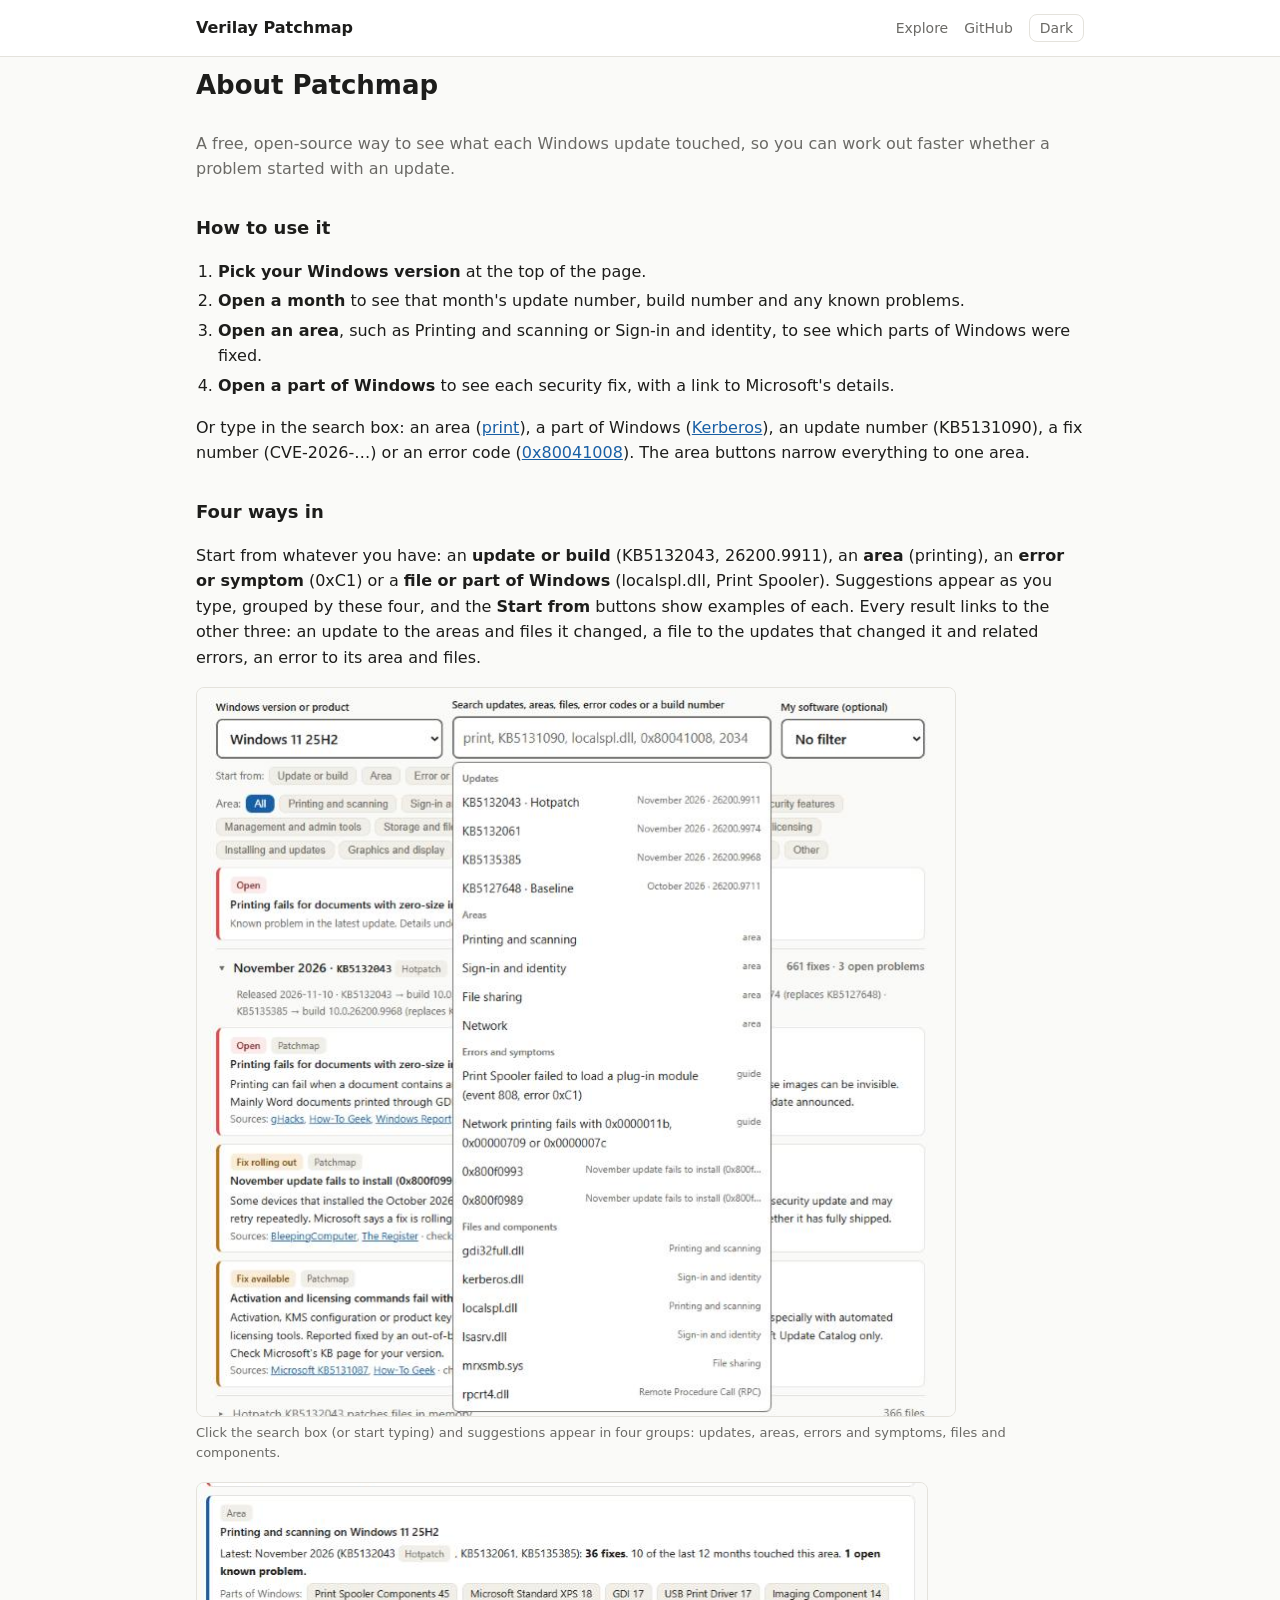
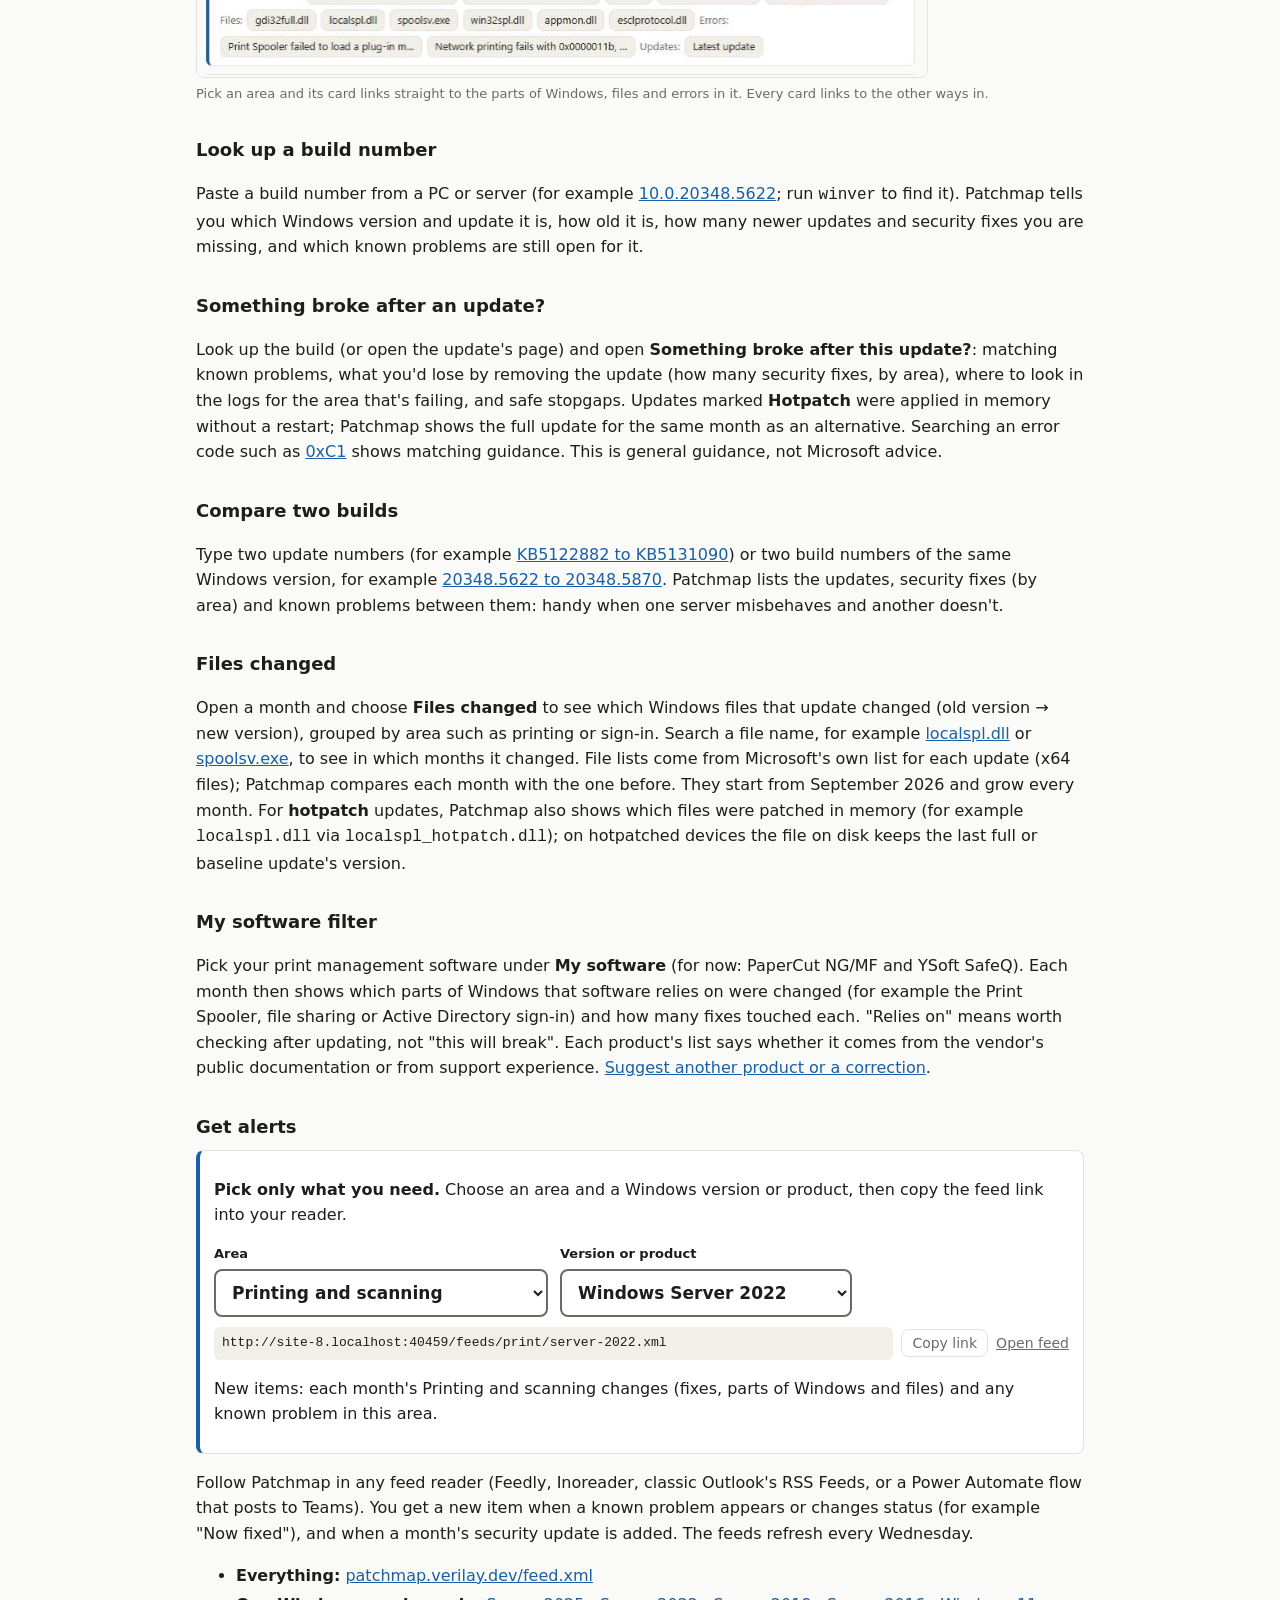
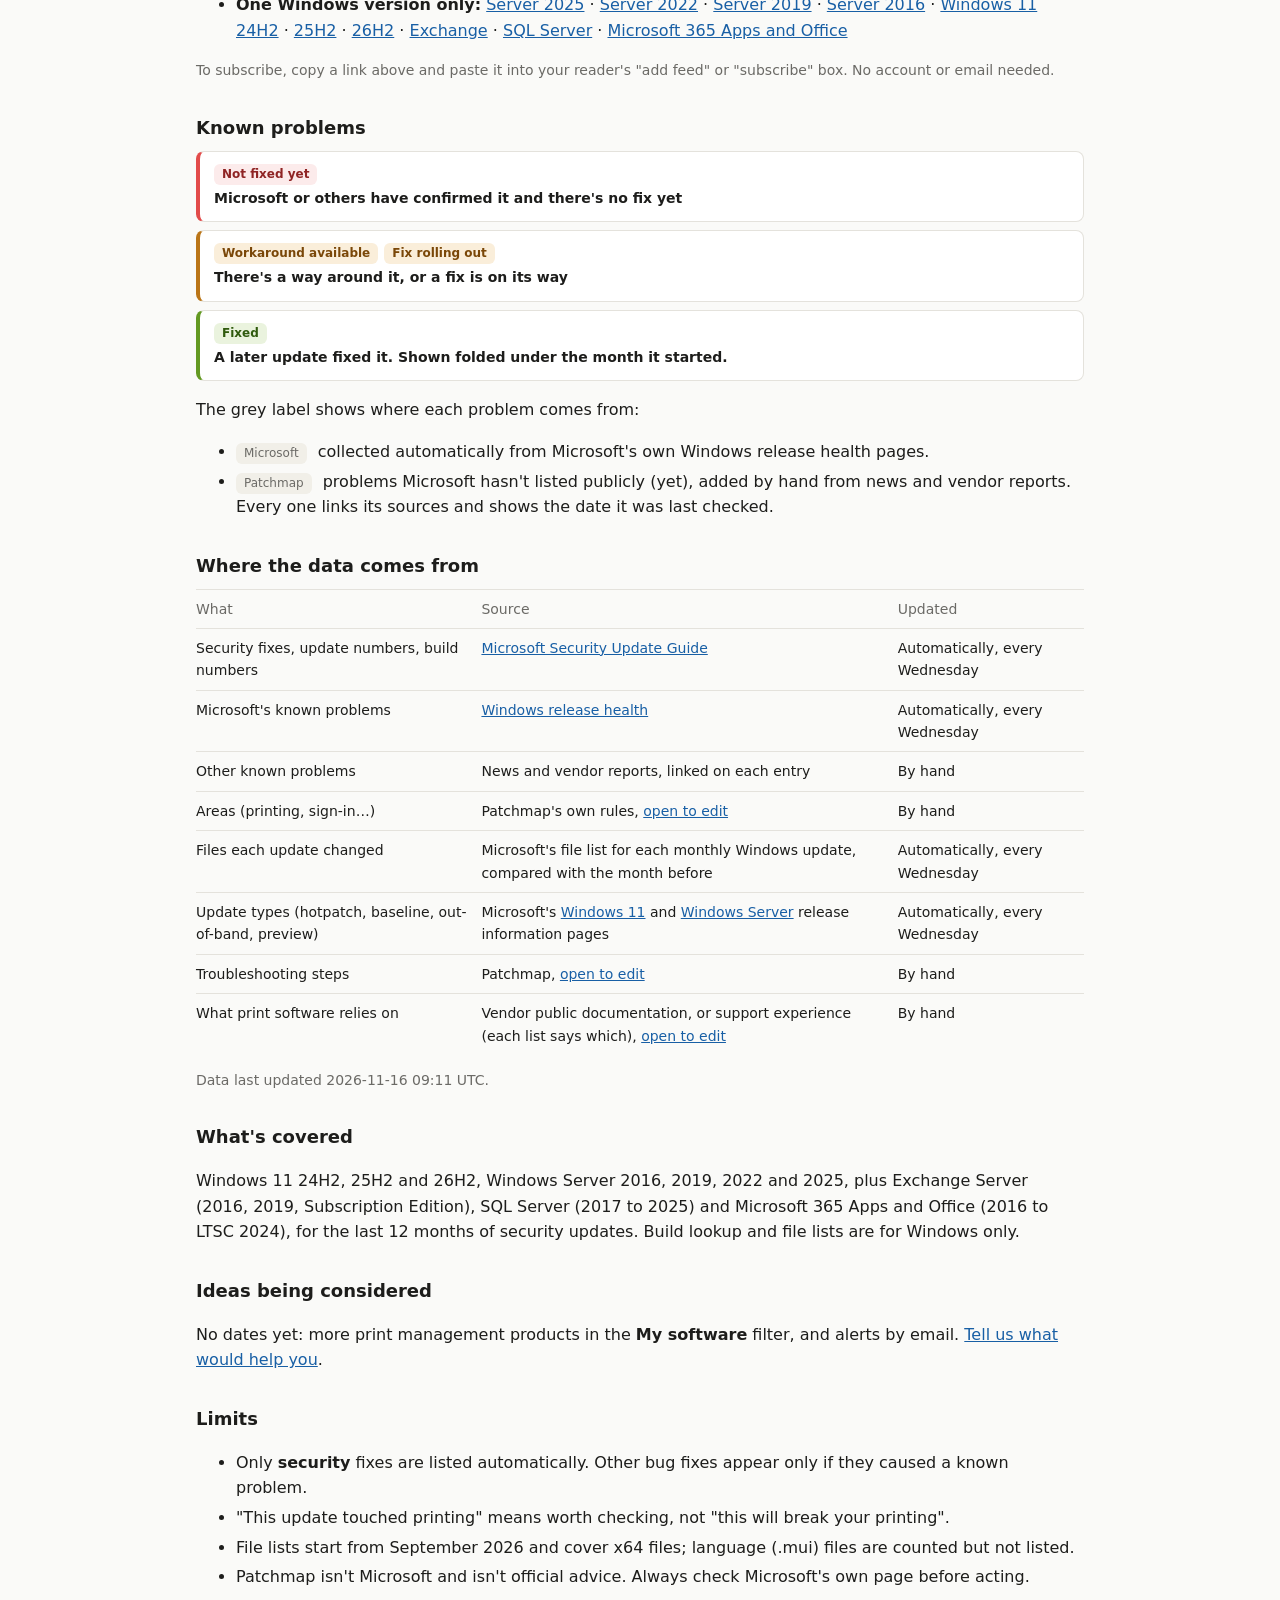
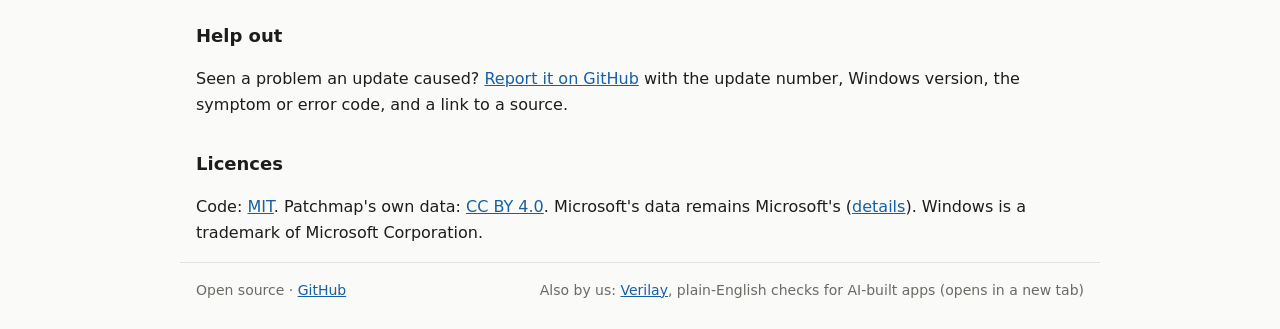
==== about.html @ c8bb640a "Status 'Open' is now 'Not fixed yet'; the latest-update banner opens the month and jumps to the prob" ====
<!doctype html>
<html lang="en">
<head>
<meta charset="utf-8">
<meta name="viewport" content="width=device-width, initial-scale=1">
<title>About · Verilay Patchmap</title>
<meta name="description" content="What Verilay Patchmap is, how to use it, where its data comes from, and its limits.">
<link rel="stylesheet" href="style.css">
<script>try { if (localStorage.getItem("pm-theme") === "dark") document.documentElement.dataset.theme = "dark"; } catch (e) {}</script>
</head>
<body>
<header class="top">
  <div class="wrap bar">
    <a class="brand" href="./">Verilay Patchmap</a>
    <nav><a href="./">Explore</a><a href="https://github.com/ekbm/patchmap">GitHub</a><button class="theme" id="theme" type="button">Dark</button></nav>
  </div>
</header>

<main class="wrap page">
  <h1>About Patchmap</h1>
  <p class="lead">A free, open-source way to see what each Windows update touched, so you can work out faster whether a problem started with an update.</p>

  <h2>How to use it</h2>
  <ol class="steps">
    <li><b>Pick your Windows version</b> at the top of the page.</li>
    <li><b>Open a month</b> to see that month's update number, build number and any known problems.</li>
    <li><b>Open an area</b>, such as Printing and scanning or Sign-in and identity, to see which parts of Windows were fixed.</li>
    <li><b>Open a part of Windows</b> to see each security fix, with a link to Microsoft's details.</li>
  </ol>
  <p>Or type in the search box: an area (<a href="./#v=server-2022&amp;q=print">print</a>), a part of Windows (<a href="./#v=server-2022&amp;q=kerberos">Kerberos</a>), an update number (KB5131090), a fix number (CVE-2026-…) or an error code (<a href="./#v=server-2022&amp;q=0x80041008">0x80041008</a>). The area buttons narrow everything to one area.</p>
  <h2>Four ways in</h2>
  <p>Start from whatever you have: an <b>update or build</b> (KB5132043, 26200.9911), an <b>area</b> (printing), an <b>error or symptom</b> (0xC1) or a <b>file or part of Windows</b> (localspl.dll, Print Spooler). Suggestions appear as you type, grouped by these four, and the <b>Start from</b> buttons show examples of each. Every result links to the other three: an update to the areas and files it changed, a file to the updates that changed it and related errors, an error to its area and files.</p>
  <figure class="shot">
    <img src="images/four-ways-suggestions.png" width="760" height="730" loading="lazy" alt="Patchmap search box with the suggestion list open, grouped into Updates, Areas, Errors and symptoms, and Files and components">
    <figcaption>Click the search box (or start typing) and suggestions appear in four groups: updates, areas, errors and symptoms, files and components.</figcaption>
  </figure>
  <figure class="shot">
    <img src="images/four-ways-area-card.png" width="732" height="194" loading="lazy" alt="Area card for Printing and scanning with links to parts of Windows, files, errors and the latest update">
    <figcaption>Pick an area and its card links straight to the parts of Windows, files and errors in it. Every card links to the other ways in.</figcaption>
  </figure>

  <h2>Look up a build number</h2>
  <p>Paste a build number from a PC or server (for example <a href="./#v=server-2022&amp;q=20348.5622">10.0.20348.5622</a>; run <code>winver</code> to find it). Patchmap tells you which Windows version and update it is, how old it is, how many newer updates and security fixes you are missing, and which known problems are still open for it.</p>
  <h2>Something broke after an update?</h2>
  <p>Look up the build (or open the update's page) and open <b>Something broke after this update?</b>: matching known problems, what you'd lose by removing the update (how many security fixes, by area), where to look in the logs for the area that's failing, and safe stopgaps. Updates marked <b>Hotpatch</b> were applied in memory without a restart; Patchmap shows the full update for the same month as an alternative. Searching an error code such as <a href="./#v=win11-25h2&amp;q=0xc1">0xC1</a> shows matching guidance. This is general guidance, not Microsoft advice.</p>

  <h2>Compare two builds</h2>
  <p>Type two update numbers (for example <a href="./#v=server-2022&amp;q=KB5122882%20to%20KB5131090">KB5122882 to KB5131090</a>) or two build numbers of the same Windows version, for example <a href="./#v=server-2022&amp;q=20348.5622%20to%2020348.5870">20348.5622 to 20348.5870</a>. Patchmap lists the updates, security fixes (by area) and known problems between them: handy when one server misbehaves and another doesn't.</p>

  <h2>Files changed</h2>
  <p>Open a month and choose <b>Files changed</b> to see which Windows files that update changed (old version → new version), grouped by area such as printing or sign-in. Search a file name, for example <a href="./#v=server-2022&amp;q=localspl.dll">localspl.dll</a> or <a href="./#v=server-2022&amp;q=spoolsv.exe">spoolsv.exe</a>, to see in which months it changed. File lists come from Microsoft's own list for each update (x64 files); Patchmap compares each month with the one before. They start from September 2026 and grow every month. For <b>hotpatch</b> updates, Patchmap also shows which files were patched in memory (for example <code>localspl.dll</code> via <code>localspl_hotpatch.dll</code>); on hotpatched devices the file on disk keeps the last full or baseline update's version.</p>

  <h2>My software filter</h2>
  <p>Pick your print management software under <b>My software</b> (for now: PaperCut NG/MF and YSoft SafeQ). Each month then shows which parts of Windows that software relies on were changed (for example the Print Spooler, file sharing or Active Directory sign-in) and how many fixes touched each. "Relies on" means worth checking after updating, not "this will break". Each product's list says whether it comes from the vendor's public documentation or from support experience. <a href="https://github.com/ekbm/patchmap/tree/main/data/software">Suggest another product or a correction</a>.</p>

  <h2 id="alerts">Get alerts</h2>
  <div class="picker">
    <p><b>Pick only what you need.</b> Choose an area and a Windows version or product, then copy the feed link into your reader.</p>
    <div class="controls">
      <div class="field"><label for="pa">Area</label><select id="pa"></select></div>
      <div class="field"><label for="pv">Version or product</label><select id="pv"></select></div>
    </div>
    <div class="feedlink"><code id="pu">Loading…</code>
      <button type="button" class="theme" id="pc">Copy link</button>
      <a id="po" href="#" class="muted">Open feed</a></div>
    <p class="is" id="pn"></p>
  </div>
  <p>Follow Patchmap in any feed reader (Feedly, Inoreader, classic Outlook's RSS Feeds, or a Power Automate flow that posts to Teams). You get a new item when a known problem appears or changes status (for example "Now fixed"), and when a month's security update is added. The feeds refresh every Wednesday.</p>
  <ul>
    <li><b>Everything:</b> <a href="feed.xml">patchmap.verilay.dev/feed.xml</a></li>
    <li><b>One Windows version only:</b>
      <a href="feeds/server-2025.xml">Server 2025</a> ·
      <a href="feeds/server-2022.xml">Server 2022</a> ·
      <a href="feeds/server-2019.xml">Server 2019</a> ·
      <a href="feeds/server-2016.xml">Server 2016</a> ·
      <a href="feeds/win11-24h2.xml">Windows 11 24H2</a> ·
      <a href="feeds/win11-25h2.xml">25H2</a> ·
      <a href="feeds/win11-26h2.xml">26H2</a> ·
      <a href="feeds/exchange.xml">Exchange</a> ·
      <a href="feeds/sql-server.xml">SQL Server</a> ·
      <a href="feeds/m365-apps.xml">Microsoft 365 Apps and Office</a></li>
  </ul>
  <p class="muted">To subscribe, copy a link above and paste it into your reader's "add feed" or "subscribe" box. No account or email needed.</p>

  <h2>Known problems</h2>
  <div class="legend">
    <div class="issue open"><span class="pill open">Not fixed yet</span><span class="it">Microsoft or others have confirmed it and there's no fix yet</span></div>
    <div class="issue mitigated"><span class="pill mitigated">Workaround available</span><span class="pill fix-rolling-out">Fix rolling out</span><span class="it">There's a way around it, or a fix is on its way</span></div>
    <div class="issue fixed"><span class="pill fixed">Fixed</span><span class="it">A later update fixed it. Shown folded under the month it started.</span></div>
  </div>
  <p>The grey label shows where each problem comes from:</p>
  <ul>
    <li><span class="pill src">Microsoft</span> collected automatically from Microsoft's own Windows release health pages.</li>
    <li><span class="pill src">Patchmap</span> problems Microsoft hasn't listed publicly (yet), added by hand from news and vendor reports. Every one links its sources and shows the date it was last checked.</li>
  </ul>

  <h2>Where the data comes from</h2>
  <table class="src-table">
    <tr><th>What</th><th>Source</th><th>Updated</th></tr>
    <tr><td>Security fixes, update numbers, build numbers</td><td><a href="https://msrc.microsoft.com/update-guide">Microsoft Security Update Guide</a></td><td>Automatically, every Wednesday</td></tr>
    <tr><td>Microsoft's known problems</td><td><a href="https://learn.microsoft.com/windows/release-health/">Windows release health</a></td><td>Automatically, every Wednesday</td></tr>
    <tr><td>Other known problems</td><td>News and vendor reports, linked on each entry</td><td>By hand</td></tr>
    <tr><td>Areas (printing, sign-in…)</td><td>Patchmap's own rules, <a href="https://github.com/ekbm/patchmap/blob/main/data/area_tags.json">open to edit</a></td><td>By hand</td></tr>
    <tr><td>Files each update changed</td><td>Microsoft's file list for each monthly Windows update, compared with the month before</td><td>Automatically, every Wednesday</td></tr>
    <tr><td>Update types (hotpatch, baseline, out-of-band, preview)</td><td>Microsoft's <a href="https://learn.microsoft.com/windows/release-health/windows11-release-information">Windows 11</a> and <a href="https://learn.microsoft.com/windows/release-health/windows-server-release-info">Windows Server</a> release information pages</td><td>Automatically, every Wednesday</td></tr>
    <tr><td>Troubleshooting steps</td><td>Patchmap, <a href="https://github.com/ekbm/patchmap/blob/main/data/troubleshooting.json">open to edit</a></td><td>By hand</td></tr>
    <tr><td>What print software relies on</td><td>Vendor public documentation, or support experience (each list says which), <a href="https://github.com/ekbm/patchmap/tree/main/data/software">open to edit</a></td><td>By hand</td></tr>
  </table>
  <p class="muted" id="gen"></p>

  <h2>What's covered</h2>
  <p>Windows 11 24H2, 25H2 and 26H2, Windows Server 2016, 2019, 2022 and 2025, plus Exchange Server (2016, 2019, Subscription Edition), SQL Server (2017 to 2025) and Microsoft 365 Apps and Office (2016 to LTSC 2024), for the last 12 months of security updates. Build lookup and file lists are for Windows only.</p>

  <h2>Ideas being considered</h2>
  <p>No dates yet: more print management products in the <b>My software</b> filter, and alerts by email. <a href="https://github.com/ekbm/patchmap/issues/new">Tell us what would help you</a>.</p>

  <h2>Limits</h2>
  <ul>
    <li>Only <b>security</b> fixes are listed automatically. Other bug fixes appear only if they caused a known problem.</li>
    <li>"This update touched printing" means worth checking, not "this will break your printing".</li>
    <li>File lists start from September 2026 and cover x64 files; language (.mui) files are counted but not listed.</li>
    <li>Patchmap isn't Microsoft and isn't official advice. Always check Microsoft's own page before acting.</li>
  </ul>

  <h2>Help out</h2>
  <p>Seen a problem an update caused? <a href="https://github.com/ekbm/patchmap/issues/new">Report it on GitHub</a> with the update number, Windows version, the symptom or error code, and a link to a source.</p>

  <h2>Licences</h2>
  <p>Code: <a href="https://github.com/ekbm/patchmap/blob/main/LICENSE">MIT</a>. Patchmap's own data: <a href="https://creativecommons.org/licenses/by/4.0/">CC BY 4.0</a>. Microsoft's data remains Microsoft's (<a href="https://github.com/ekbm/patchmap/blob/main/LICENSE-DATA.md">details</a>). Windows is a trademark of Microsoft Corporation.</p>
</main>

<footer class="wrap foot">
  <span>Open source · <a href="https://github.com/ekbm/patchmap">GitHub</a></span>
  <span>Also by us: <a href="https://verilay.dev" target="_blank" rel="noopener">Verilay</a>, plain-English checks for AI-built apps (opens in a new tab)</span>
</footer>
<script>
(function () {
  const btn = document.getElementById("theme"), root = document.documentElement;
  const show = () => { btn.textContent = root.dataset.theme === "dark" ? "Light" : "Dark"; };
  btn.onclick = () => {
    const dark = root.dataset.theme !== "dark";
    if (dark) root.dataset.theme = "dark"; else delete root.dataset.theme;
    try { localStorage.setItem("pm-theme", dark ? "dark" : "light"); } catch (e) {}
    show();
  };
  show();
})();
// Feed picker: area + version -> feeds/<area>/<version>.xml (only combinations that exist)
Promise.all([fetch("data/feeds_index.json").then((r) => r.json()), fetch("data/index.json").then((r) => r.json())]).then(([fi, idx]) => {
  const pa = document.getElementById("pa"), pv = document.getElementById("pv"), pu = document.getElementById("pu");
  const po = document.getElementById("po"), pc = document.getElementById("pc"), pn = document.getElementById("pn");
  const esc = (s) => String(s).replace(/[&<>"]/g, (c) => ({ "&": "&amp;", "<": "&lt;", ">": "&gt;", '"': "&quot;" }[c]));
  const areas = Object.keys(fi.areas).sort((a, b) => (b === "print") - (a === "print"));
  pa.innerHTML = areas.map((a) => `<option value="${esc(a)}">${esc(fi.areas[a])}</option>`).join("");
  const fillVers = () => {
    const keep = pv.value;
    const vers = fi.available[pa.value] || [];
    pv.innerHTML = vers.map((v) => `<option value="${esc(v)}">${v === "all" ? "All versions and products" : esc(idx.labels[v] || v)}</option>`).join("");
    if (vers.includes(keep)) pv.value = keep;
    else if (vers.includes("server-2022")) pv.value = "server-2022";
    show();
  };
  const show = () => {
    const url = `${location.origin}/feeds/${pa.value}/${pv.value}.xml`;
    pu.textContent = url; po.href = url;
    pn.textContent = `New items: each month's ${fi.areas[pa.value]} changes (fixes, parts of Windows and files) and any known problem in this area${pv.value === "all" ? ", for every version." : "."}`;
  };
  pa.onchange = fillVers; pv.onchange = show;
  pc.onclick = () => { navigator.clipboard.writeText(pu.textContent).then(() => { pc.textContent = "Copied"; setTimeout(() => (pc.textContent = "Copy link"), 1500); }).catch(() => {}); };
  fillVers();
}).catch(() => { document.getElementById("pu").textContent = "Couldn't load the feed list."; });
fetch("data/index.json").then((r) => r.json()).then((d) => { document.getElementById("gen").textContent = "Data last updated " + d.generated + "."; }).catch(() => {});
</script>
</body>
</html>
---- style.css ----
:root {
  --bg: #fafaf8; --card: #ffffff; --text: #1d1d1b; --muted: #6b6a66; --line: #e4e2dc;
  --accent: #185fa5; --danger-bg: #fcebeb; --danger: #8f2424; --warn-bg: #faeeda; --warn: #7a4708;
  --ok-bg: #eaf3de; --ok: #2f5a0d; --chip: #f1efe8; --mono: ui-monospace, Consolas, monospace;
  --stripe-red: #e24b4a; --stripe-amber: #ba7517; --stripe-green: #639922;
  --field: #6b6a66; --focus: rgba(24, 95, 165, 0.25);
}
/* Light is the default for everyone. Dark only when the visitor picks it with the switch. */
:root[data-theme="dark"] {
  --bg: #161615; --card: #1f1f1d; --text: #ecebe6; --muted: #a3a29c; --line: #34332f;
  --accent: #85b7eb; --danger-bg: #3a1818; --danger: #f7c1c1; --warn-bg: #3a2a10; --warn: #fac775;
  --ok-bg: #1f2f12; --ok: #c0dd97; --chip: #2a2a27;
  --field: #8f8e88; --focus: rgba(133, 183, 235, 0.3);
}
.theme { margin-left: 16px; font: inherit; font-size: 14px; color: var(--muted); background: none; border: 1px solid var(--line); border-radius: 8px; padding: 2px 10px; cursor: pointer; }
* { box-sizing: border-box; }
html { -webkit-text-size-adjust: 100%; text-size-adjust: 100%; }
.brand { white-space: nowrap; }
nav { display: flex; align-items: center; }
@media (max-width: 440px) {
  nav a { margin-left: 12px; font-size: 13px; }
  .theme { margin-left: 12px; font-size: 13px; padding: 2px 8px; }
  .brand { font-size: 15px; }
}
body { margin: 0; background: var(--bg); color: var(--text); font: 16px/1.6 system-ui, -apple-system, "Segoe UI", sans-serif; }
a { color: var(--accent); }
.wrap { max-width: 920px; margin: 0 auto; padding: 0 16px; }
.top { border-bottom: 1px solid var(--line); background: var(--card); }
.bar { display: flex; justify-content: space-between; align-items: center; height: 56px; }
.brand { font-weight: 600; color: var(--text); text-decoration: none; }
nav a { margin-left: 16px; font-size: 14px; color: var(--muted); text-decoration: none; }
.lead { color: var(--muted); margin: 24px 0 16px; }
.controls { display: flex; gap: 12px; flex-wrap: wrap; align-items: flex-end; }
.field { display: flex; flex-direction: column; gap: 4px; }
.field.grow { flex: 1 1 260px; min-width: 0; }
.field label { font-size: 13px; font-weight: 600; color: var(--text); }
select, input { font: inherit; font-size: 17px; padding: 11px 12px; border: 2px solid var(--field); border-radius: 8px; background: var(--card); color: var(--text); width: 100%; }
select { font-weight: 600; cursor: pointer; }
input::placeholder { color: var(--muted); }
select:hover, input:hover { border-color: var(--text); }
select:focus, input:focus { outline: none; border-color: var(--accent); box-shadow: 0 0 0 3px var(--focus); }
.chips { margin: 12px 0 8px; display: flex; flex-wrap: wrap; gap: 6px; }
.chip { font-size: 13px; padding: 3px 10px; border-radius: 8px; background: var(--chip); border: 1px solid var(--line); color: var(--muted); cursor: pointer; }
.chip.on { background: var(--accent); color: var(--card); border-color: var(--accent); }
.issue { background: var(--card); border: 1px solid var(--line); border-left: 4px solid var(--muted); border-radius: 8px; padding: 10px 14px; margin: 10px 0; font-size: 14px; color: var(--text); }
.issue.open { border-left-color: var(--stripe-red); }
.issue.mitigated, .issue.fix-rolling-out, .issue.fix-available { border-left-color: var(--stripe-amber); }
.issue.fixed { border-left-color: var(--stripe-green); }
.issue.build { border-left-color: var(--accent); }
.issue.build > div { margin-top: 4px; }
.sw-box { border: 1px solid var(--line); border-left: 4px solid var(--accent); border-radius: 8px; padding: 8px 14px; margin: 10px 0; background: var(--card); }
.sw-h { font-weight: 600; font-size: 14px; margin-bottom: 2px; }
.sw-box details { border-top: 1px solid var(--line); }
.sw-box details:first-of-type { border-top: 0; }
.sw-box summary { padding: 6px 0; font-size: 14px; }
.sw-box .is { margin: 2px 0 6px 20px; }
.sw-card { border: 0; margin: 8px 0 0; }
.sw-card > summary { font-size: 14px; color: var(--accent); padding: 4px 0; }
.sw-list { margin: 6px 0; padding-left: 20px; font-size: 14px; }
.sw-list li { margin: 4px 0; }
.files { margin: 6px 0; }
.files > summary { font-size: 15px; }
.files-body { margin-left: 18px; }
.files-body .fix { margin-left: 18px; }
.picker { border: 1px solid var(--line); border-left: 4px solid var(--accent); border-radius: 8px; padding: 10px 14px; background: var(--card); margin: 8px 0 14px; }
.feedlink { display: flex; flex-wrap: wrap; gap: 8px; align-items: center; margin: 10px 0 2px; }
.feedlink code { font-family: var(--mono); font-size: 13px; background: var(--chip); padding: 6px 8px; border-radius: 6px; overflow-wrap: anywhere; flex: 1 1 260px; }
.feedlink .theme { margin-left: 0; }
.tshoot { margin-top: 8px; border-top: 1px solid var(--line); }
.tshoot > summary { font-weight: 600; color: var(--accent); }
.tshoot details { margin-left: 8px; }
.fh-month { margin-top: 6px; }
.fh-month > div { margin-left: 8px; }
.files.hp > summary { color: var(--muted); }
.search-wrap { position: relative; }
.sugg { position: absolute; left: 0; right: 0; top: calc(100% + 4px); z-index: 20; background: var(--card); border: 1px solid var(--field); border-radius: 8px; max-height: 60vh; overflow-y: auto; padding: 4px 0; }
.sugg .sg-h { font-size: 12px; font-weight: 600; color: var(--muted); padding: 6px 12px 2px; }
.sugg .sg-i { display: flex; justify-content: space-between; gap: 10px; padding: 6px 12px; cursor: pointer; font-size: 15px; }
.sugg .sg-i small { color: var(--muted); font-size: 12px; white-space: nowrap; }
.sugg .sg-i.active, .sugg .sg-i:hover { background: var(--chip); }
.startfrom { margin: 10px 0 0; font-size: 13px; color: var(--muted); display: flex; flex-wrap: wrap; gap: 6px; align-items: center; }
.startfrom .chip.on { background: var(--accent); color: var(--card); border-color: var(--accent); }
.jumps { margin-top: 8px; font-size: 14px; display: flex; flex-wrap: wrap; gap: 6px; align-items: center; }
.jumps .jl { font-size: 13px; padding: 2px 9px; border-radius: 8px; background: var(--chip); border: 1px solid var(--line); color: var(--text); text-decoration: none; }
.jumps .jh { color: var(--muted); font-size: 13px; }
.shot { margin: 14px 0 18px; }
.shot img { max-width: 100%; height: auto; border: 1px solid var(--line); border-radius: 8px; display: block; }
.shot figcaption { font-size: 13px; color: var(--muted); margin-top: 6px; }
a.issue.banner { display: block; text-decoration: none; cursor: pointer; }
a.issue.banner:hover { border-color: var(--stripe-red); }
.issue.flash { box-shadow: 0 0 0 3px var(--focus); transition: box-shadow .3s; }
.ok-line { color: var(--ok); font-weight: 600; }
.issue .it { font-weight: 600; display: block; margin: 2px 0; }
.issue .is { color: var(--muted); font-size: 13px; }
.pill { display: inline-block; font-size: 12px; font-weight: 600; padding: 1px 8px; border-radius: 6px; margin-right: 6px; }
.pill.open { background: var(--danger-bg); color: var(--danger); }
.pill.mitigated, .pill.fix-rolling-out, .pill.fix-available { background: var(--warn-bg); color: var(--warn); }
.pill.fixed { background: var(--ok-bg); color: var(--ok); }
.pill.src { background: var(--chip); color: var(--muted); font-weight: 400; }
.fixed-list { margin: 6px 0 10px; }
.fixed-list summary { font-size: 14px; color: var(--muted); }
.fixed-list .issue { margin-left: 18px; }
details { border-top: 1px solid var(--line); }
details details { margin-left: 18px; }
summary { cursor: pointer; padding: 10px 0; display: flex; justify-content: space-between; gap: 12px; list-style: none; }
summary::-webkit-details-marker { display: none; }
summary > .l::before { content: "▸"; color: var(--muted); margin-right: 8px; }
details[open] > summary > .l::before { content: "▾"; }
summary .l { flex: 1; min-width: 0; }
summary .r { color: var(--muted); font-size: 14px; white-space: nowrap; }
.month > summary { font-weight: 600; }
.kb { font-family: var(--mono); font-size: 14px; }
.fix { margin-left: 36px; padding: 6px 0; border-top: 1px dashed var(--line); font-size: 14px; display: flex; gap: 10px; flex-wrap: wrap; }
.fix .cve { font-family: var(--mono); font-size: 13px; }
.sev { font-size: 12px; padding: 1px 8px; border-radius: 6px; background: var(--chip); }
.sev.Critical { background: var(--danger-bg); color: var(--danger); }
.sev.Important { background: var(--warn-bg); color: var(--warn); }
.muted { color: var(--muted); font-size: 14px; }
.meta { color: var(--muted); font-size: 13px; margin: 0 0 6px 26px; }
.note { margin: 32px 0 16px; }
.about h2 { font-size: 18px; }
.foot { display: flex; justify-content: space-between; flex-wrap: wrap; gap: 8px; padding-top: 16px; padding-bottom: 32px; border-top: 1px solid var(--line); font-size: 14px; color: var(--muted); }
.sr { position: absolute; width: 1px; height: 1px; overflow: hidden; clip: rect(0 0 0 0); }
.page h1 { font-size: 26px; margin: 8px 0 4px; }
.crumbs { margin: 20px 0 0; }
.tablewrap { overflow-x: auto; }
.browse { margin: 24px 0 0; font-size: 14px; color: var(--muted); }
.browse a { margin-right: 10px; white-space: nowrap; }
.page h2 { font-size: 18px; margin: 32px 0 8px; }
.page li { margin: 4px 0; }
.steps { padding-left: 22px; }
.legend .issue { margin: 8px 0; }
.src-table { width: 100%; border-collapse: collapse; font-size: 14px; }
.src-table th, .src-table td { text-align: left; padding: 8px 10px 8px 0; border-top: 1px solid var(--line); vertical-align: top; }
.src-table th { color: var(--muted); font-weight: 500; }
.res-h { font-size: 15px; margin: 16px 0 4px; }
@media (max-width: 560px) { summary { flex-wrap: wrap; } summary .l { flex-basis: calc(100% - 32px); overflow-wrap: anywhere; } summary .r { white-space: normal; width: 100%; padding-left: 18px; } .fix { margin-left: 12px; } details details { margin-left: 10px; } }
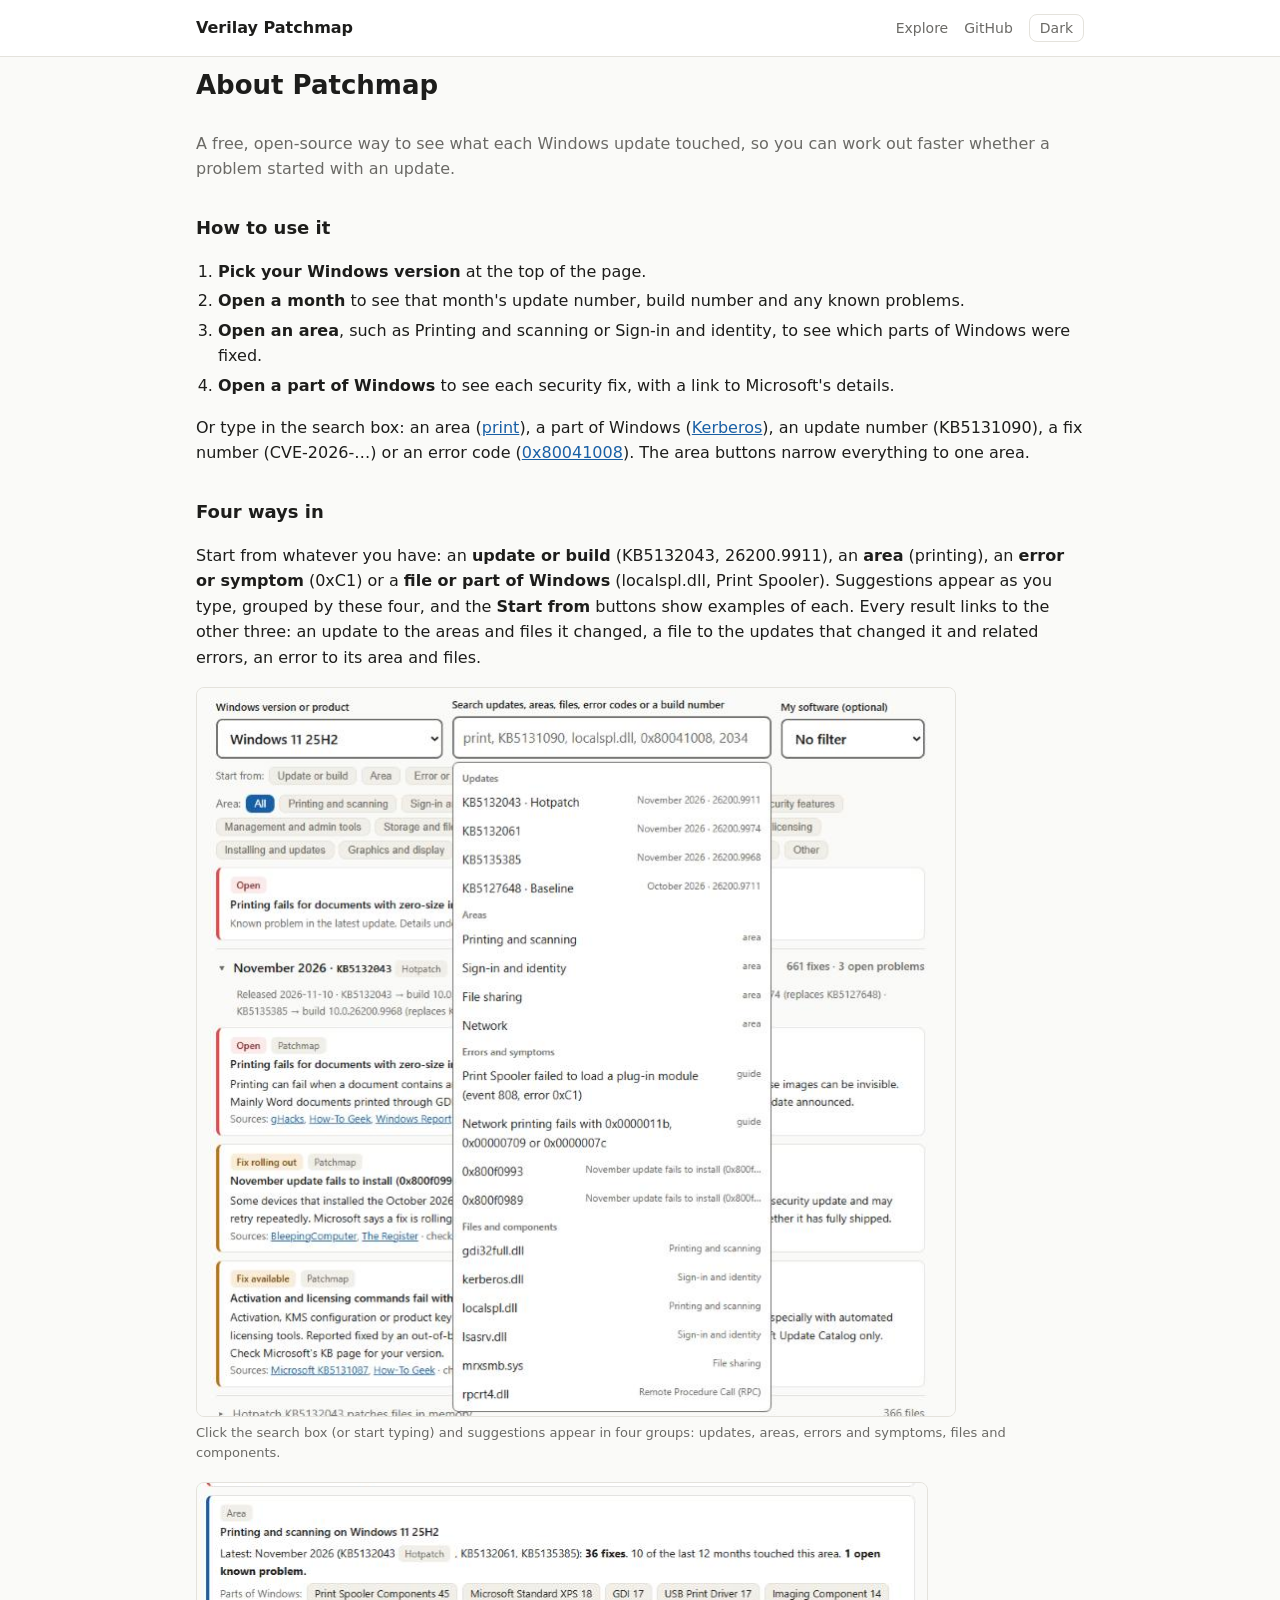
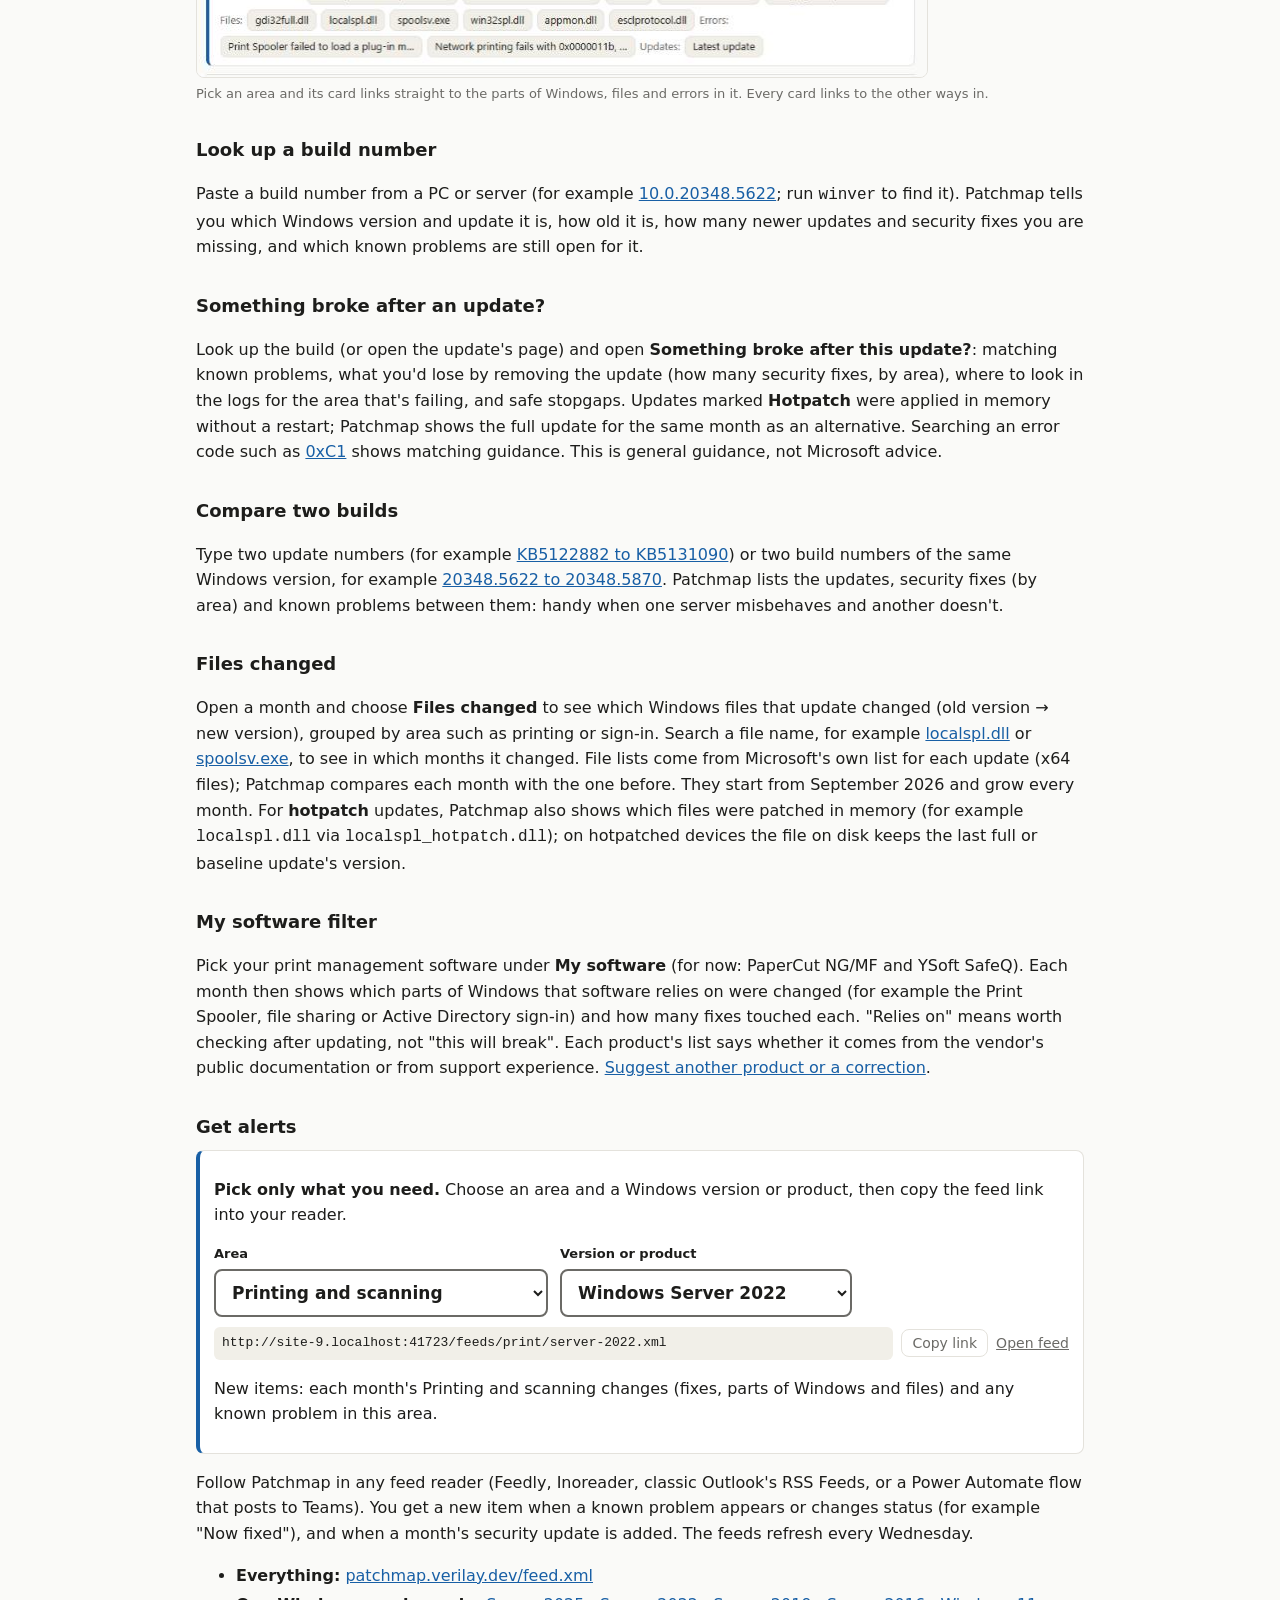
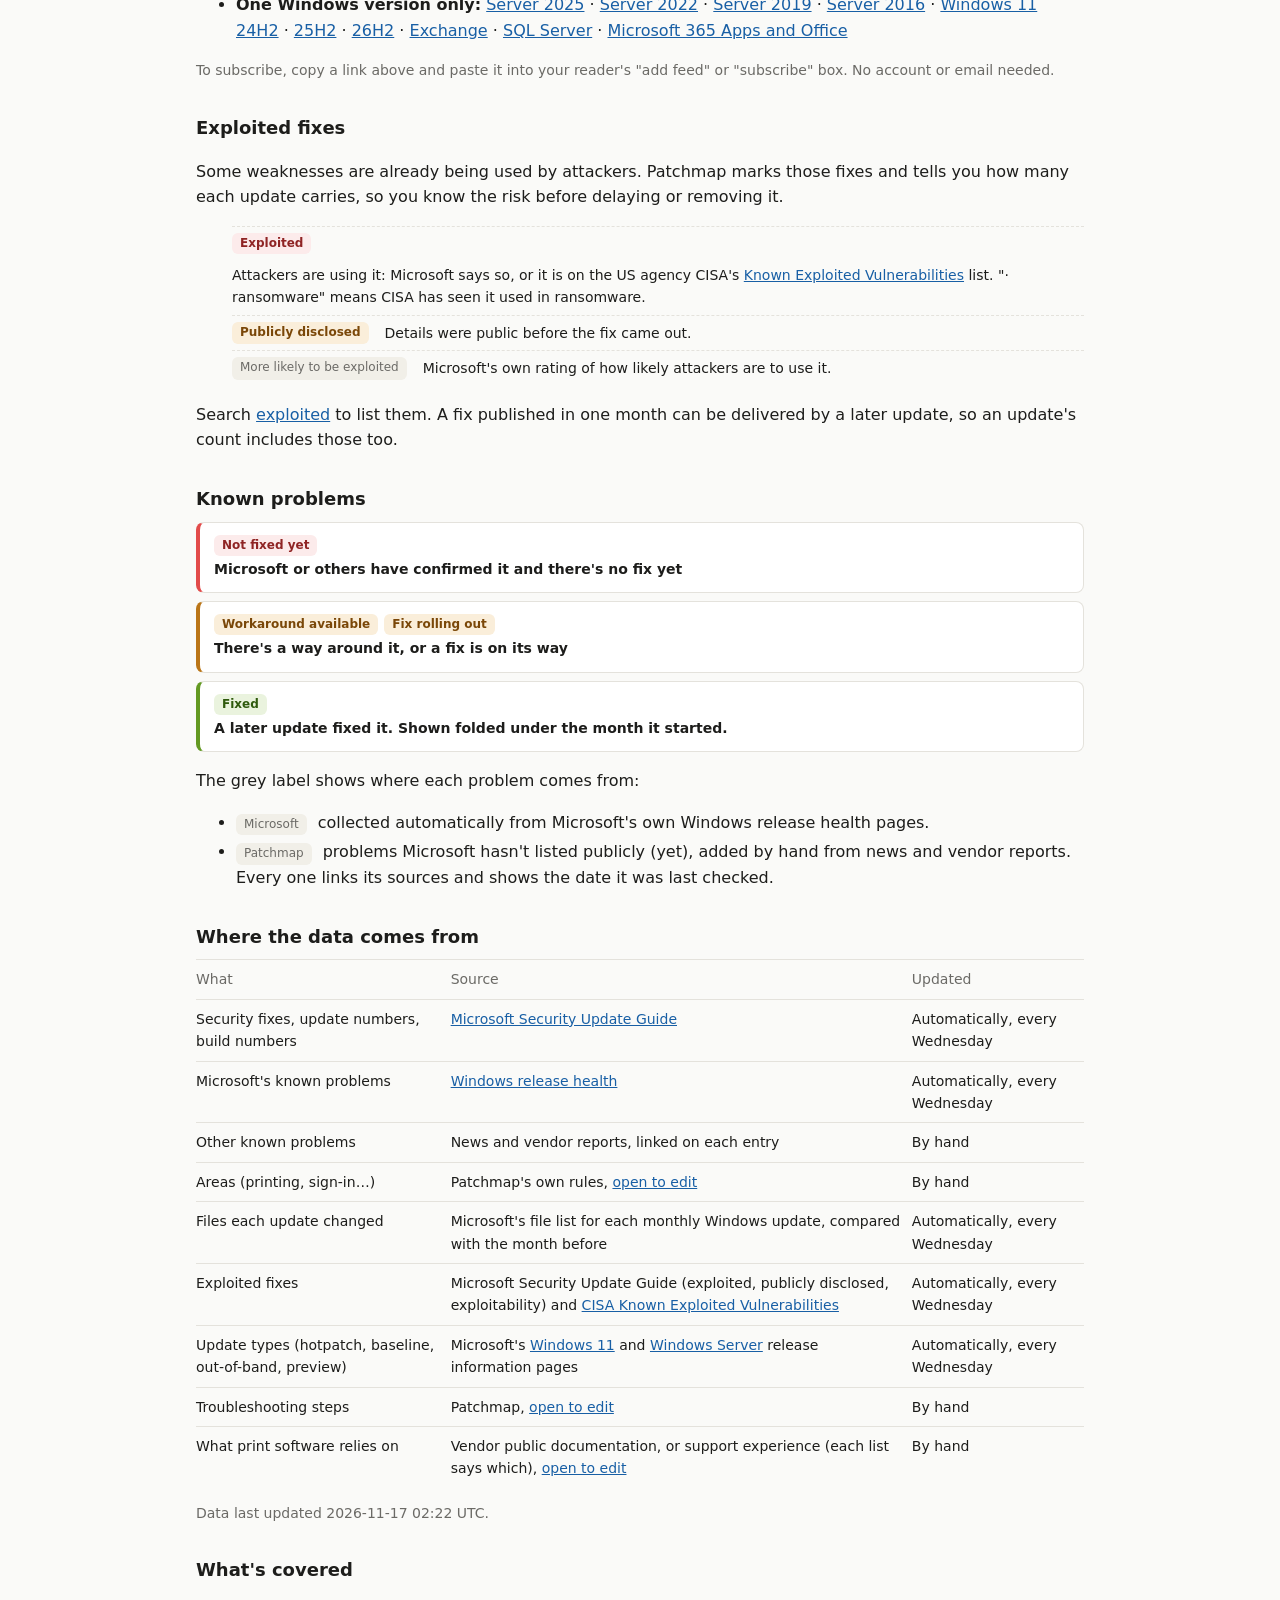
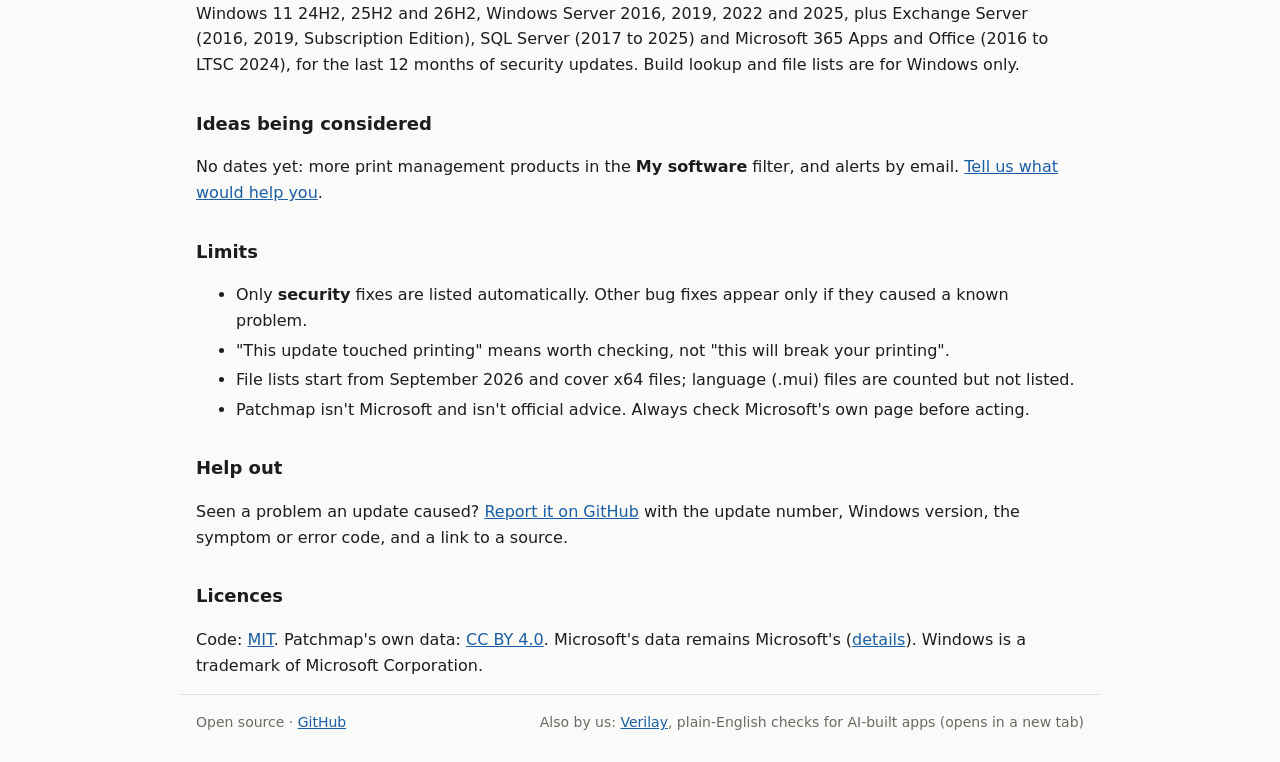
==== commit 7c4d4616: "Exploited flags: Microsoft exploited/disclosed/likely + CISA KEV (incl. ransomware) on fixes, months" ====
--- a/about.html
+++ b/about.html
@@ -82,6 +82,15 @@
   </ul>
   <p class="muted">To subscribe, copy a link above and paste it into your reader's "add feed" or "subscribe" box. No account or email needed.</p>
 
+  <h2>Exploited fixes</h2>
+  <p>Some weaknesses are already being used by attackers. Patchmap marks those fixes and tells you how many each update carries, so you know the risk before delaying or removing it.</p>
+  <div class="legend">
+    <div class="fix"><span class="pill xp">Exploited</span><span>Attackers are using it: Microsoft says so, or it is on the US agency CISA's <a href="https://www.cisa.gov/known-exploited-vulnerabilities-catalog">Known Exploited Vulnerabilities</a> list. "· ransomware" means CISA has seen it used in ransomware.</span></div>
+    <div class="fix"><span class="pill dis">Publicly disclosed</span><span>Details were public before the fix came out.</span></div>
+    <div class="fix"><span class="pill src">More likely to be exploited</span><span>Microsoft's own rating of how likely attackers are to use it.</span></div>
+  </div>
+  <p>Search <a href="./#v=win11-25h2&amp;q=exploited">exploited</a> to list them. A fix published in one month can be delivered by a later update, so an update's count includes those too.</p>
+
   <h2>Known problems</h2>
   <div class="legend">
     <div class="issue open"><span class="pill open">Not fixed yet</span><span class="it">Microsoft or others have confirmed it and there's no fix yet</span></div>
@@ -102,6 +111,7 @@
     <tr><td>Other known problems</td><td>News and vendor reports, linked on each entry</td><td>By hand</td></tr>
     <tr><td>Areas (printing, sign-in…)</td><td>Patchmap's own rules, <a href="https://github.com/ekbm/patchmap/blob/main/data/area_tags.json">open to edit</a></td><td>By hand</td></tr>
     <tr><td>Files each update changed</td><td>Microsoft's file list for each monthly Windows update, compared with the month before</td><td>Automatically, every Wednesday</td></tr>
+    <tr><td>Exploited fixes</td><td>Microsoft Security Update Guide (exploited, publicly disclosed, exploitability) and <a href="https://www.cisa.gov/known-exploited-vulnerabilities-catalog">CISA Known Exploited Vulnerabilities</a></td><td>Automatically, every Wednesday</td></tr>
     <tr><td>Update types (hotpatch, baseline, out-of-band, preview)</td><td>Microsoft's <a href="https://learn.microsoft.com/windows/release-health/windows11-release-information">Windows 11</a> and <a href="https://learn.microsoft.com/windows/release-health/windows-server-release-info">Windows Server</a> release information pages</td><td>Automatically, every Wednesday</td></tr>
     <tr><td>Troubleshooting steps</td><td>Patchmap, <a href="https://github.com/ekbm/patchmap/blob/main/data/troubleshooting.json">open to edit</a></td><td>By hand</td></tr>
     <tr><td>What print software relies on</td><td>Vendor public documentation, or support experience (each list says which), <a href="https://github.com/ekbm/patchmap/tree/main/data/software">open to edit</a></td><td>By hand</td></tr>
--- a/style.css
+++ b/style.css
@@ -89,6 +89,10 @@
 a.issue.banner { display: block; text-decoration: none; cursor: pointer; }
 a.issue.banner:hover { border-color: var(--stripe-red); }
 .issue.flash { box-shadow: 0 0 0 3px var(--focus); transition: box-shadow .3s; }
+.pill.xp { background: var(--danger-bg); color: var(--danger); }
+.pill.dis { background: var(--warn-bg); color: var(--warn); }
+.xp-txt { color: var(--danger); font-weight: 600; }
+.xp-line { margin-top: 6px; padding: 6px 10px; border-radius: 6px; background: var(--danger-bg); color: var(--danger); }
 .ok-line { color: var(--ok); font-weight: 600; }
 .issue .it { font-weight: 600; display: block; margin: 2px 0; }
 .issue .is { color: var(--muted); font-size: 13px; }
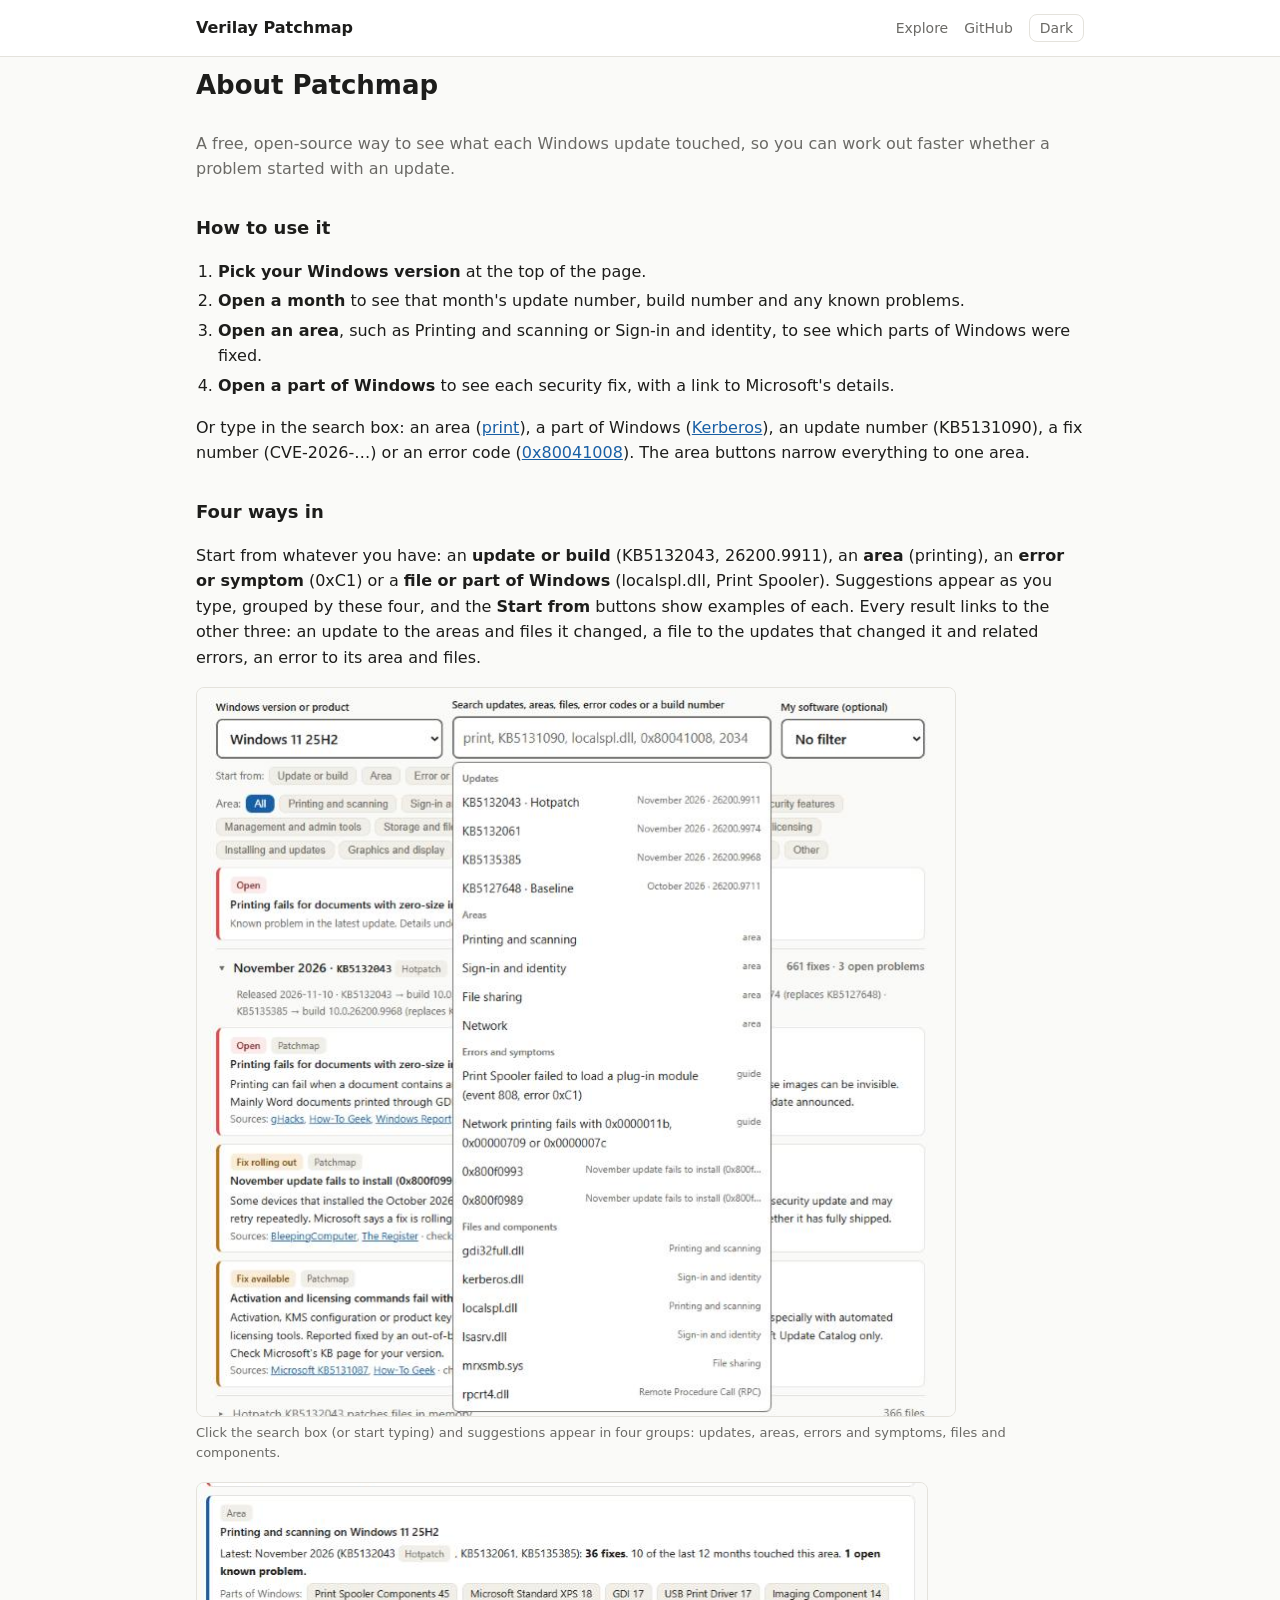
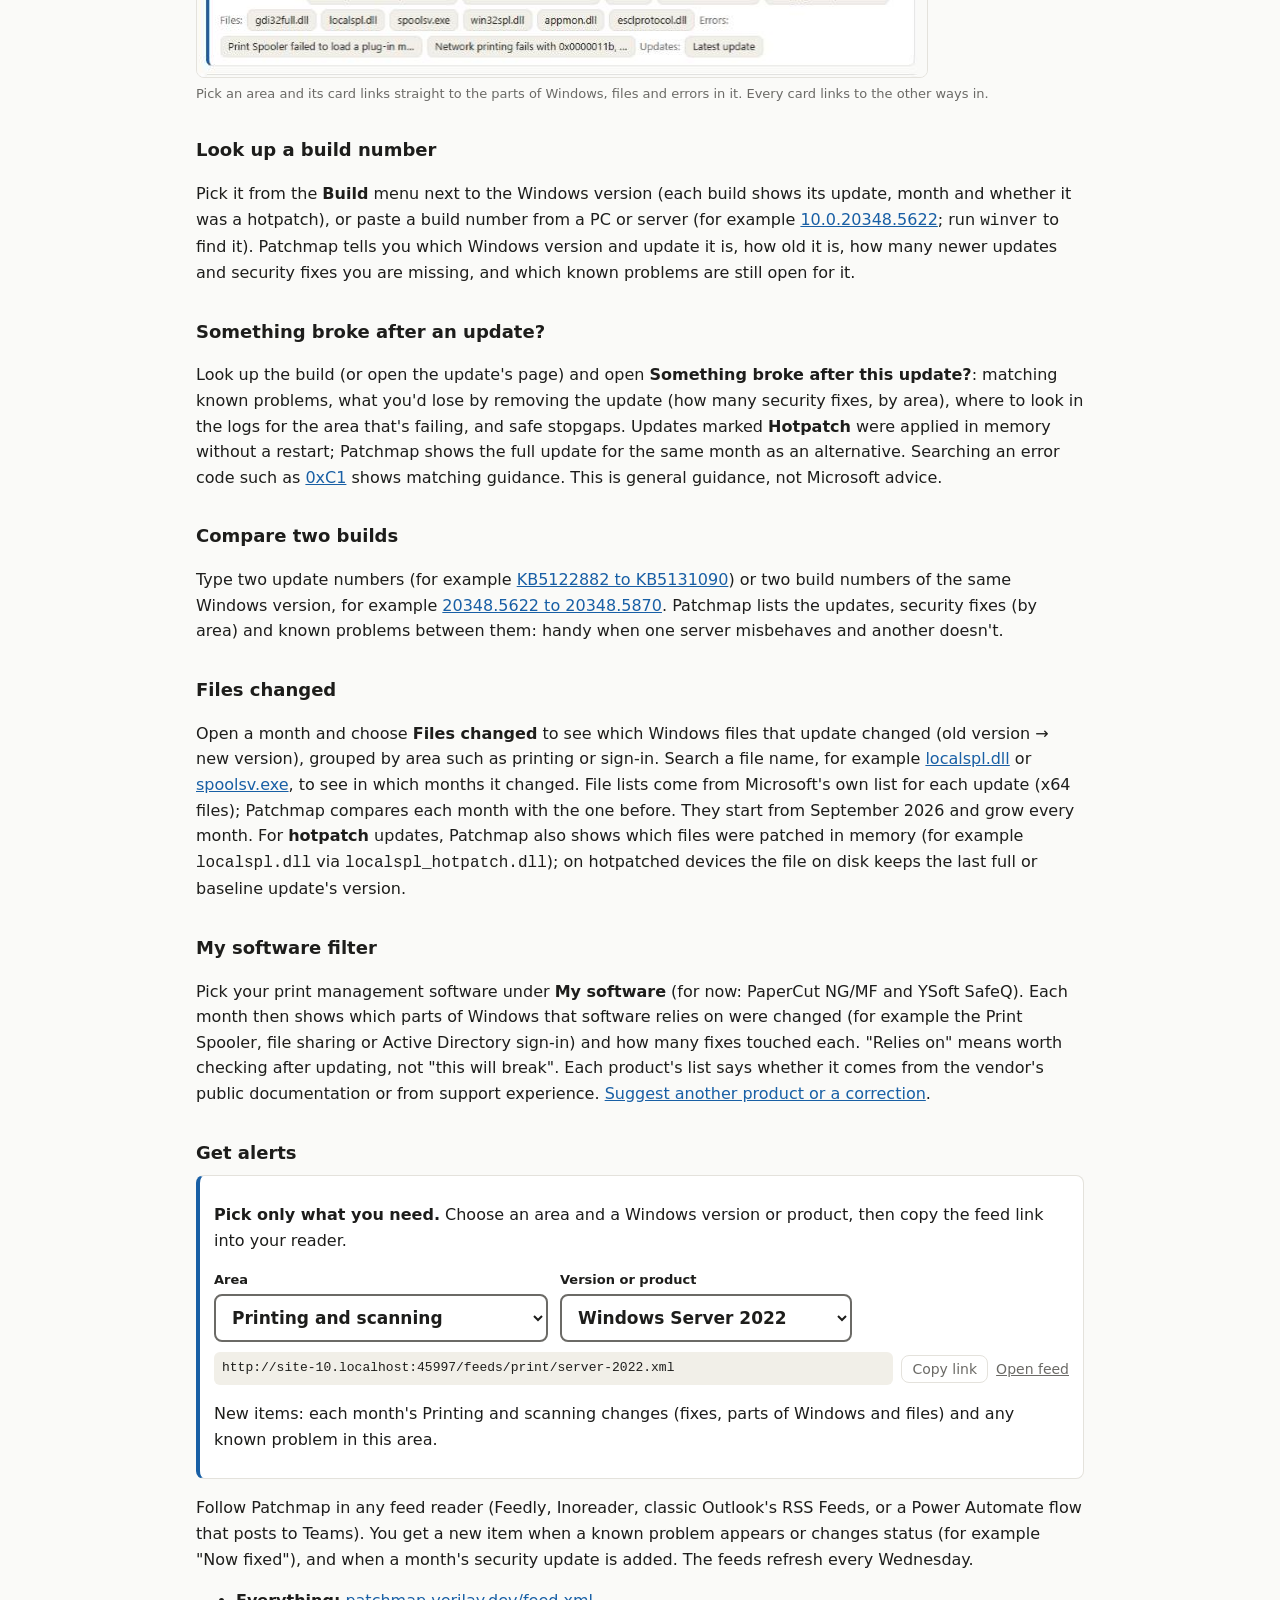
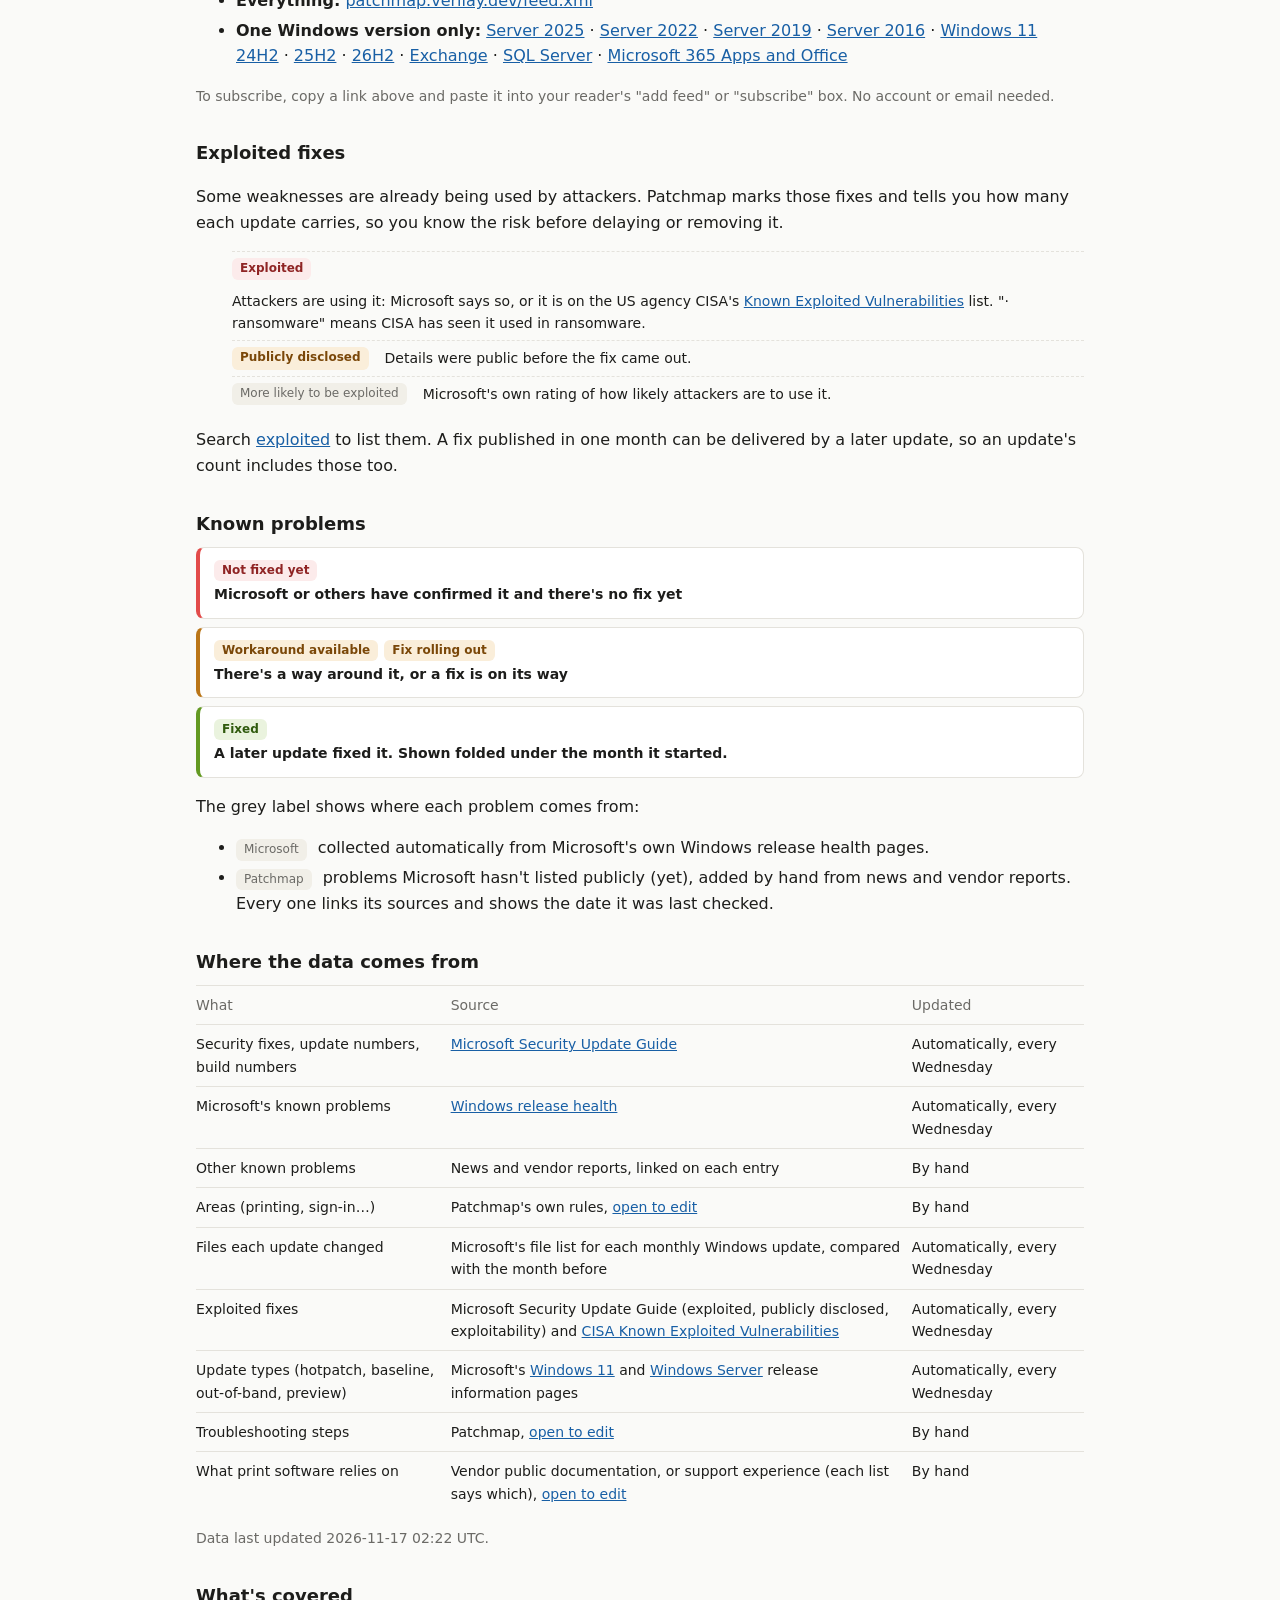
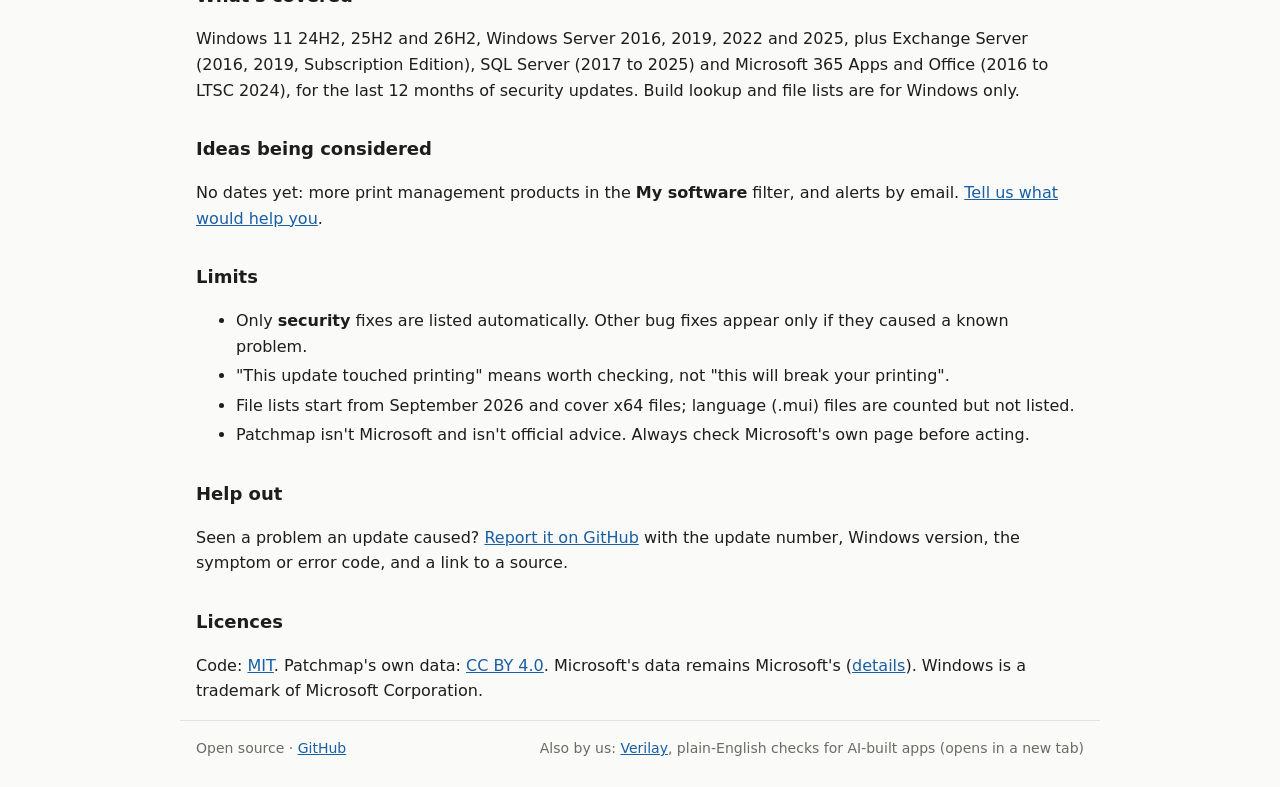
==== commit bed558a1: "Build menu next to the Windows version (newest first, with update, month and hotpatch/baseline); Bas" ====
--- a/about.html
+++ b/about.html
@@ -40,7 +40,7 @@
   </figure>
 
   <h2>Look up a build number</h2>
-  <p>Paste a build number from a PC or server (for example <a href="./#v=server-2022&amp;q=20348.5622">10.0.20348.5622</a>; run <code>winver</code> to find it). Patchmap tells you which Windows version and update it is, how old it is, how many newer updates and security fixes you are missing, and which known problems are still open for it.</p>
+  <p>Pick it from the <b>Build</b> menu next to the Windows version (each build shows its update, month and whether it was a hotpatch), or paste a build number from a PC or server (for example <a href="./#v=server-2022&amp;q=20348.5622">10.0.20348.5622</a>; run <code>winver</code> to find it). Patchmap tells you which Windows version and update it is, how old it is, how many newer updates and security fixes you are missing, and which known problems are still open for it.</p>
   <h2>Something broke after an update?</h2>
   <p>Look up the build (or open the update's page) and open <b>Something broke after this update?</b>: matching known problems, what you'd lose by removing the update (how many security fixes, by area), where to look in the logs for the area that's failing, and safe stopgaps. Updates marked <b>Hotpatch</b> were applied in memory without a restart; Patchmap shows the full update for the same month as an alternative. Searching an error code such as <a href="./#v=win11-25h2&amp;q=0xc1">0xC1</a> shows matching guidance. This is general guidance, not Microsoft advice.</p>
 
--- a/style.css
+++ b/style.css
@@ -93,6 +93,10 @@
 .pill.dis { background: var(--warn-bg); color: var(--warn); }
 .xp-txt { color: var(--danger); font-weight: 600; }
 .xp-line { margin-top: 6px; padding: 6px 10px; border-radius: 6px; background: var(--danger-bg); color: var(--danger); }
+.field[hidden] { display: none; }
+.field .hint { font-size: 12px; color: var(--muted); }
+.field .hint code { font-size: 12px; }
+#bld { max-width: 280px; font-size: 15px; font-weight: 400; }
 .ok-line { color: var(--ok); font-weight: 600; }
 .issue .it { font-weight: 600; display: block; margin: 2px 0; }
 .issue .is { color: var(--muted); font-size: 13px; }
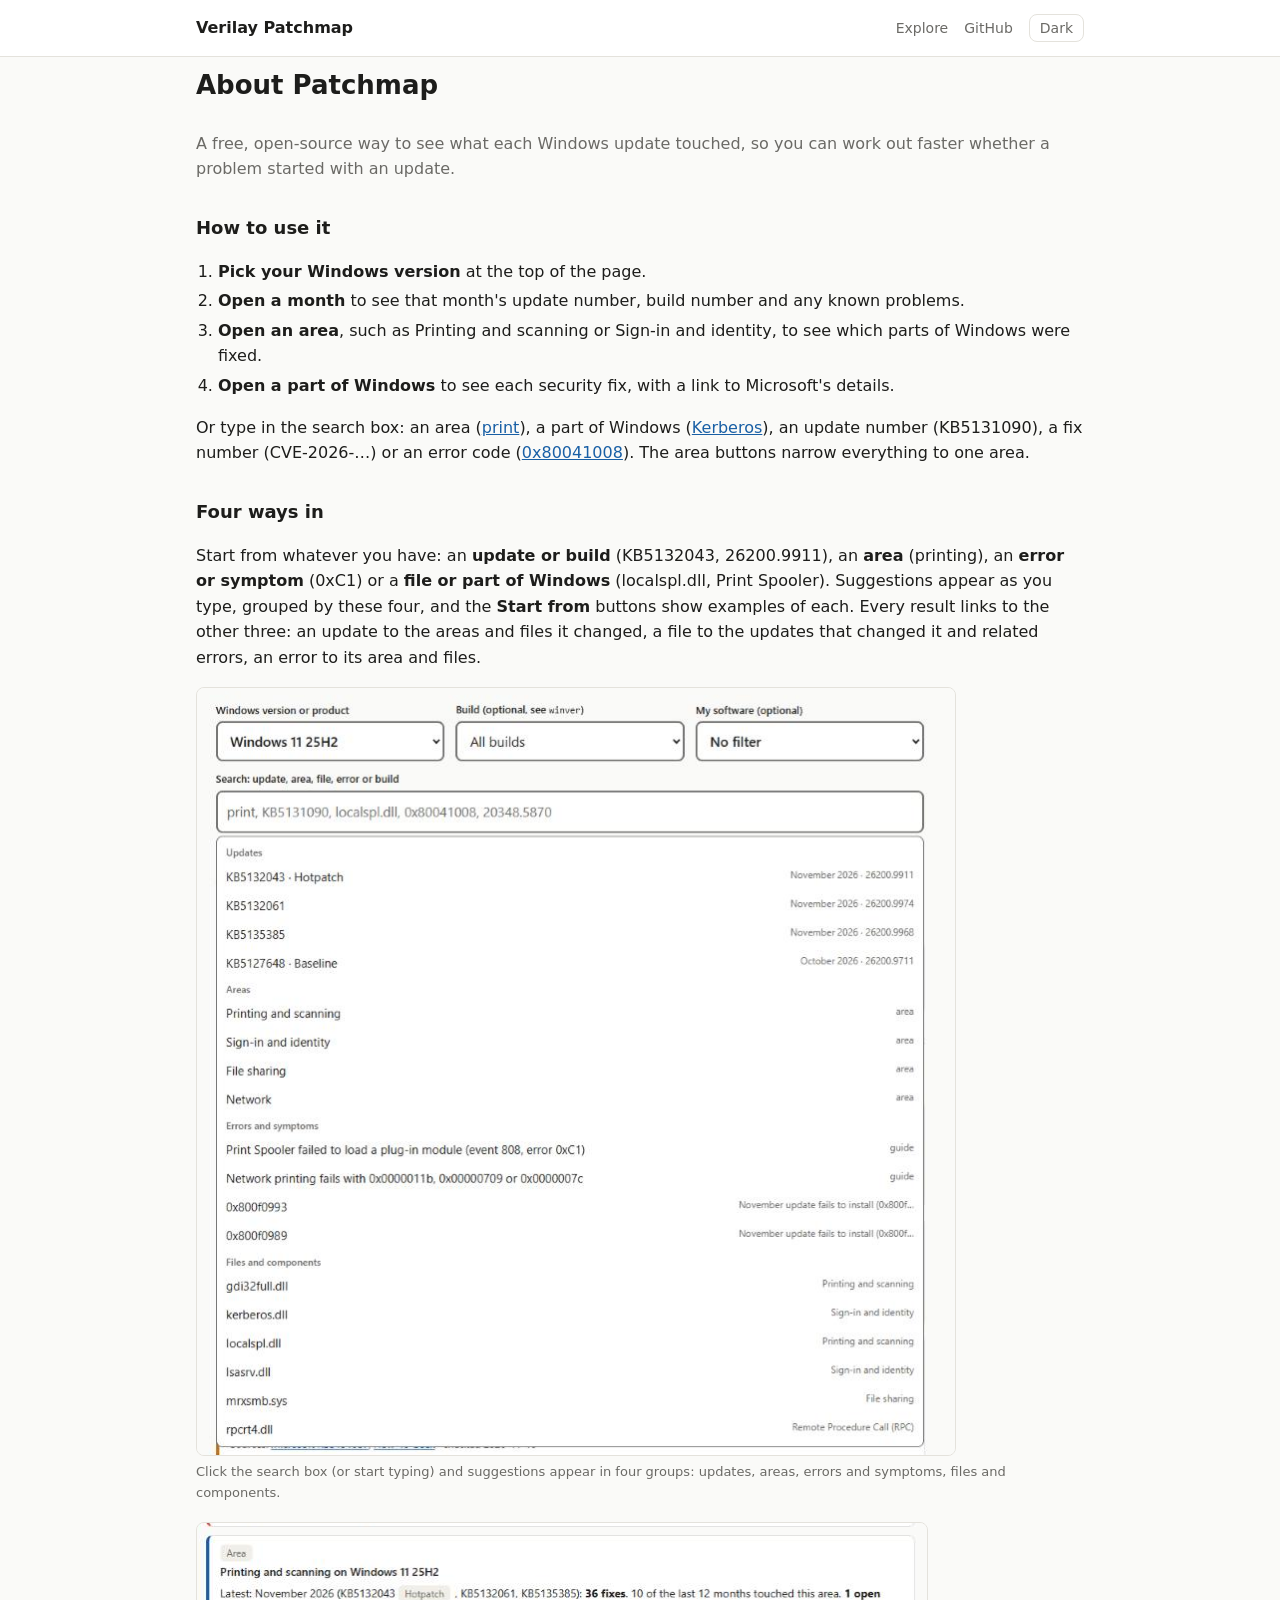
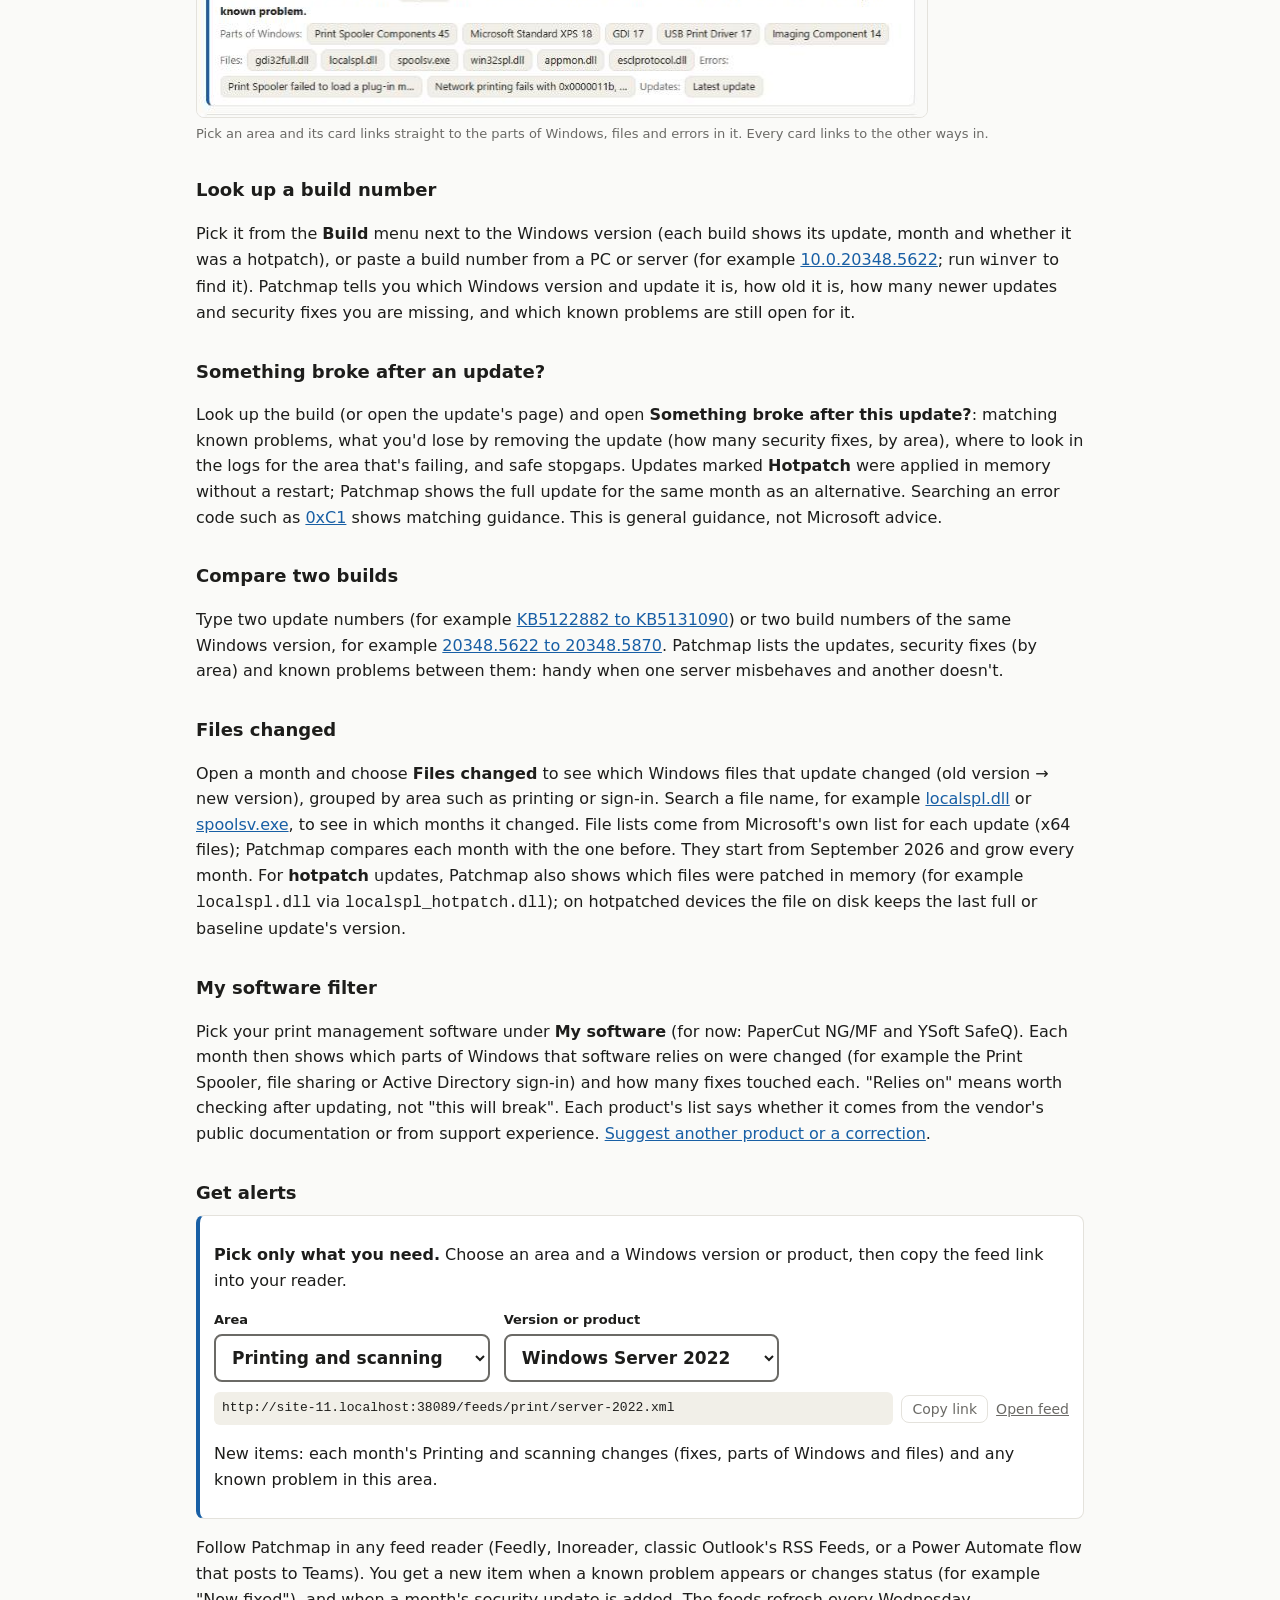
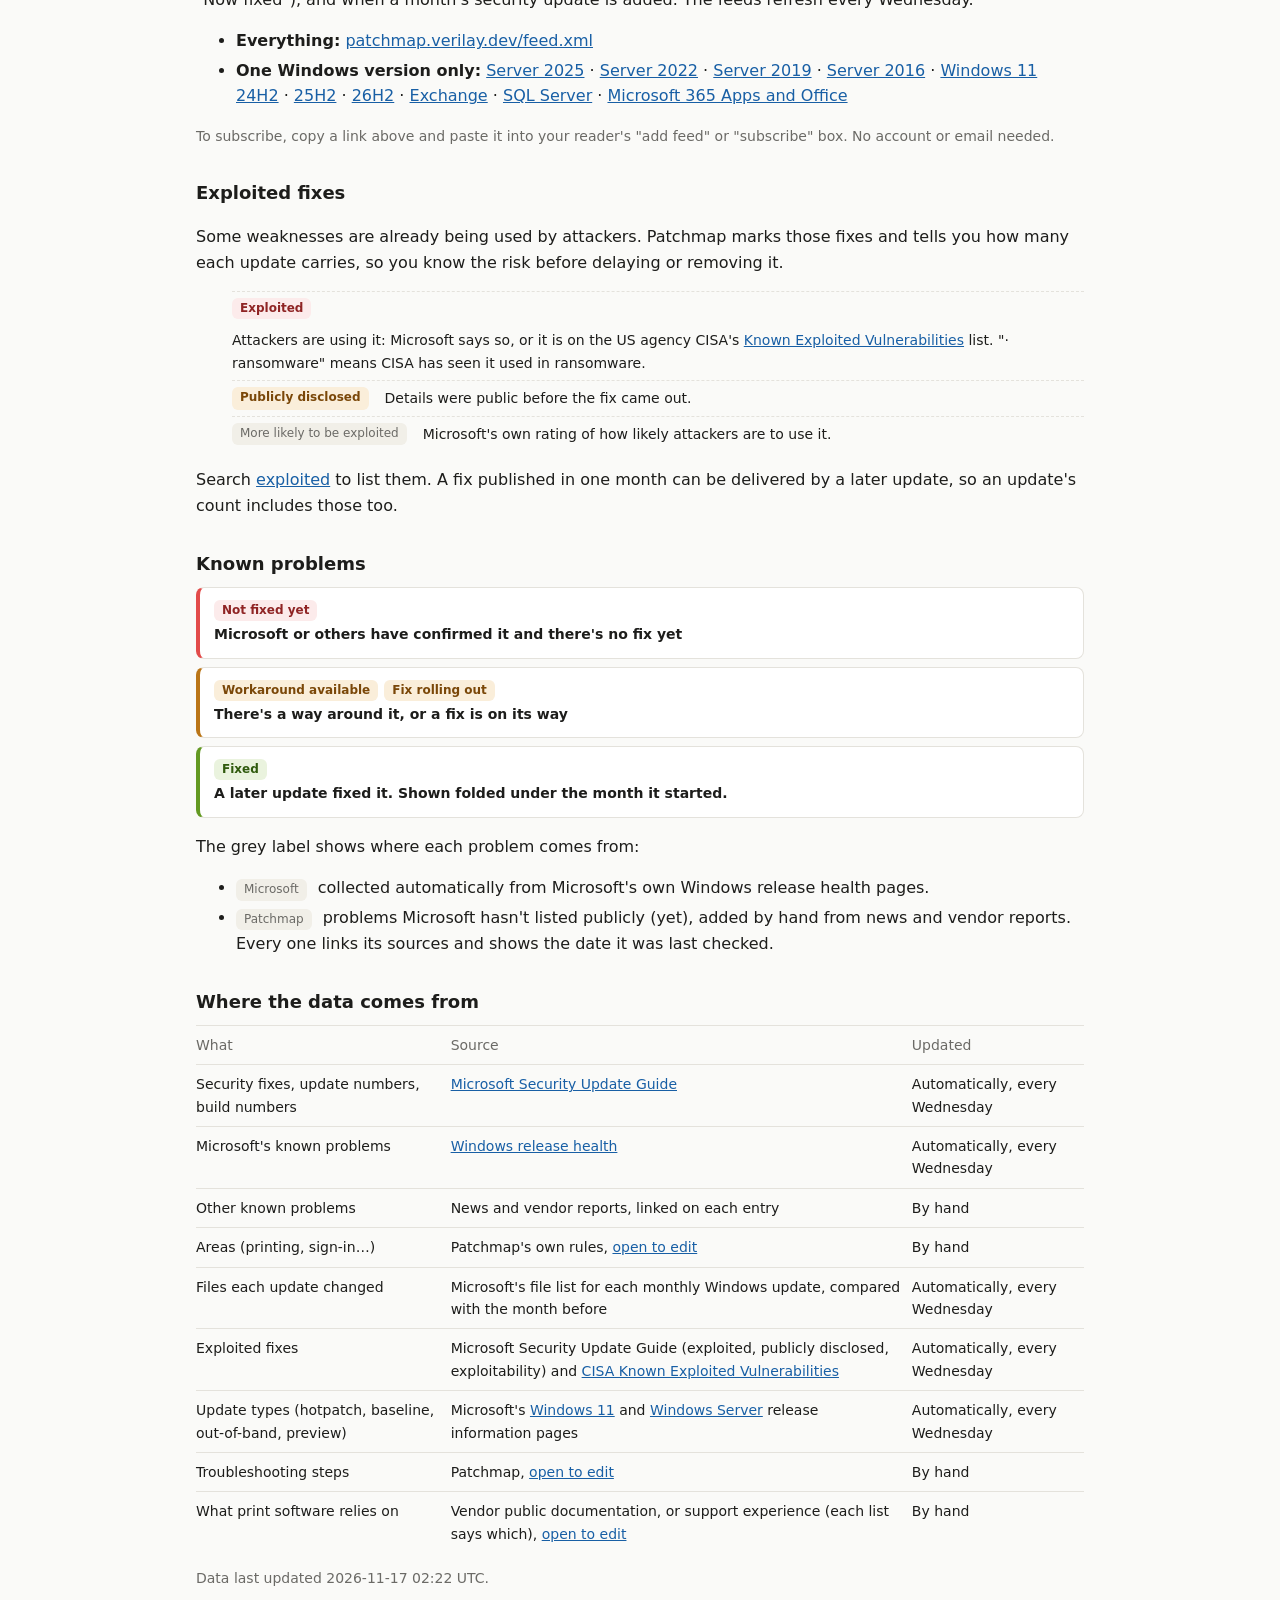
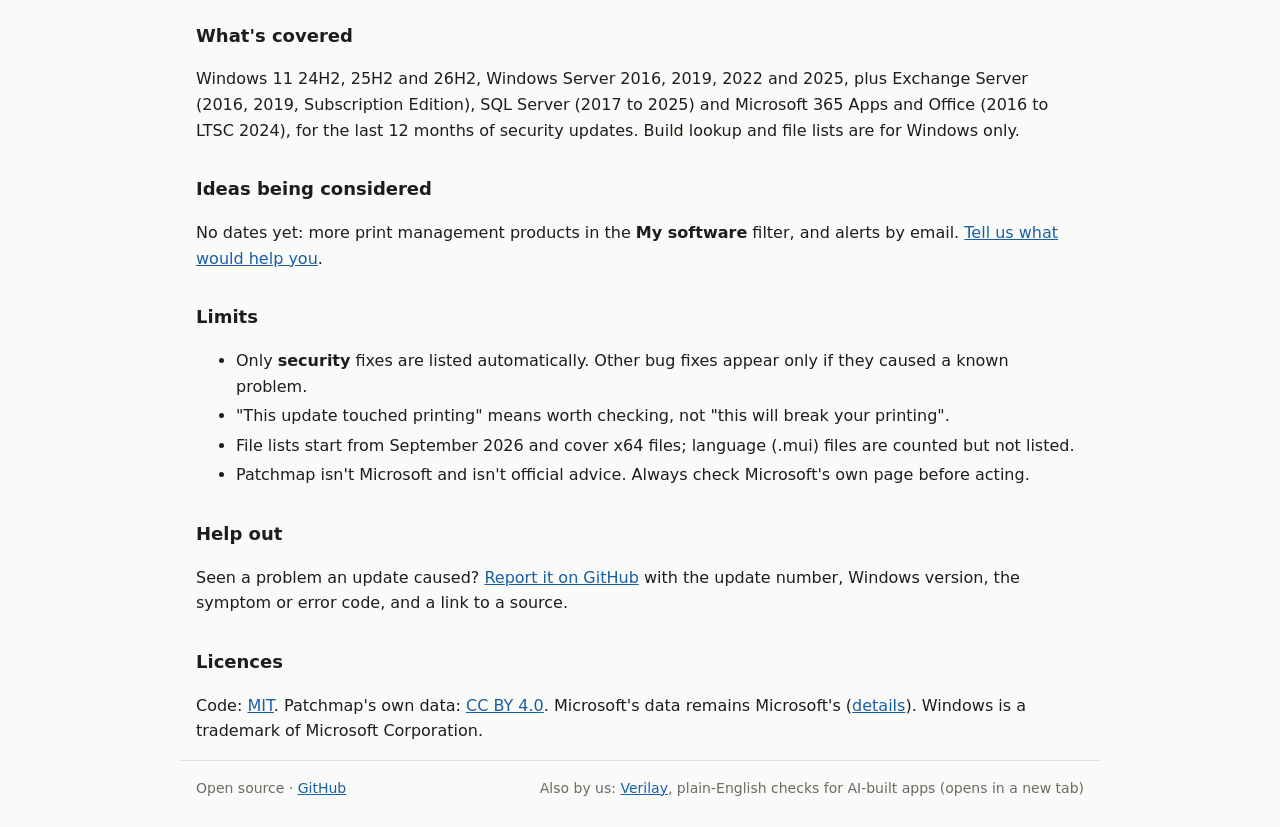
==== commit 5dd8c2e5: "About: updated four-ways screenshot for the new layout Co-Authored-By: Claude Opus 5.5 <noreply@anth" ====
--- a/about.html
+++ b/about.html
@@ -31,7 +31,7 @@
   <h2>Four ways in</h2>
   <p>Start from whatever you have: an <b>update or build</b> (KB5132043, 26200.9911), an <b>area</b> (printing), an <b>error or symptom</b> (0xC1) or a <b>file or part of Windows</b> (localspl.dll, Print Spooler). Suggestions appear as you type, grouped by these four, and the <b>Start from</b> buttons show examples of each. Every result links to the other three: an update to the areas and files it changed, a file to the updates that changed it and related errors, an error to its area and files.</p>
   <figure class="shot">
-    <img src="images/four-ways-suggestions.png" width="760" height="730" loading="lazy" alt="Patchmap search box with the suggestion list open, grouped into Updates, Areas, Errors and symptoms, and Files and components">
+    <img src="images/four-ways-suggestions.png?v=2" width="760" height="770" loading="lazy" alt="Patchmap search box with the suggestion list open, grouped into Updates, Areas, Errors and symptoms, and Files and components">
     <figcaption>Click the search box (or start typing) and suggestions appear in four groups: updates, areas, errors and symptoms, files and components.</figcaption>
   </figure>
   <figure class="shot">
--- a/style.css
+++ b/style.css
@@ -30,9 +30,11 @@
 .brand { font-weight: 600; color: var(--text); text-decoration: none; }
 nav a { margin-left: 16px; font-size: 14px; color: var(--muted); text-decoration: none; }
 .lead { color: var(--muted); margin: 24px 0 16px; }
-.controls { display: flex; gap: 12px; flex-wrap: wrap; align-items: flex-end; }
+/* Row 1: version, build, software (three equal columns). Row 2: search, full width. Phones: one column. */
+.controls { display: grid; grid-template-columns: repeat(3, minmax(0, 1fr)); gap: 12px 14px; align-items: end; }
 .field { display: flex; flex-direction: column; gap: 4px; }
-.field.grow { flex: 1 1 260px; min-width: 0; }
+.field.grow { grid-column: 1 / -1; }
+@media (max-width: 640px) { .controls { grid-template-columns: 1fr; } }
 .field label { font-size: 13px; font-weight: 600; color: var(--text); }
 select, input { font: inherit; font-size: 17px; padding: 11px 12px; border: 2px solid var(--field); border-radius: 8px; background: var(--card); color: var(--text); width: 100%; }
 select { font-weight: 600; cursor: pointer; }
@@ -94,9 +96,10 @@
 .xp-txt { color: var(--danger); font-weight: 600; }
 .xp-line { margin-top: 6px; padding: 6px 10px; border-radius: 6px; background: var(--danger-bg); color: var(--danger); }
 .field[hidden] { display: none; }
+.field label code { font-family: var(--mono); font-size: 12px; font-weight: 400; }
 .field .hint { font-size: 12px; color: var(--muted); }
 .field .hint code { font-size: 12px; }
-#bld { max-width: 280px; font-size: 15px; font-weight: 400; }
+#bld { font-weight: 400; }
 .ok-line { color: var(--ok); font-weight: 600; }
 .issue .it { font-weight: 600; display: block; margin: 2px 0; }
 .issue .is { color: var(--muted); font-size: 13px; }
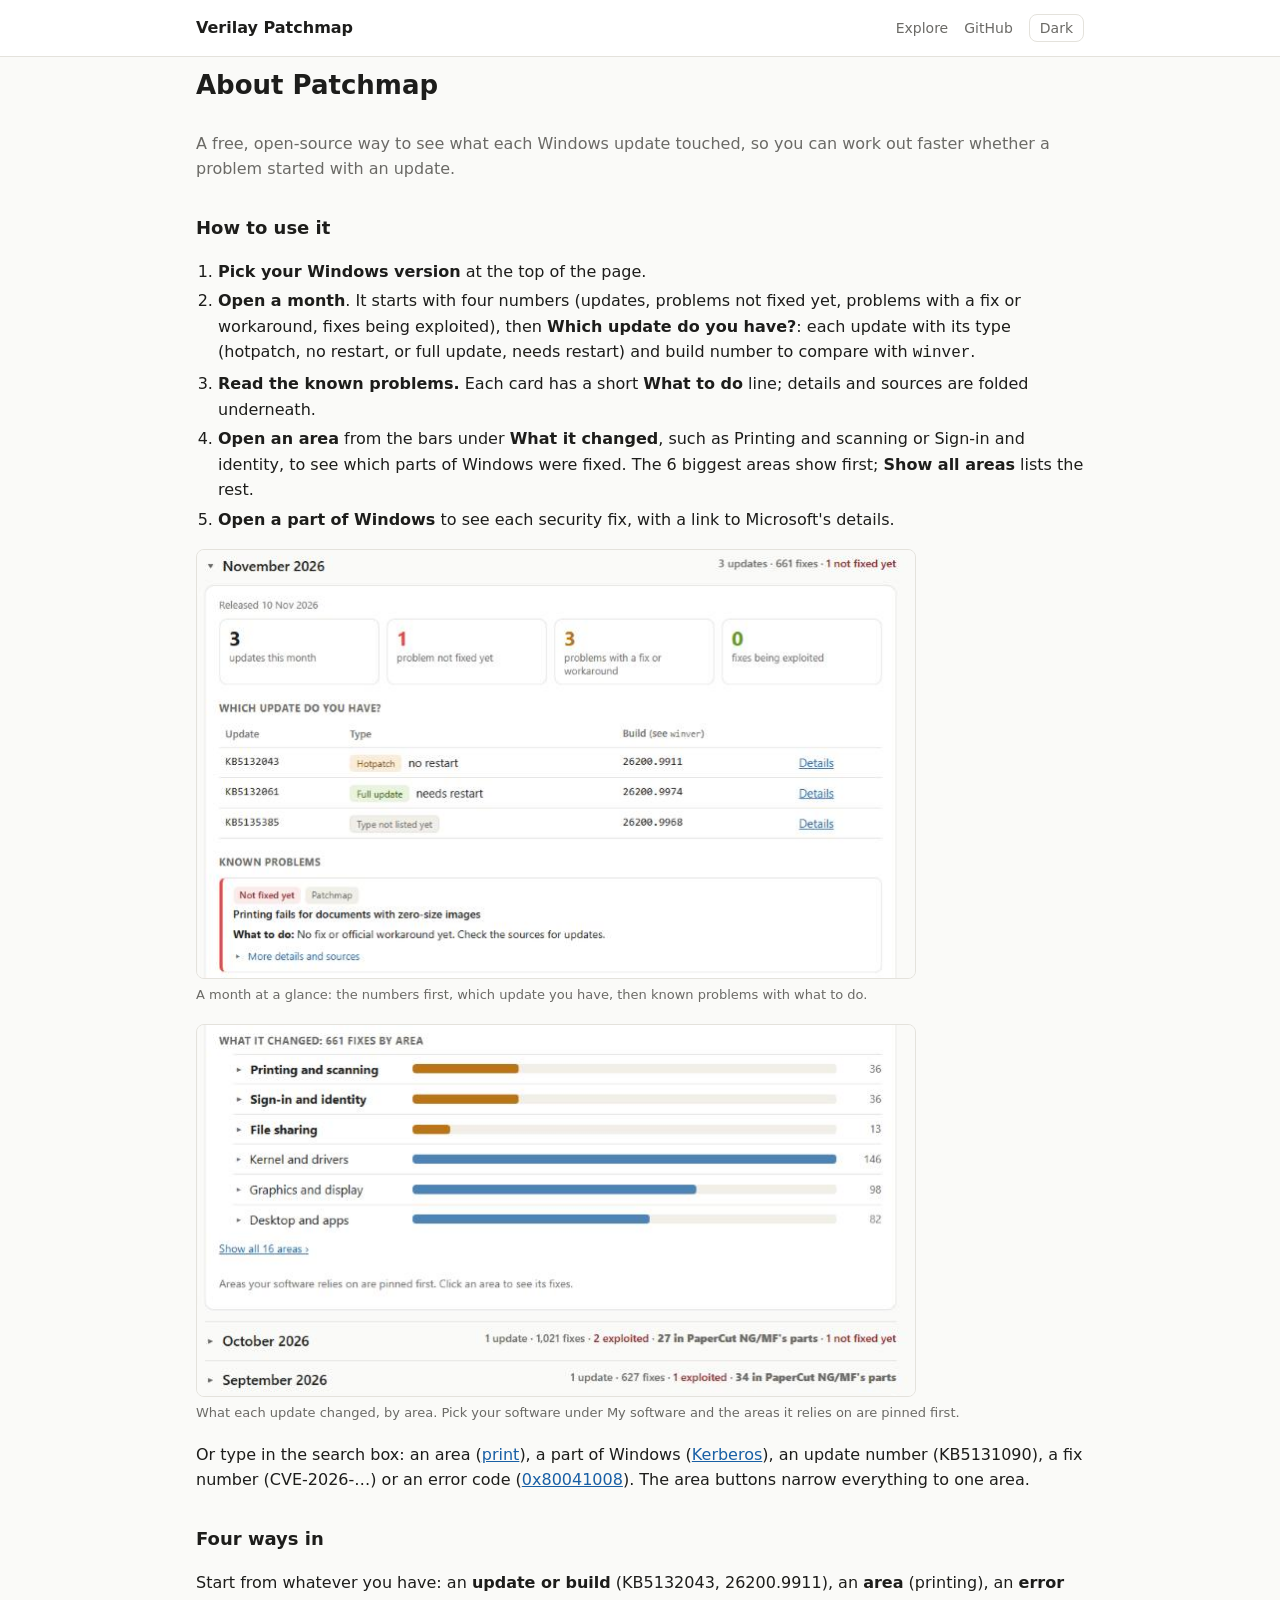
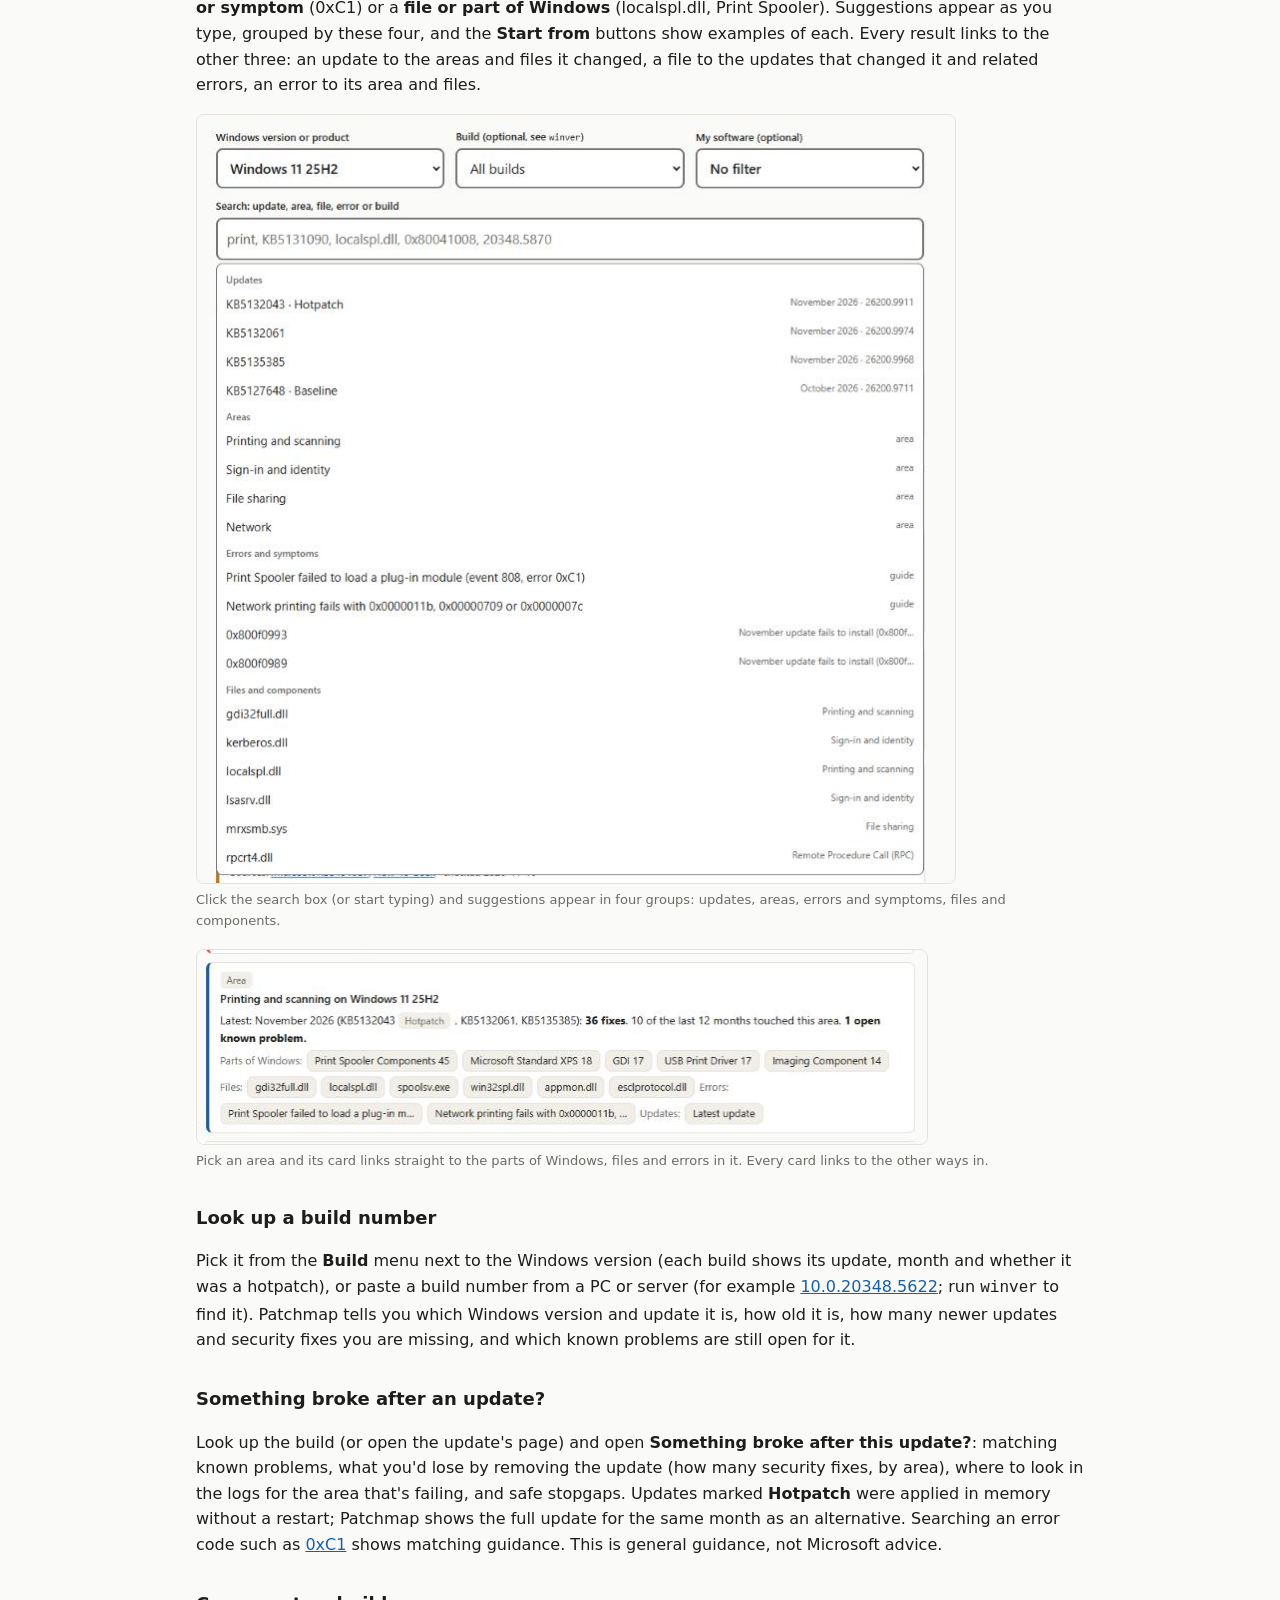
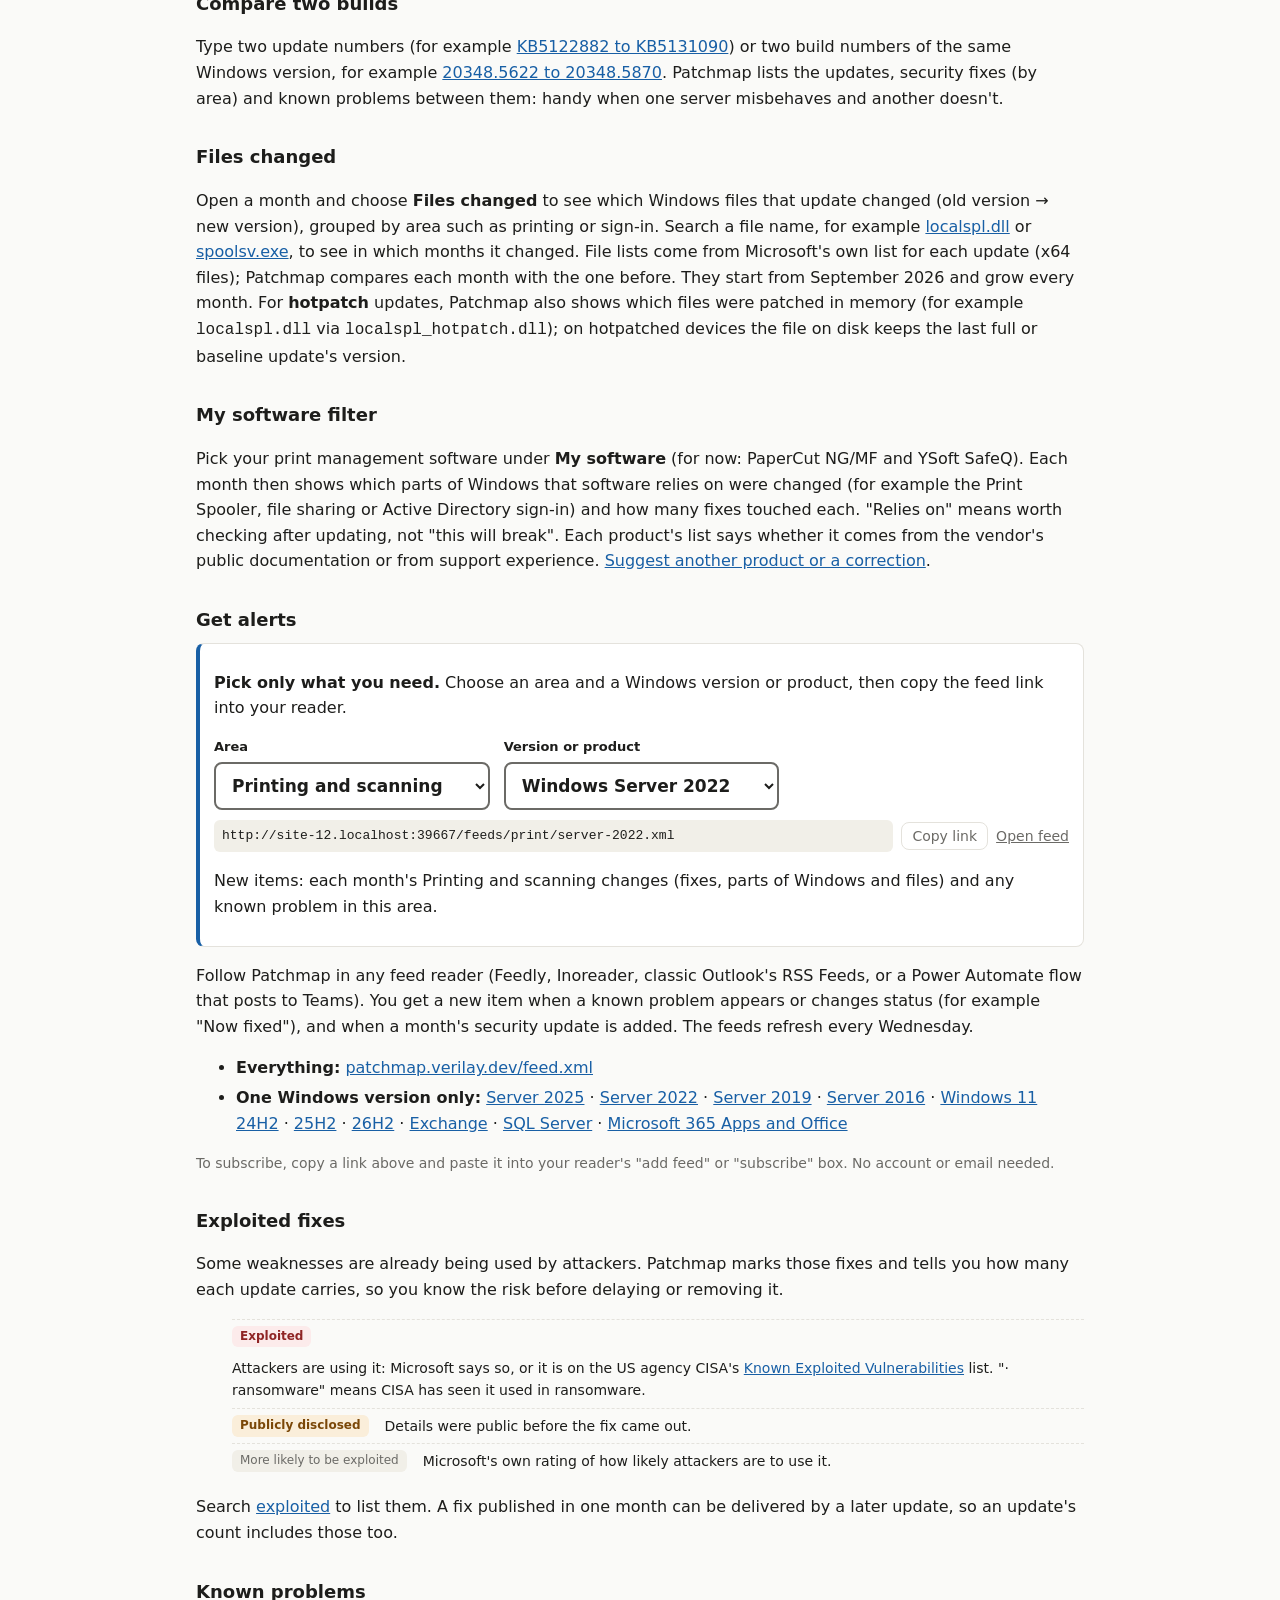
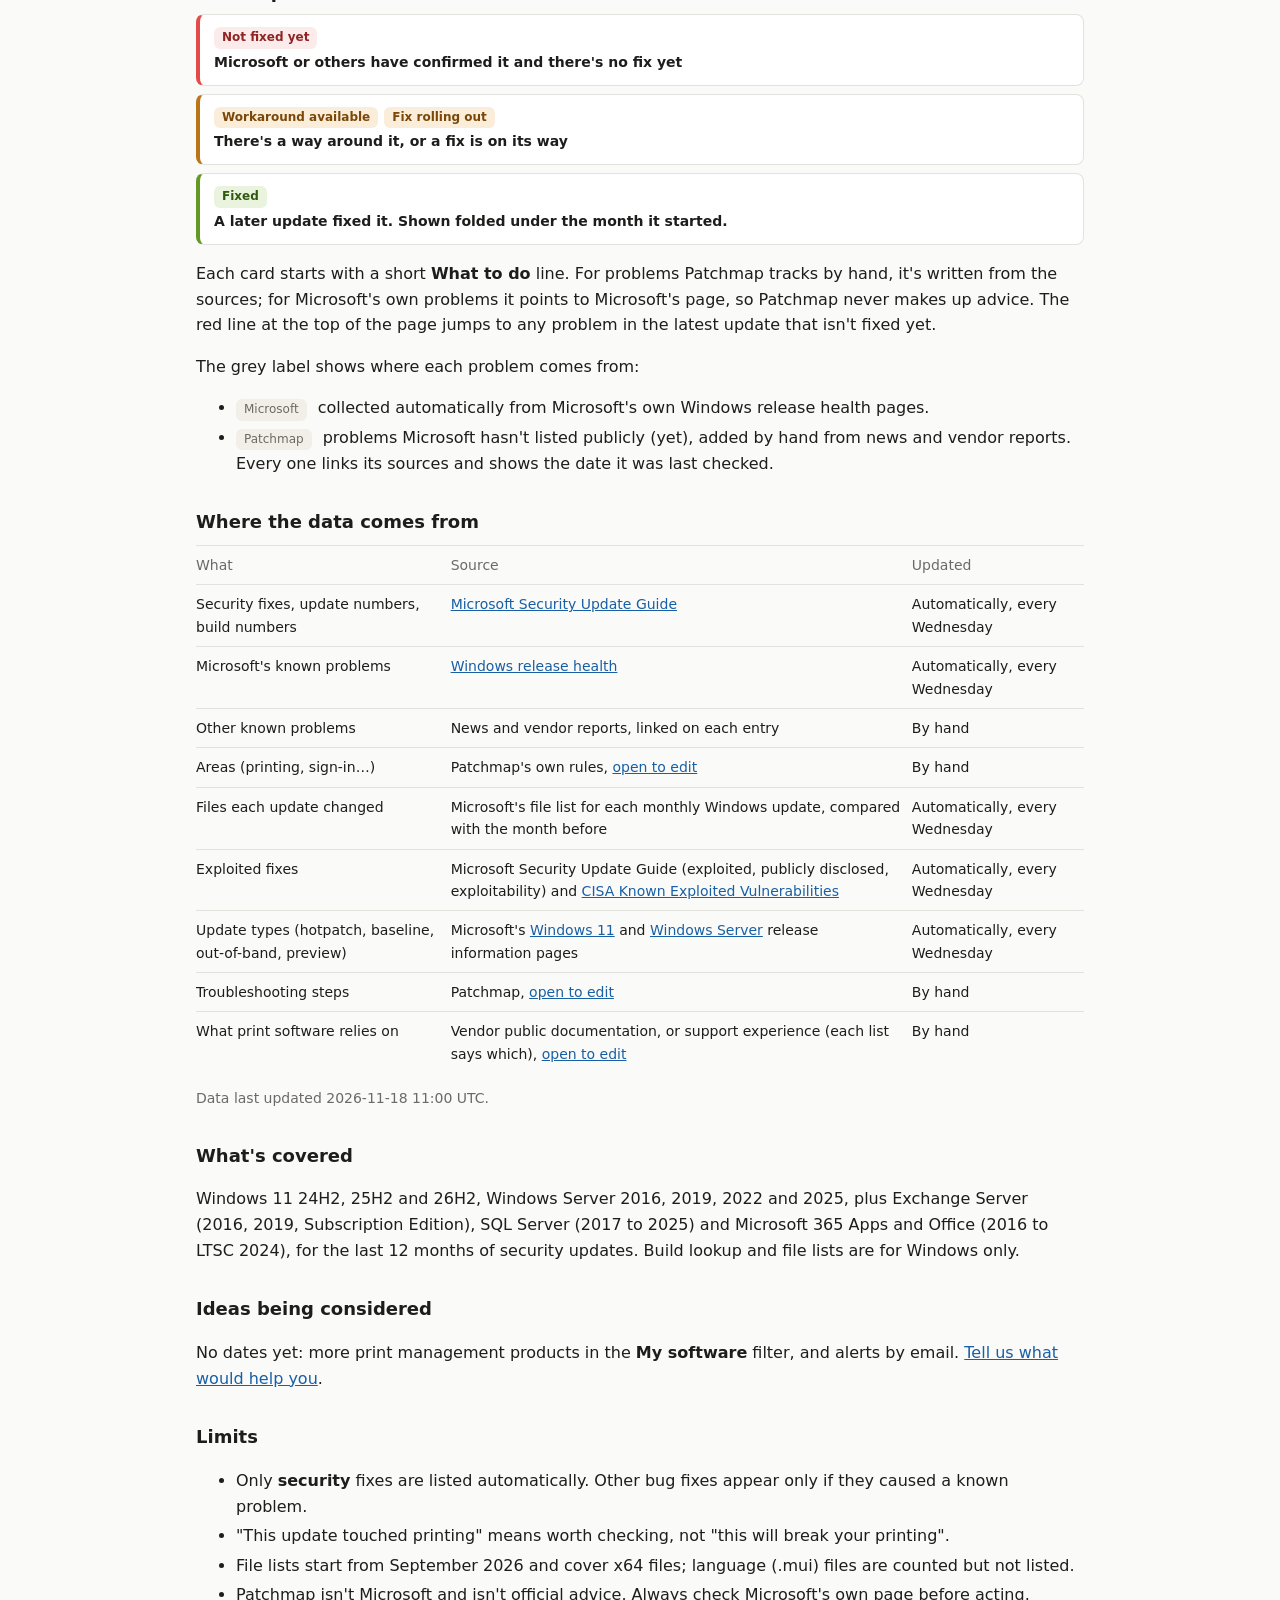
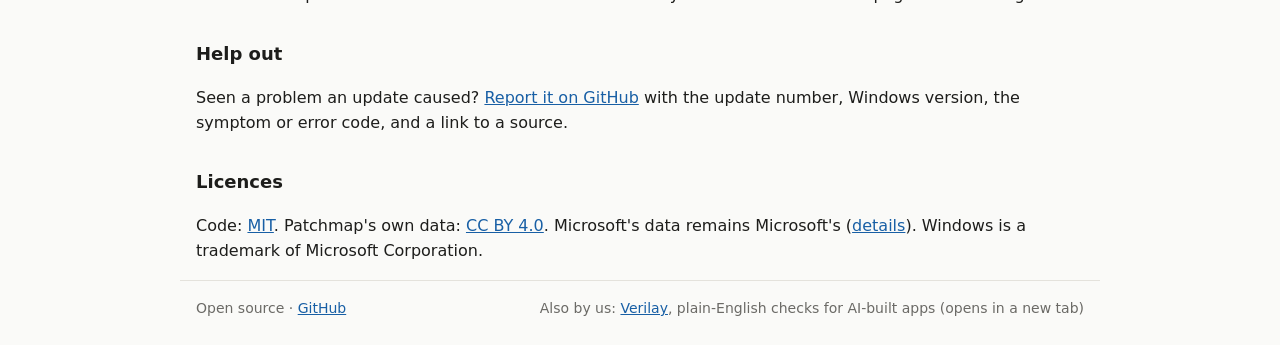
==== commit 33dcae9b: "About: how to read the new month view, with two screenshots; 'What to do' explained under Known prob" ====
--- a/about.html
+++ b/about.html
@@ -23,10 +23,19 @@
   <h2>How to use it</h2>
   <ol class="steps">
     <li><b>Pick your Windows version</b> at the top of the page.</li>
-    <li><b>Open a month</b> to see that month's update number, build number and any known problems.</li>
-    <li><b>Open an area</b>, such as Printing and scanning or Sign-in and identity, to see which parts of Windows were fixed.</li>
+    <li><b>Open a month</b>. It starts with four numbers (updates, problems not fixed yet, problems with a fix or workaround, fixes being exploited), then <b>Which update do you have?</b>: each update with its type (hotpatch, no restart, or full update, needs restart) and build number to compare with <code>winver</code>.</li>
+    <li><b>Read the known problems.</b> Each card has a short <b>What to do</b> line; details and sources are folded underneath.</li>
+    <li><b>Open an area</b> from the bars under <b>What it changed</b>, such as Printing and scanning or Sign-in and identity, to see which parts of Windows were fixed. The 6 biggest areas show first; <b>Show all areas</b> lists the rest.</li>
     <li><b>Open a part of Windows</b> to see each security fix, with a link to Microsoft's details.</li>
   </ol>
+  <figure class="shot">
+    <img src="images/month-view.png" width="720" height="430" loading="lazy" alt="November 2026 for Windows 11 25H2: four number tiles, a table of the month's three updates with their type and build, and the first known problem with its What to do line">
+    <figcaption>A month at a glance: the numbers first, which update you have, then known problems with what to do.</figcaption>
+  </figure>
+  <figure class="shot">
+    <img src="images/month-areas.png" width="720" height="372" loading="lazy" alt="What it changed: bars for each area, with Printing and scanning, Sign-in and identity and File sharing pinned first in amber because PaperCut NG/MF is picked under My software">
+    <figcaption>What each update changed, by area. Pick your software under My software and the areas it relies on are pinned first.</figcaption>
+  </figure>
   <p>Or type in the search box: an area (<a href="./#v=server-2022&amp;q=print">print</a>), a part of Windows (<a href="./#v=server-2022&amp;q=kerberos">Kerberos</a>), an update number (KB5131090), a fix number (CVE-2026-…) or an error code (<a href="./#v=server-2022&amp;q=0x80041008">0x80041008</a>). The area buttons narrow everything to one area.</p>
   <h2>Four ways in</h2>
   <p>Start from whatever you have: an <b>update or build</b> (KB5132043, 26200.9911), an <b>area</b> (printing), an <b>error or symptom</b> (0xC1) or a <b>file or part of Windows</b> (localspl.dll, Print Spooler). Suggestions appear as you type, grouped by these four, and the <b>Start from</b> buttons show examples of each. Every result links to the other three: an update to the areas and files it changed, a file to the updates that changed it and related errors, an error to its area and files.</p>
@@ -97,6 +106,7 @@
     <div class="issue mitigated"><span class="pill mitigated">Workaround available</span><span class="pill fix-rolling-out">Fix rolling out</span><span class="it">There's a way around it, or a fix is on its way</span></div>
     <div class="issue fixed"><span class="pill fixed">Fixed</span><span class="it">A later update fixed it. Shown folded under the month it started.</span></div>
   </div>
+  <p>Each card starts with a short <b>What to do</b> line. For problems Patchmap tracks by hand, it's written from the sources; for Microsoft's own problems it points to Microsoft's page, so Patchmap never makes up advice. The red line at the top of the page jumps to any problem in the latest update that isn't fixed yet.</p>
   <p>The grey label shows where each problem comes from:</p>
   <ul>
     <li><span class="pill src">Microsoft</span> collected automatically from Microsoft's own Windows release health pages.</li>
--- a/style.css
+++ b/style.css
@@ -30,6 +30,9 @@
 .brand { font-weight: 600; color: var(--text); text-decoration: none; }
 nav a { margin-left: 16px; font-size: 14px; color: var(--muted); text-decoration: none; }
 .lead { color: var(--muted); margin: 24px 0 16px; }
+.lead:has(+ .fresh) { margin-bottom: 4px; }
+.fresh { margin: 0 0 16px; font-size: 13px; }
+.fresh:empty { display: none; }
 /* Row 1: version, build, software (three equal columns). Row 2: search, full width. Phones: one column. */
 .controls { display: grid; grid-template-columns: repeat(3, minmax(0, 1fr)); gap: 12px 14px; align-items: end; }
 .field { display: flex; flex-direction: column; gap: 4px; }
@@ -146,3 +149,42 @@
 .src-table th { color: var(--muted); font-weight: 500; }
 .res-h { font-size: 15px; margin: 16px 0 4px; }
 @media (max-width: 560px) { summary { flex-wrap: wrap; } summary .l { flex-basis: calc(100% - 32px); overflow-wrap: anywhere; } summary .r { white-space: normal; width: 100%; padding-left: 18px; } .fix { margin-left: 12px; } details details { margin-left: 10px; } }
+
+/* ---- Month view: numbers first, short cards, area bars (19 Nov) ---- */
+.alert-line { display: flex; gap: 12px; align-items: center; background: var(--danger-bg); color: var(--danger); border-radius: 8px; padding: 10px 14px; font-size: 15px; margin: 12px 0; text-decoration: none; }
+.alert-line b { margin-left: auto; white-space: nowrap; text-decoration: underline; }
+.alert-line:hover { box-shadow: 0 0 0 2px var(--stripe-red) inset; }
+.month > summary .l { font-size: 18px; }
+.mbody { background: var(--card); border: 1px solid var(--line); border-radius: 12px; padding: 14px 18px 8px; margin: 0 0 14px; }
+.mbody .meta { margin: 0 0 8px; }
+.tiles { display: grid; grid-template-columns: repeat(4, 1fr); gap: 10px; margin: 6px 0 4px; }
+.tile { border: 1px solid var(--line); border-radius: 10px; padding: 8px 12px; }
+.tile .n { font-size: 26px; font-weight: 650; line-height: 1.2; }
+.tile .tl { font-size: 13px; color: var(--muted); line-height: 1.35; }
+.tile.red .n { color: var(--stripe-red); } .tile.amber .n { color: var(--stripe-amber); } .tile.green .n { color: var(--stripe-green); }
+.mh { font-size: 13px; margin: 20px 0 6px; text-transform: uppercase; letter-spacing: .04em; color: var(--muted); }
+table.ups { width: 100%; border-collapse: collapse; font-size: 15px; }
+table.ups th { text-align: left; font-size: 13px; color: var(--muted); font-weight: 600; border-bottom: 1px solid var(--line); padding: 6px 8px; }
+table.ups th code { font-family: var(--mono); font-size: 12px; font-weight: 400; }
+table.ups td { border-bottom: 1px solid var(--line); padding: 7px 8px; }
+table.ups .kbc { font-family: var(--mono); font-size: 14px; }
+.tag { font-size: 12px; padding: 2px 8px; border-radius: 6px; background: var(--chip); border: 1px solid var(--line); color: var(--muted); margin-right: 4px; }
+.tag.hot { background: var(--warn-bg); color: var(--warn); border-color: transparent; }
+.tag.full { background: var(--ok-bg); color: var(--ok); border-color: transparent; }
+.issue .todo { margin-top: 4px; }
+.issue details.more { border-top: 0; margin: 2px 0 0; font-size: 13px; }
+.issue details.more > summary { padding: 4px 0 0; color: var(--accent); justify-content: flex-start; }
+.issue details.more > div { margin: 4px 0; }
+.bars details.area > summary { display: grid; grid-template-columns: 220px 1fr 48px; align-items: center; gap: 10px; padding: 6px 0; }
+.bars .bar { height: 12px; border-radius: 4px; background: var(--chip); overflow: hidden; }
+.bars .bar i { display: block; height: 100%; background: var(--accent); opacity: .75; border-radius: 4px; }
+.bars .l.pin { font-weight: 650; }
+.bars .l.pin + .bar i { background: var(--stripe-amber); opacity: 1; }
+.bars summary .r { text-align: right; }
+.linkbtn { background: none; border: 0; padding: 8px 0; font: inherit; font-size: 14px; color: var(--accent); cursor: pointer; text-decoration: underline; }
+.chip.more { color: var(--accent); }
+@media (max-width: 640px) {
+  .tiles { grid-template-columns: 1fr 1fr; }
+  .bars details.area > summary { grid-template-columns: 1fr 70px 40px; }
+  .alert-line { flex-wrap: wrap; }
+}
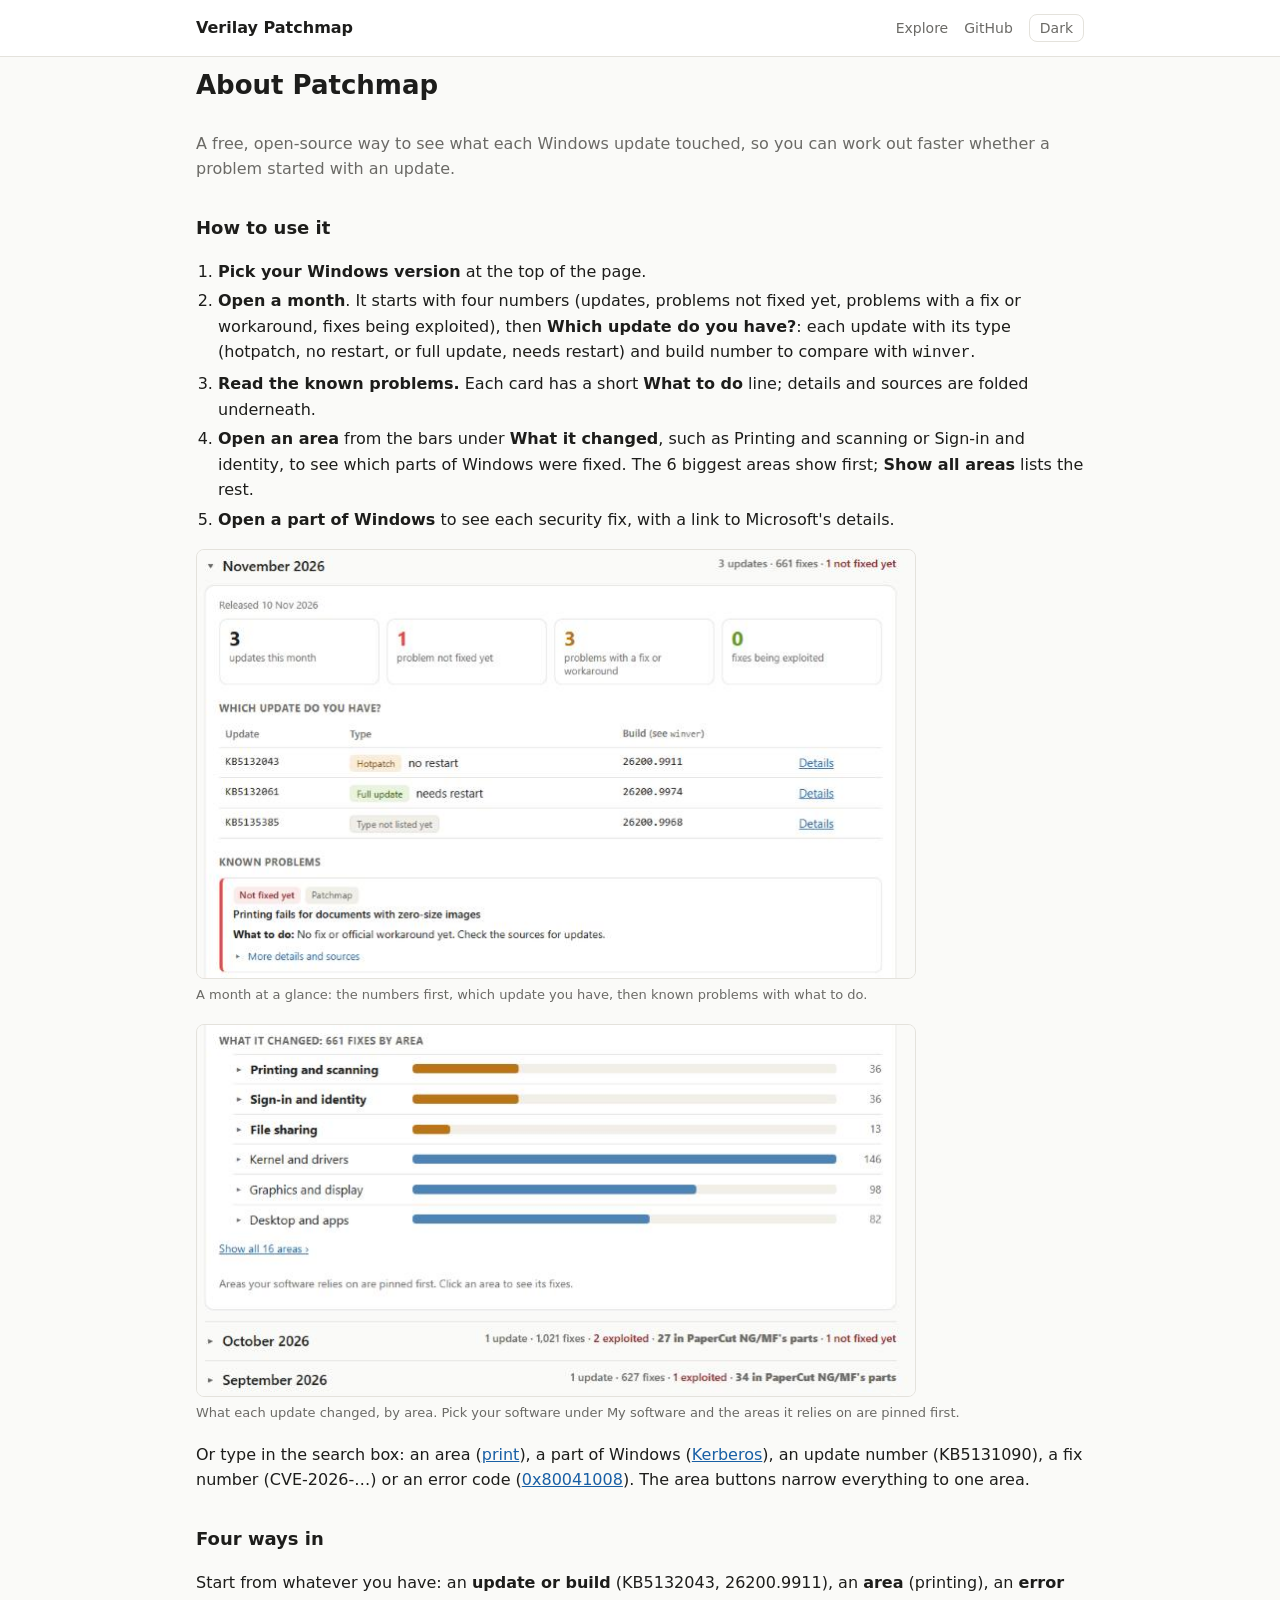
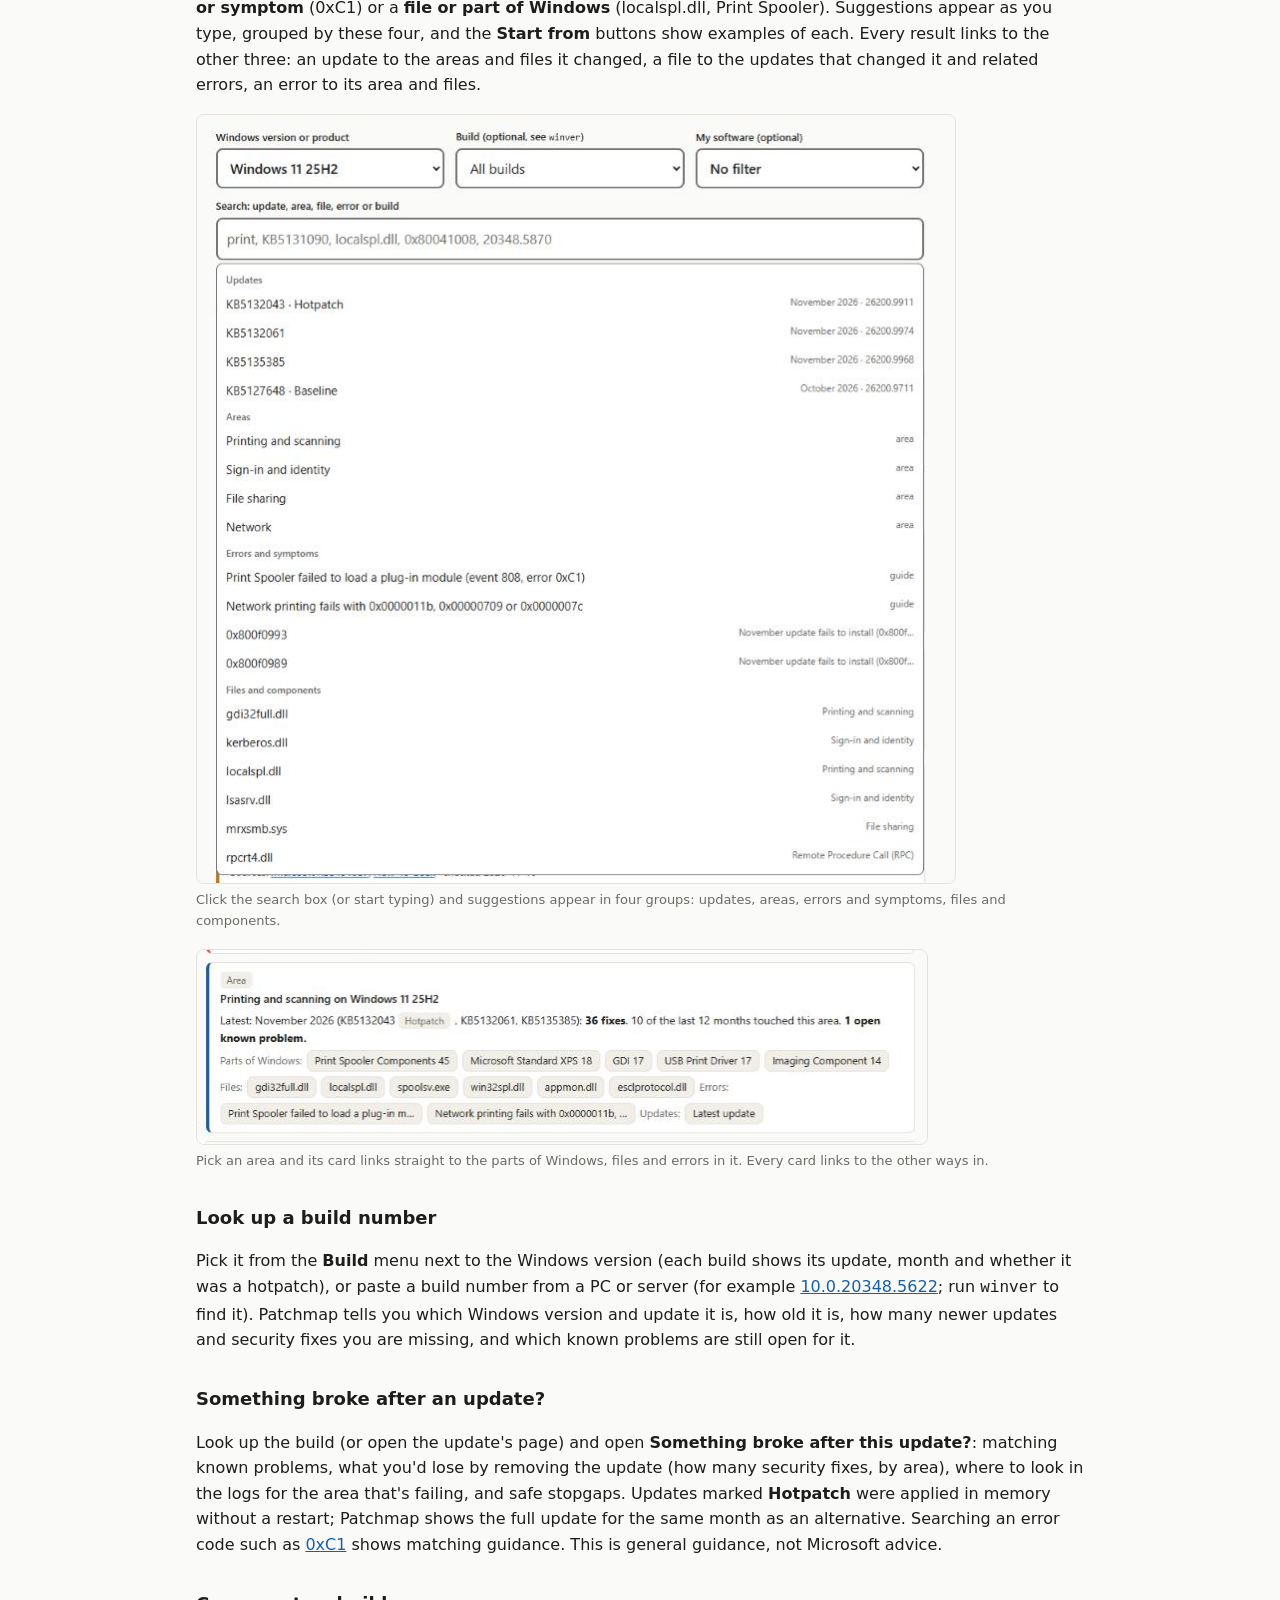
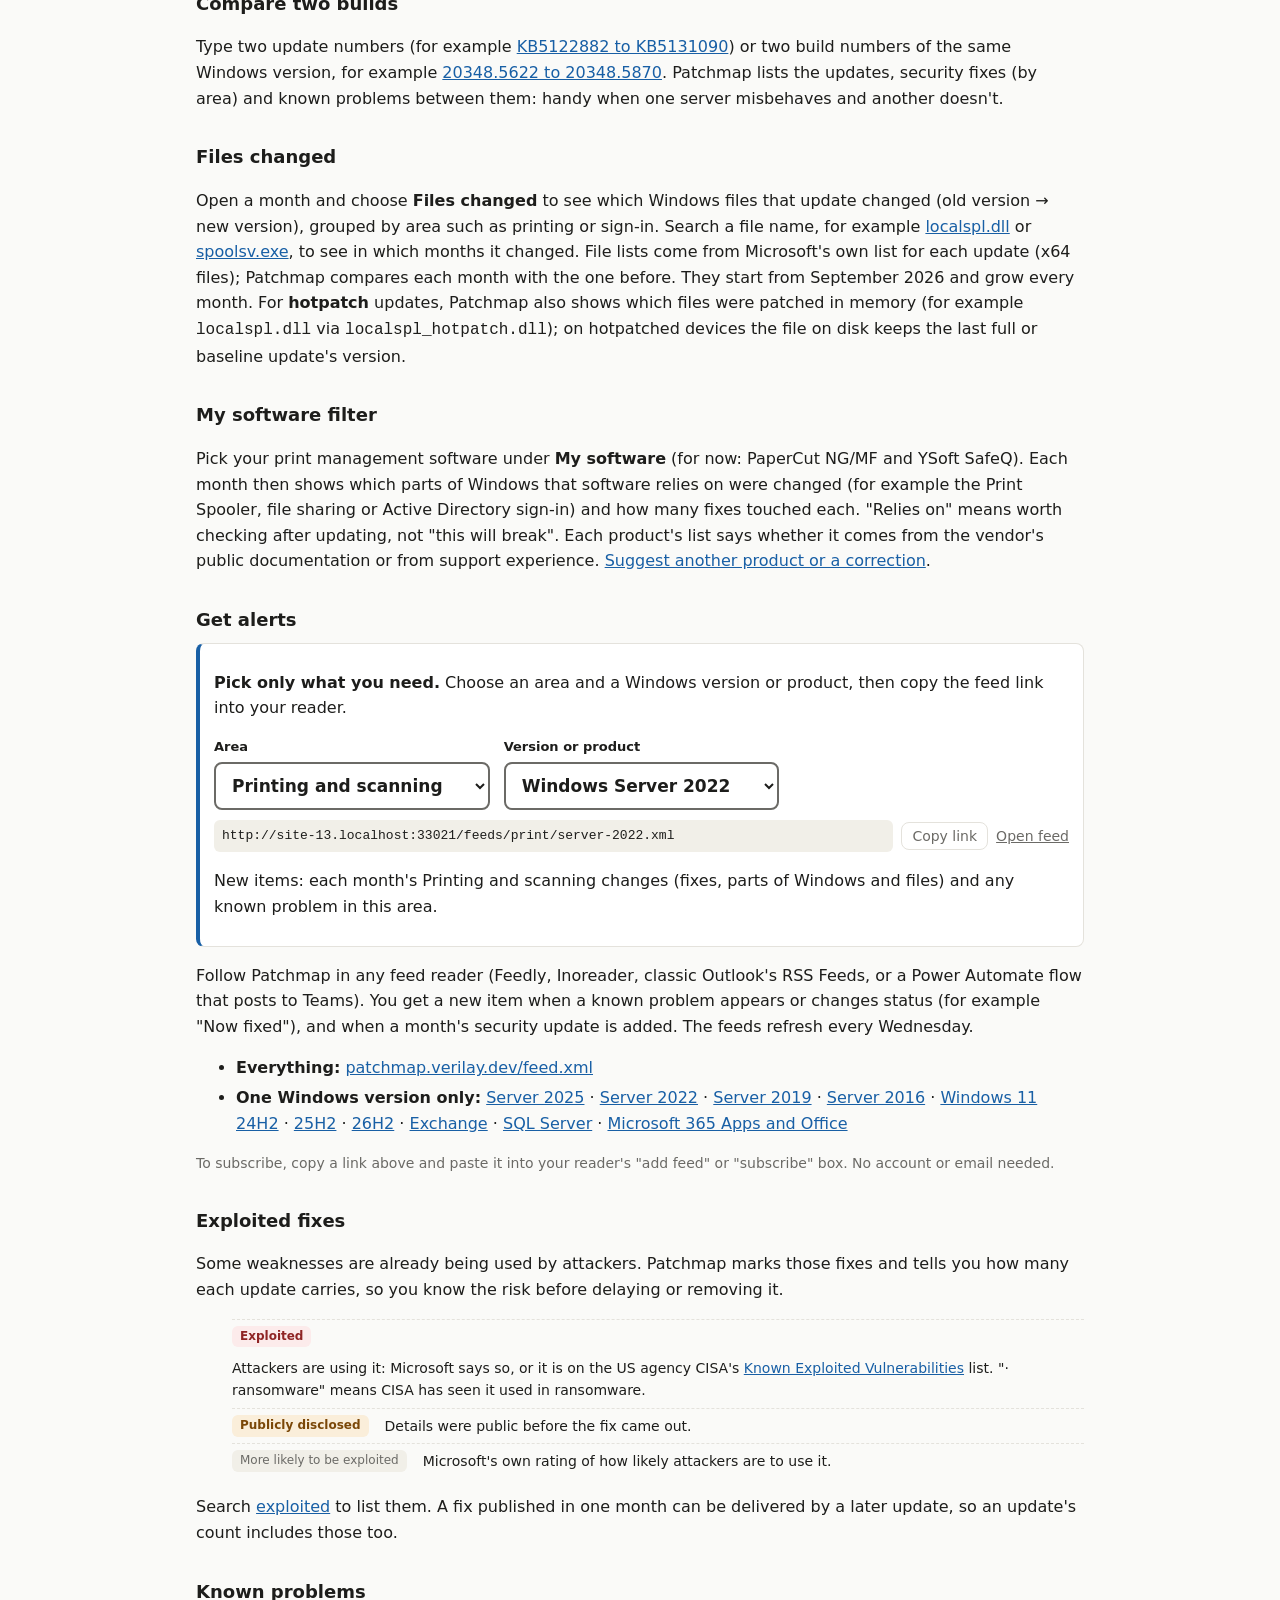
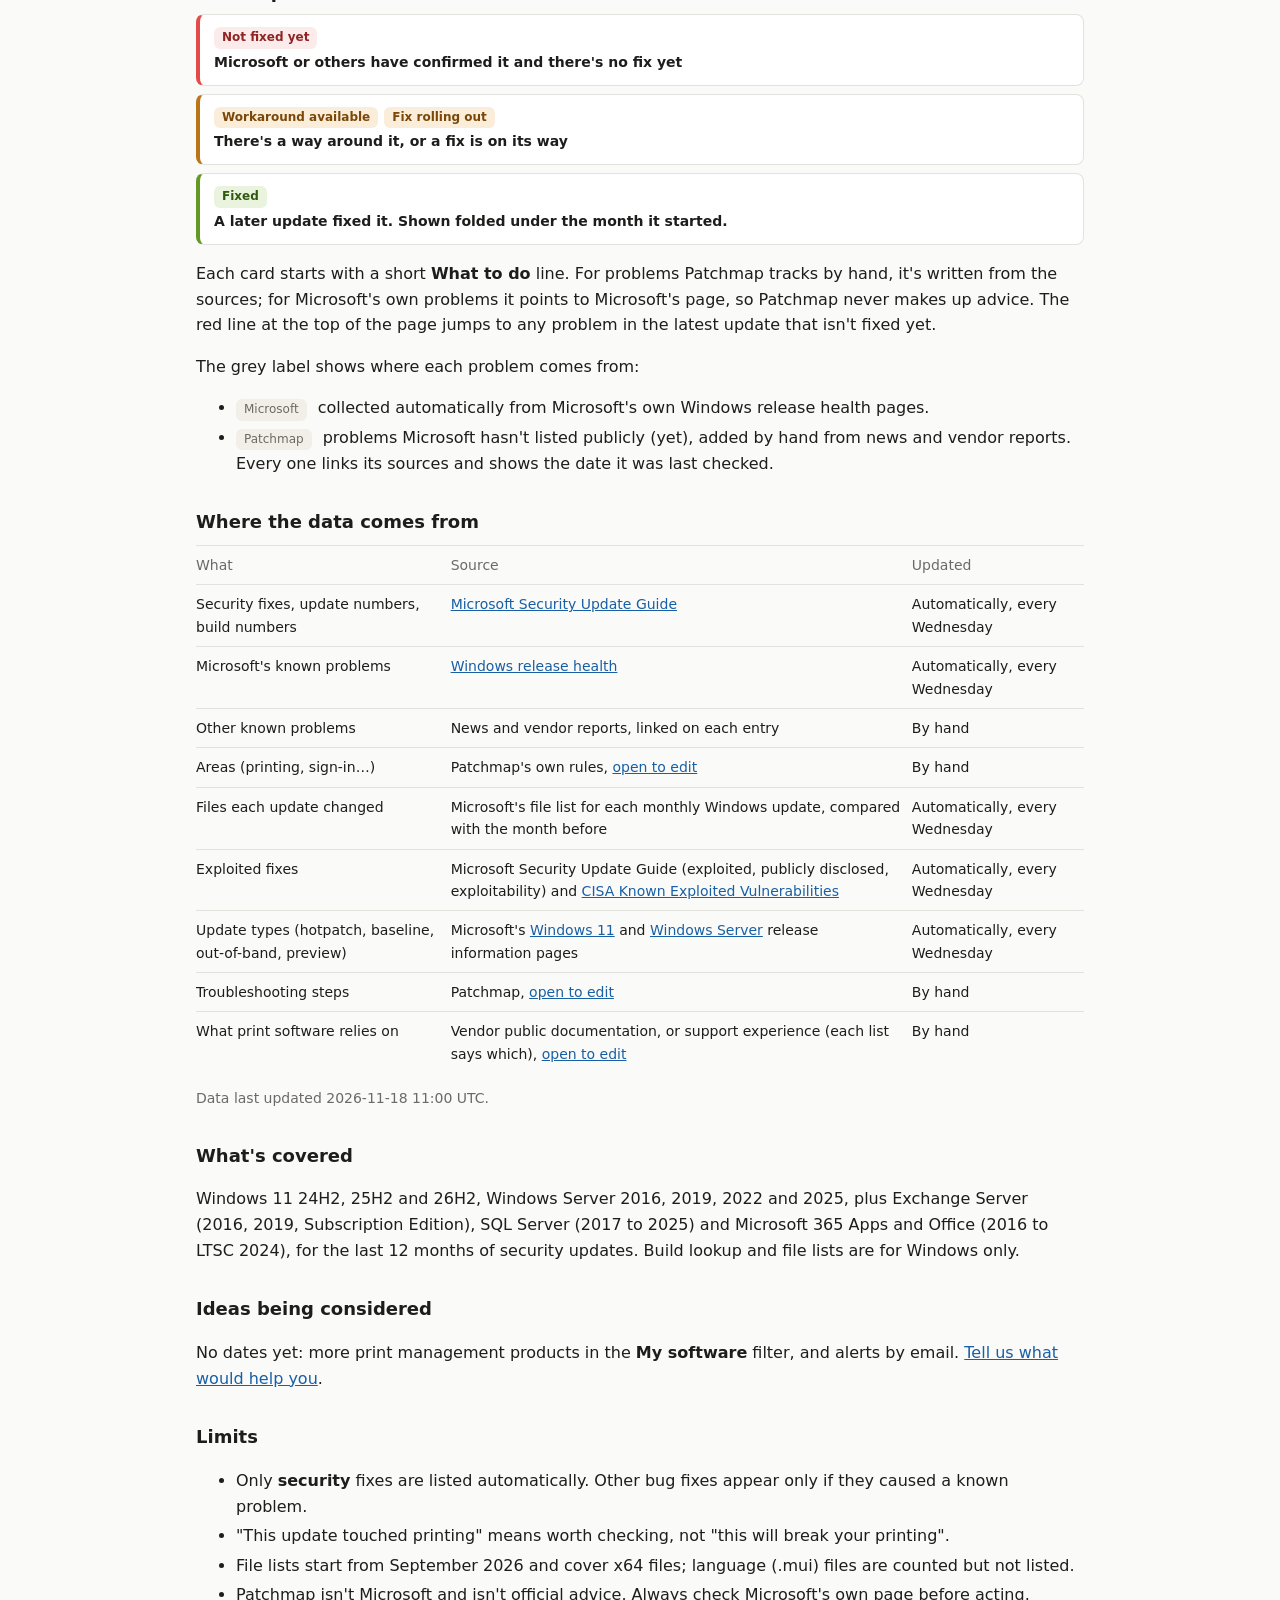
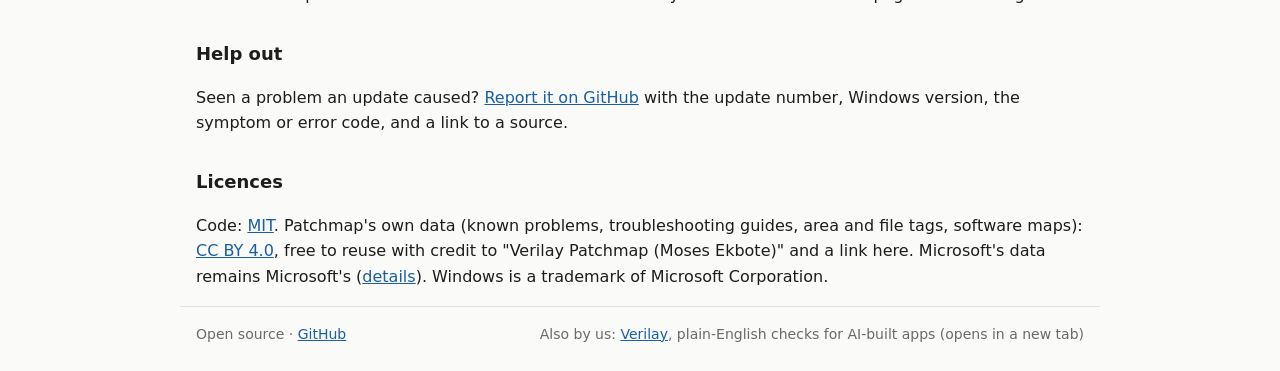
==== commit 886fbdfa: "Credit: copyright in Moses Ekbote's name; CC BY now covers troubleshooting guides, file tags and sof" ====
--- a/about.html
+++ b/about.html
@@ -146,7 +146,7 @@
   <p>Seen a problem an update caused? <a href="https://github.com/ekbm/patchmap/issues/new">Report it on GitHub</a> with the update number, Windows version, the symptom or error code, and a link to a source.</p>
 
   <h2>Licences</h2>
-  <p>Code: <a href="https://github.com/ekbm/patchmap/blob/main/LICENSE">MIT</a>. Patchmap's own data: <a href="https://creativecommons.org/licenses/by/4.0/">CC BY 4.0</a>. Microsoft's data remains Microsoft's (<a href="https://github.com/ekbm/patchmap/blob/main/LICENSE-DATA.md">details</a>). Windows is a trademark of Microsoft Corporation.</p>
+  <p>Code: <a href="https://github.com/ekbm/patchmap/blob/main/LICENSE">MIT</a>. Patchmap's own data (known problems, troubleshooting guides, area and file tags, software maps): <a href="https://creativecommons.org/licenses/by/4.0/">CC BY 4.0</a>, free to reuse with credit to "Verilay Patchmap (Moses Ekbote)" and a link here. Microsoft's data remains Microsoft's (<a href="https://github.com/ekbm/patchmap/blob/main/LICENSE-DATA.md">details</a>). Windows is a trademark of Microsoft Corporation.</p>
 </main>
 
 <footer class="wrap foot">
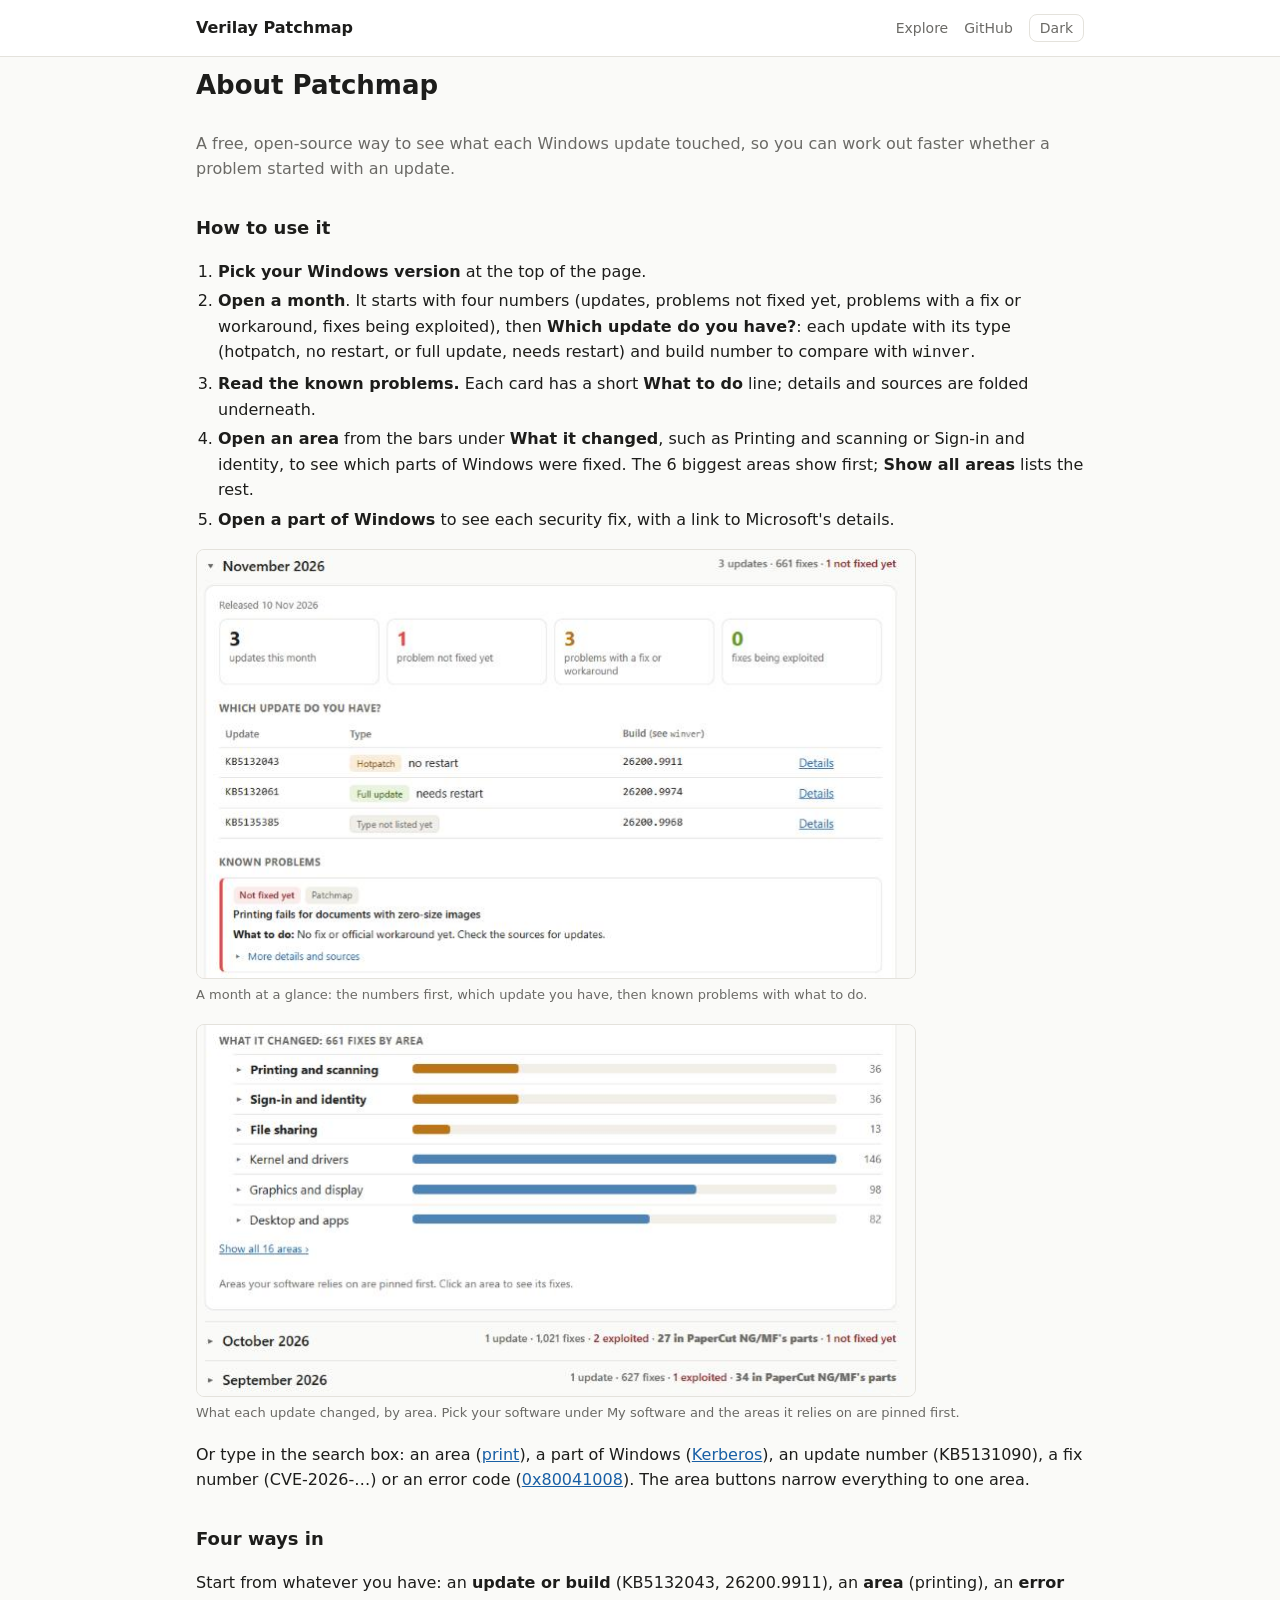
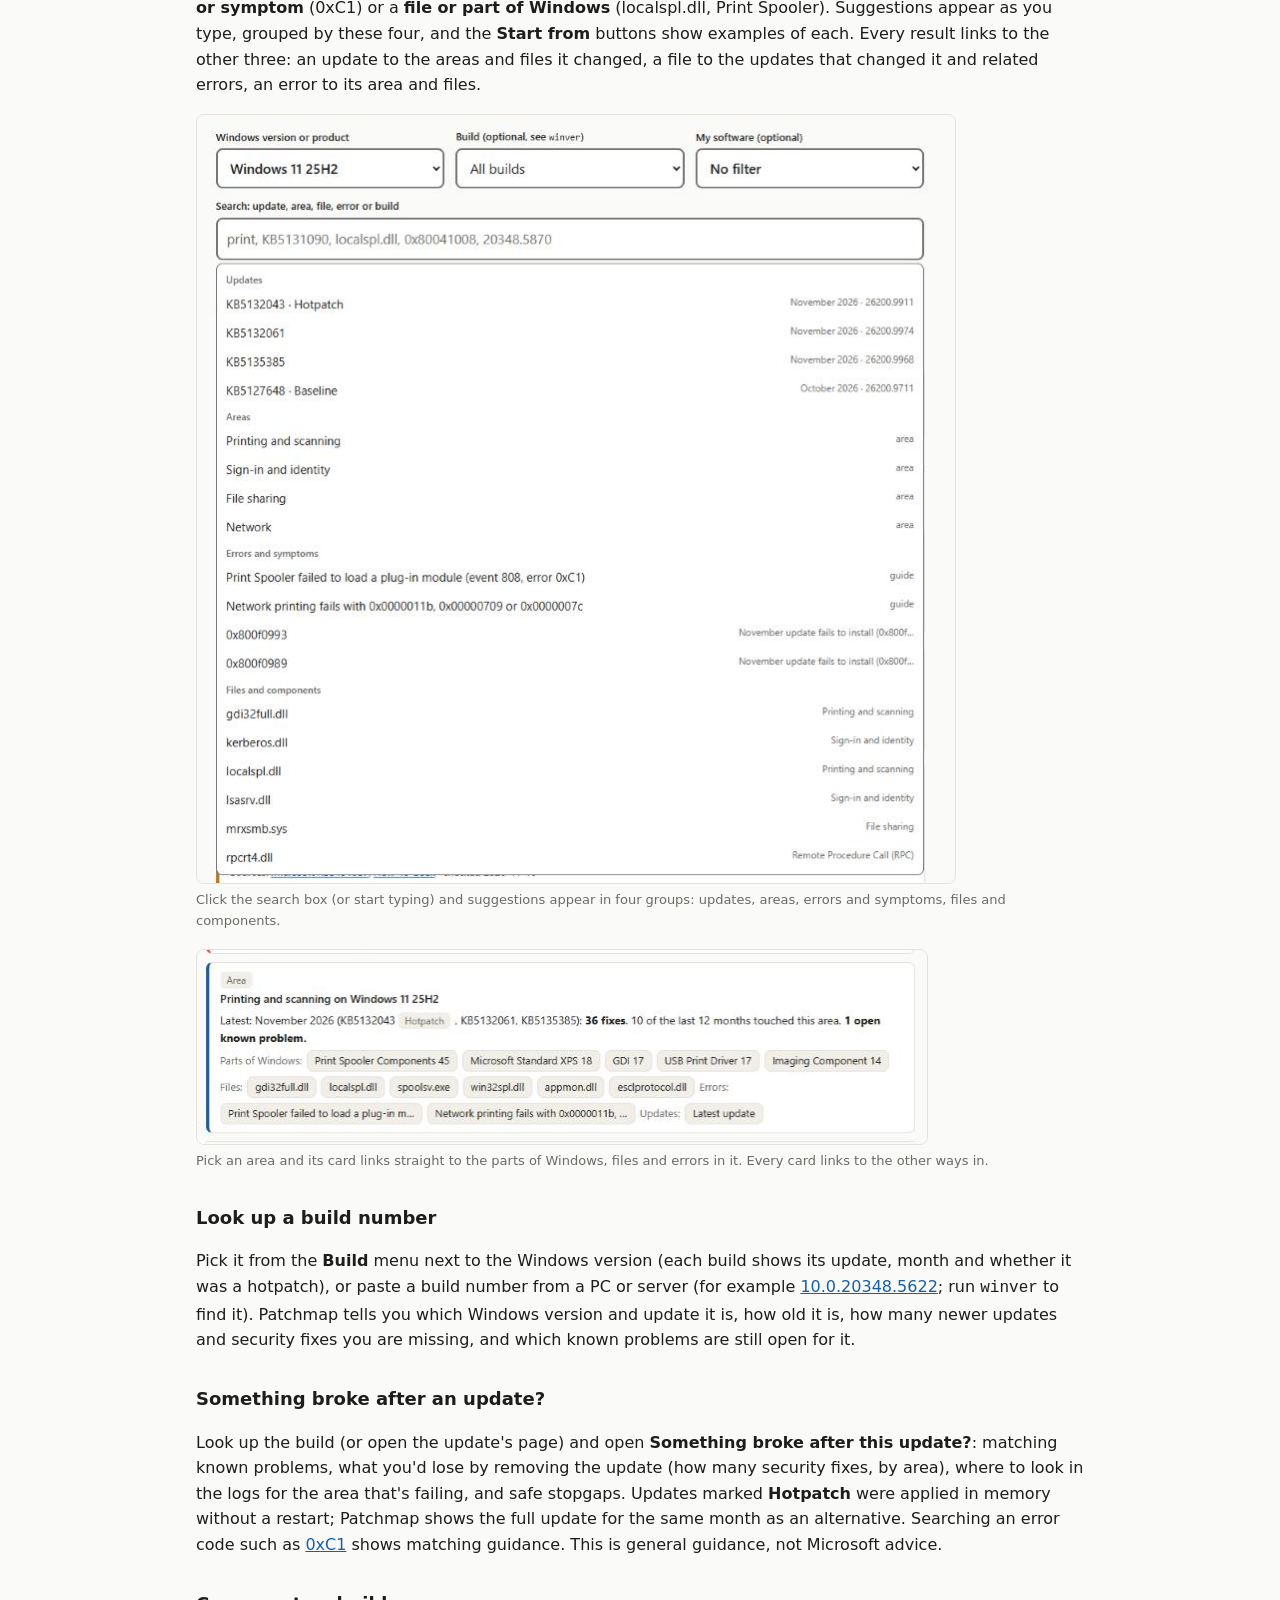
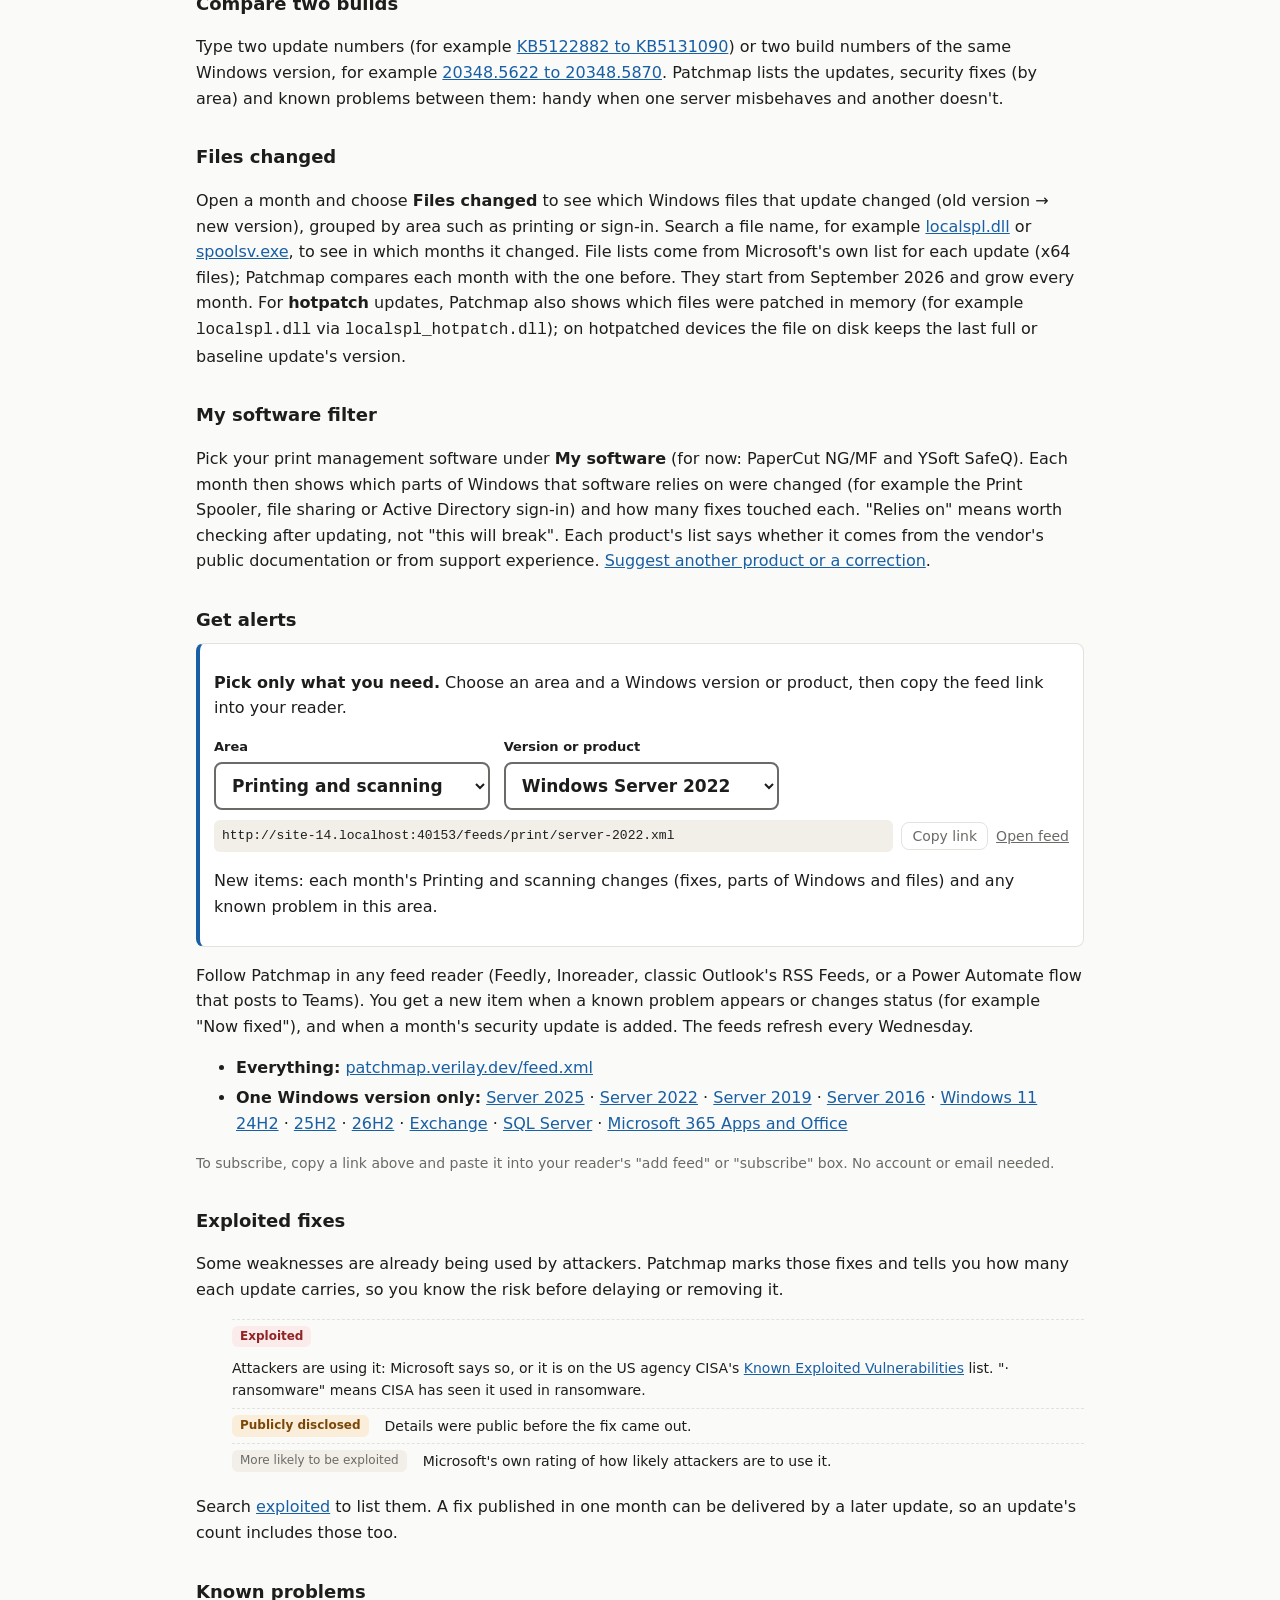
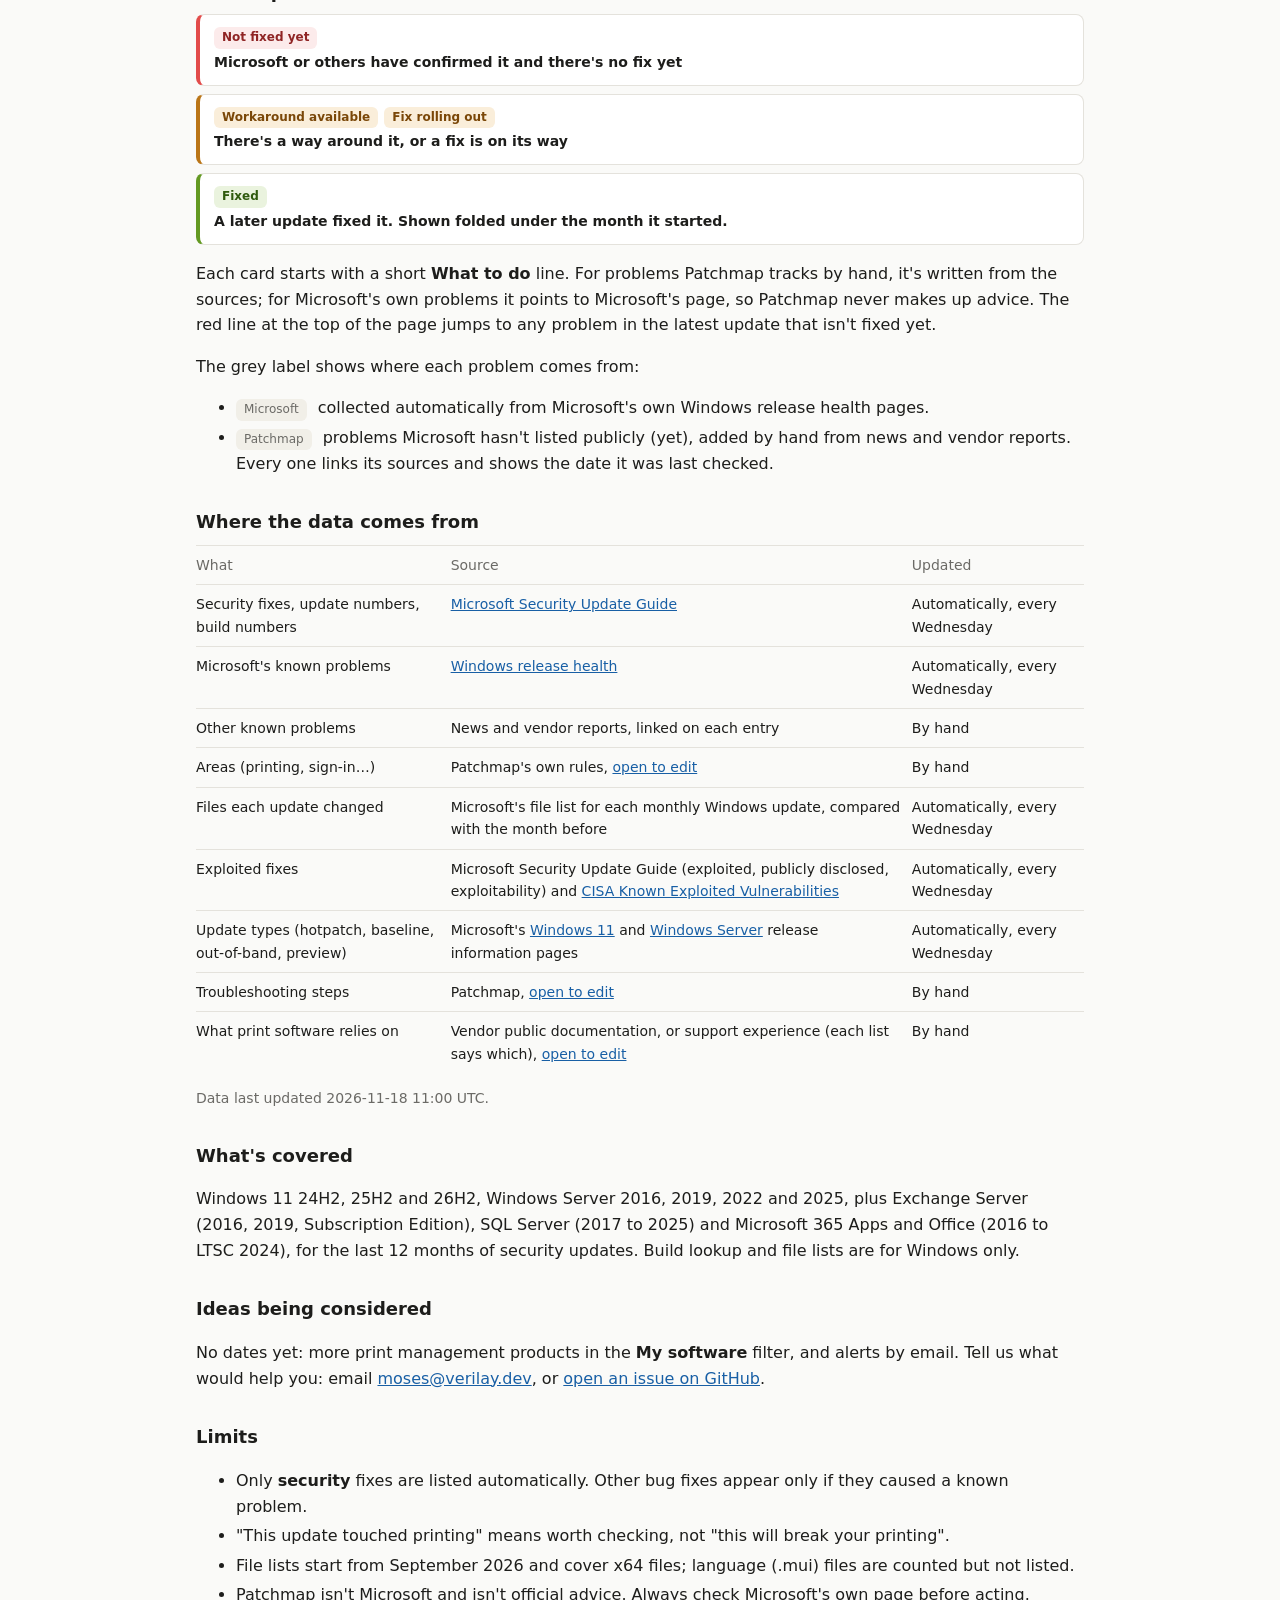
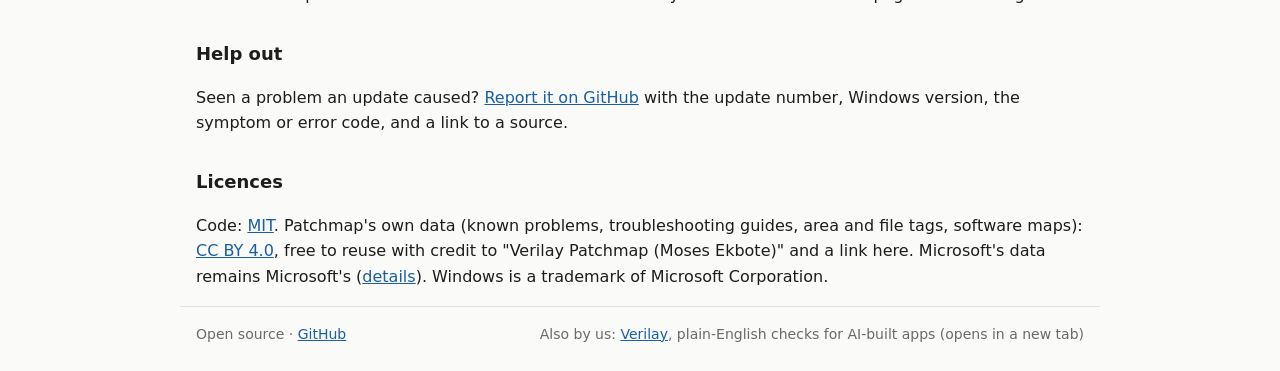
==== commit d82ee76f: "About: feedback by email (moses@verilay.dev) as well as GitHub Co-Authored-By: Claude Opus 5.5 <nore" ====
--- a/about.html
+++ b/about.html
@@ -132,7 +132,7 @@
   <p>Windows 11 24H2, 25H2 and 26H2, Windows Server 2016, 2019, 2022 and 2025, plus Exchange Server (2016, 2019, Subscription Edition), SQL Server (2017 to 2025) and Microsoft 365 Apps and Office (2016 to LTSC 2024), for the last 12 months of security updates. Build lookup and file lists are for Windows only.</p>
 
   <h2>Ideas being considered</h2>
-  <p>No dates yet: more print management products in the <b>My software</b> filter, and alerts by email. <a href="https://github.com/ekbm/patchmap/issues/new">Tell us what would help you</a>.</p>
+  <p>No dates yet: more print management products in the <b>My software</b> filter, and alerts by email. Tell us what would help you: email <a href="mailto:moses@verilay.dev?subject=Patchmap%20feedback">moses@verilay.dev</a>, or <a href="https://github.com/ekbm/patchmap/issues/new">open an issue on GitHub</a>.</p>
 
   <h2>Limits</h2>
   <ul>
--- a/style.css
+++ b/style.css
@@ -138,8 +138,9 @@
 .page h1 { font-size: 26px; margin: 8px 0 4px; }
 .crumbs { margin: 20px 0 0; }
 .tablewrap { overflow-x: auto; }
-.browse { margin: 24px 0 0; font-size: 14px; color: var(--muted); }
-.browse a { margin-right: 10px; white-space: nowrap; }
+/* flex + wrap: the links sit side by side with no spaces between them, so they could never wrap on their own */
+.browse { margin: 24px 0 0; font-size: 14px; color: var(--muted); display: flex; flex-wrap: wrap; gap: 4px 10px; }
+.browse a { white-space: nowrap; }
 .page h2 { font-size: 18px; margin: 32px 0 8px; }
 .page li { margin: 4px 0; }
 .steps { padding-left: 22px; }
@@ -183,6 +184,29 @@
 .bars summary .r { text-align: right; }
 .linkbtn { background: none; border: 0; padding: 8px 0; font: inherit; font-size: 14px; color: var(--accent); cursor: pointer; text-decoration: underline; }
 .chip.more { color: var(--accent); }
+/* "Thinking of removing this update?" on update pages */
+#remove { scroll-margin-top: 16px; }
+.safer { background: var(--ok-bg); color: var(--ok); border-radius: 8px; padding: 10px 14px; margin: 12px 0; }
+.safer ul { margin: 6px 0 0; padding-left: 20px; }
+.safer li { margin: 4px 0; }
+.safer a { color: inherit; text-decoration: underline; }
+.safer .muted { color: inherit; opacity: .8; }
+.issue .cost { display: inline-block; margin-top: 4px; font-size: 14px; color: var(--accent); }
+/* "Fixes being exploited": one line each, "What this means" opens on click */
+details.xf { border: 1px solid var(--line); border-left: 4px solid var(--stripe-red); border-radius: 8px; padding: 10px 14px; margin: 8px 0; background: var(--card); }
+details.xf > summary { display: flex; flex-wrap: wrap; gap: 6px 10px; align-items: center; cursor: pointer; list-style: none; padding: 0; }
+details.xf > summary::-webkit-details-marker { display: none; }
+details.xf > summary::before { content: none; }
+details.xf .nm { font-weight: 600; }
+details.xf summary code { font-family: var(--mono); font-size: 13px; color: var(--muted); }
+details.xf .open { margin-left: auto; color: var(--accent); font-size: 14px; }
+details.xf[open] .open { visibility: hidden; }
+details.xf .xbody { margin-top: 10px; padding-top: 10px; border-top: 1px solid var(--line); }
+details.xf .means { margin: 8px 0; }
+details.xf .facts { display: flex; flex-wrap: wrap; gap: 4px 16px; font-size: 13px; color: var(--muted); }
+details.xf .facts b { color: var(--text); }
+details.xf .urgent { color: var(--stripe-red); font-weight: 600; }
+details.xf .xbody .is { font-size: 13px; color: var(--muted); margin: 8px 0 0; }
 @media (max-width: 640px) {
   .tiles { grid-template-columns: 1fr 1fr; }
   .bars details.area > summary { grid-template-columns: 1fr 70px 40px; }
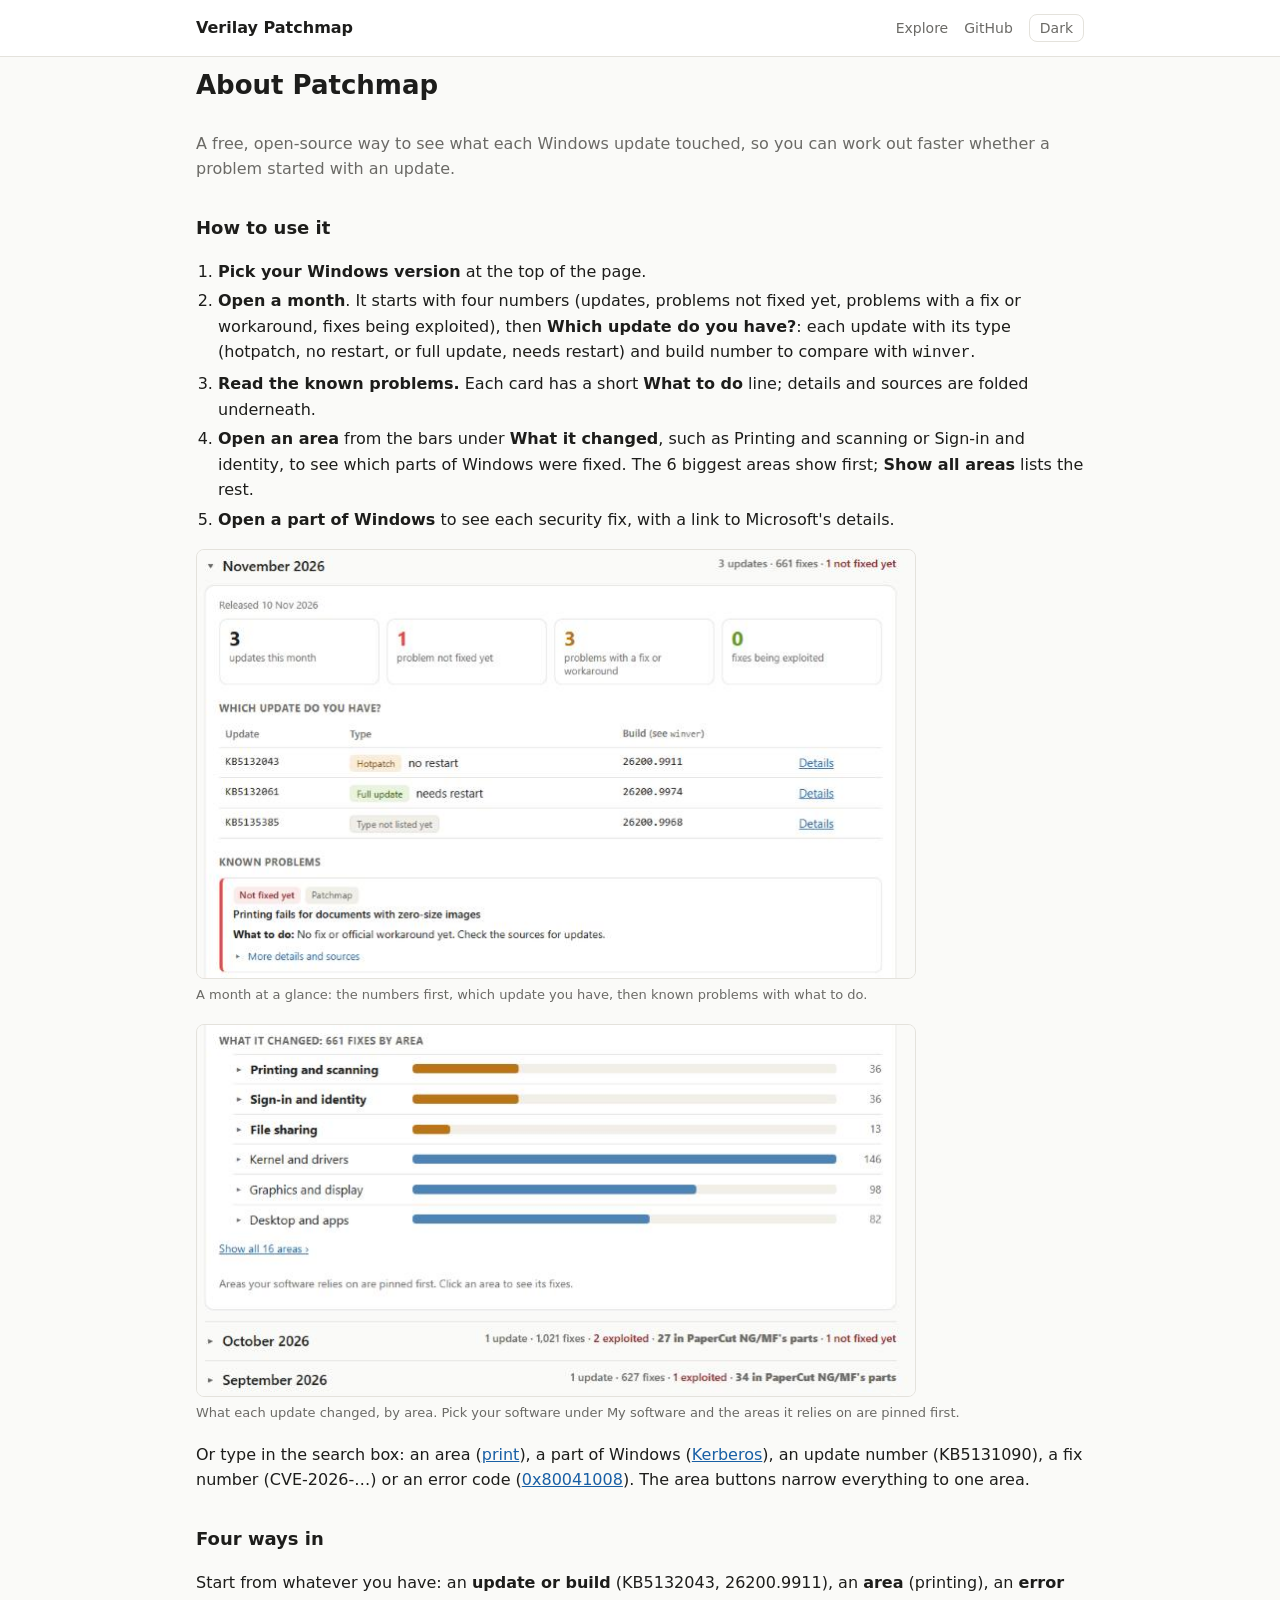
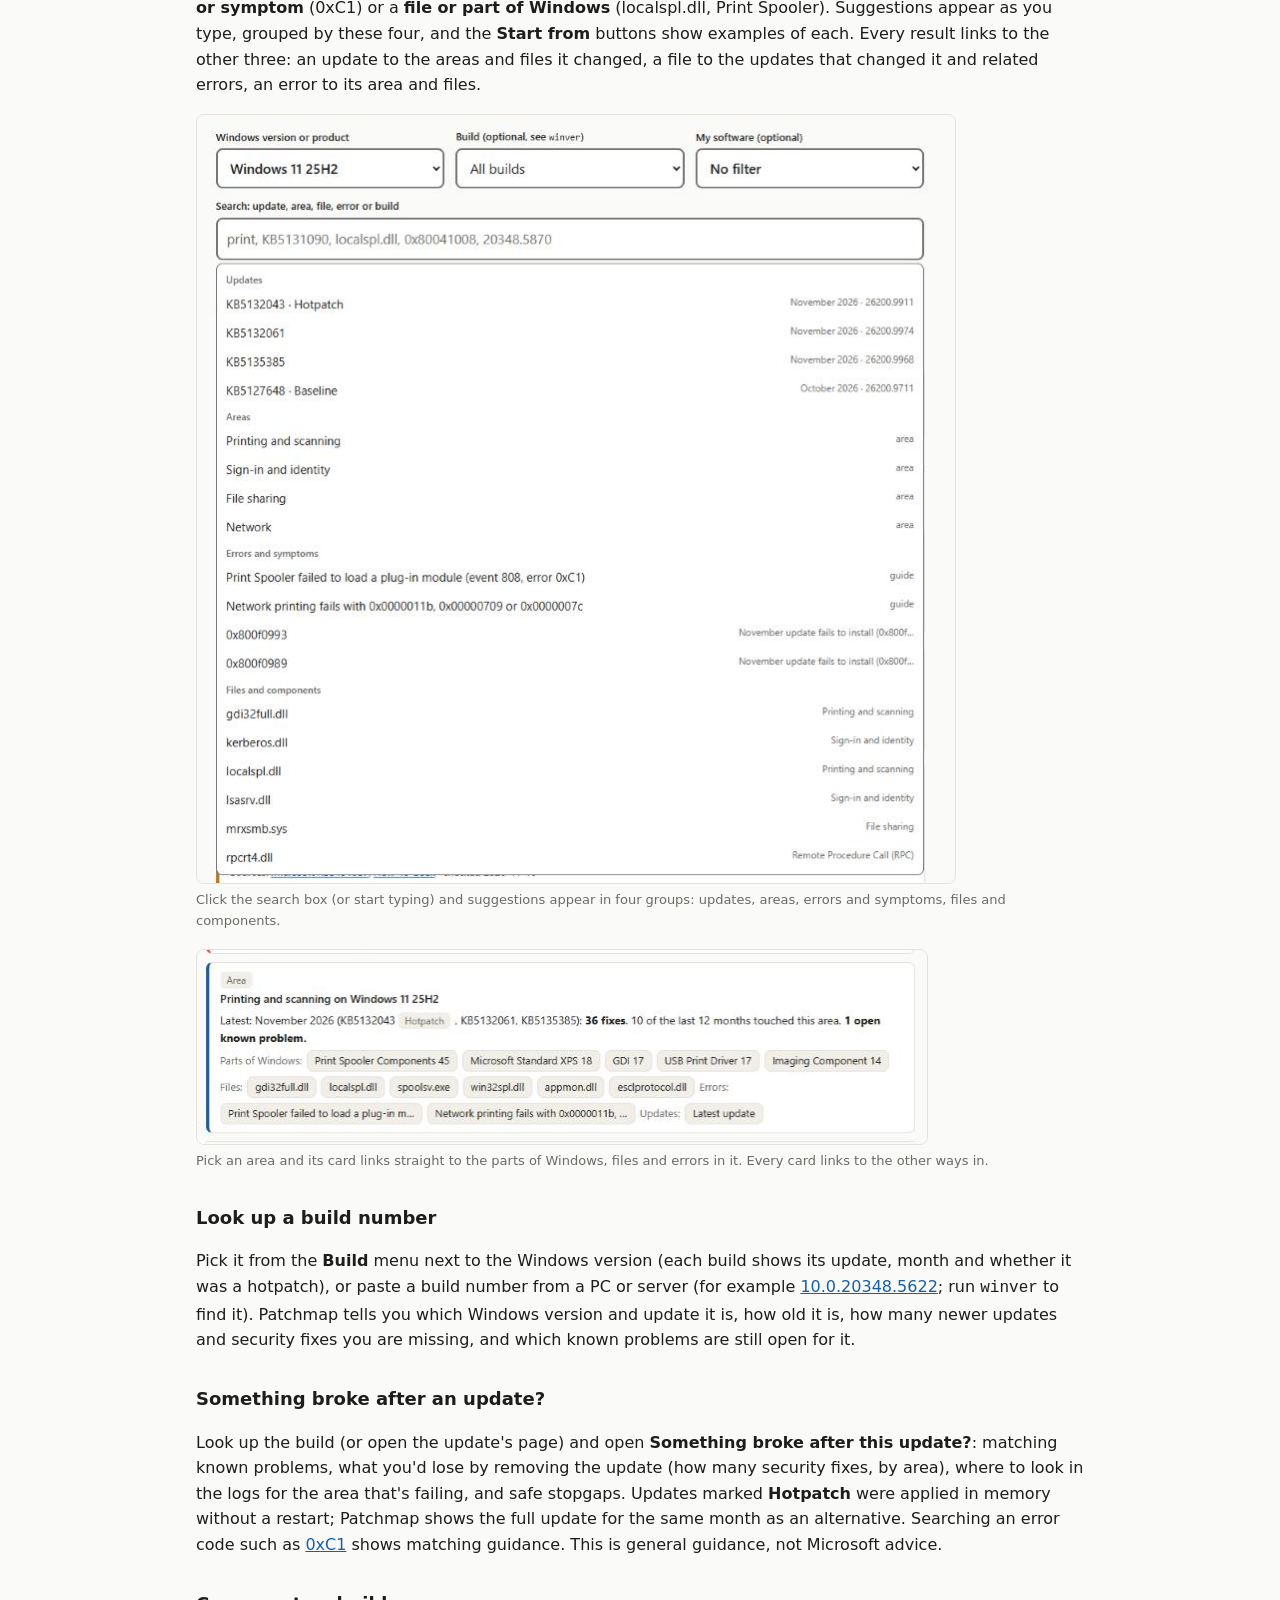
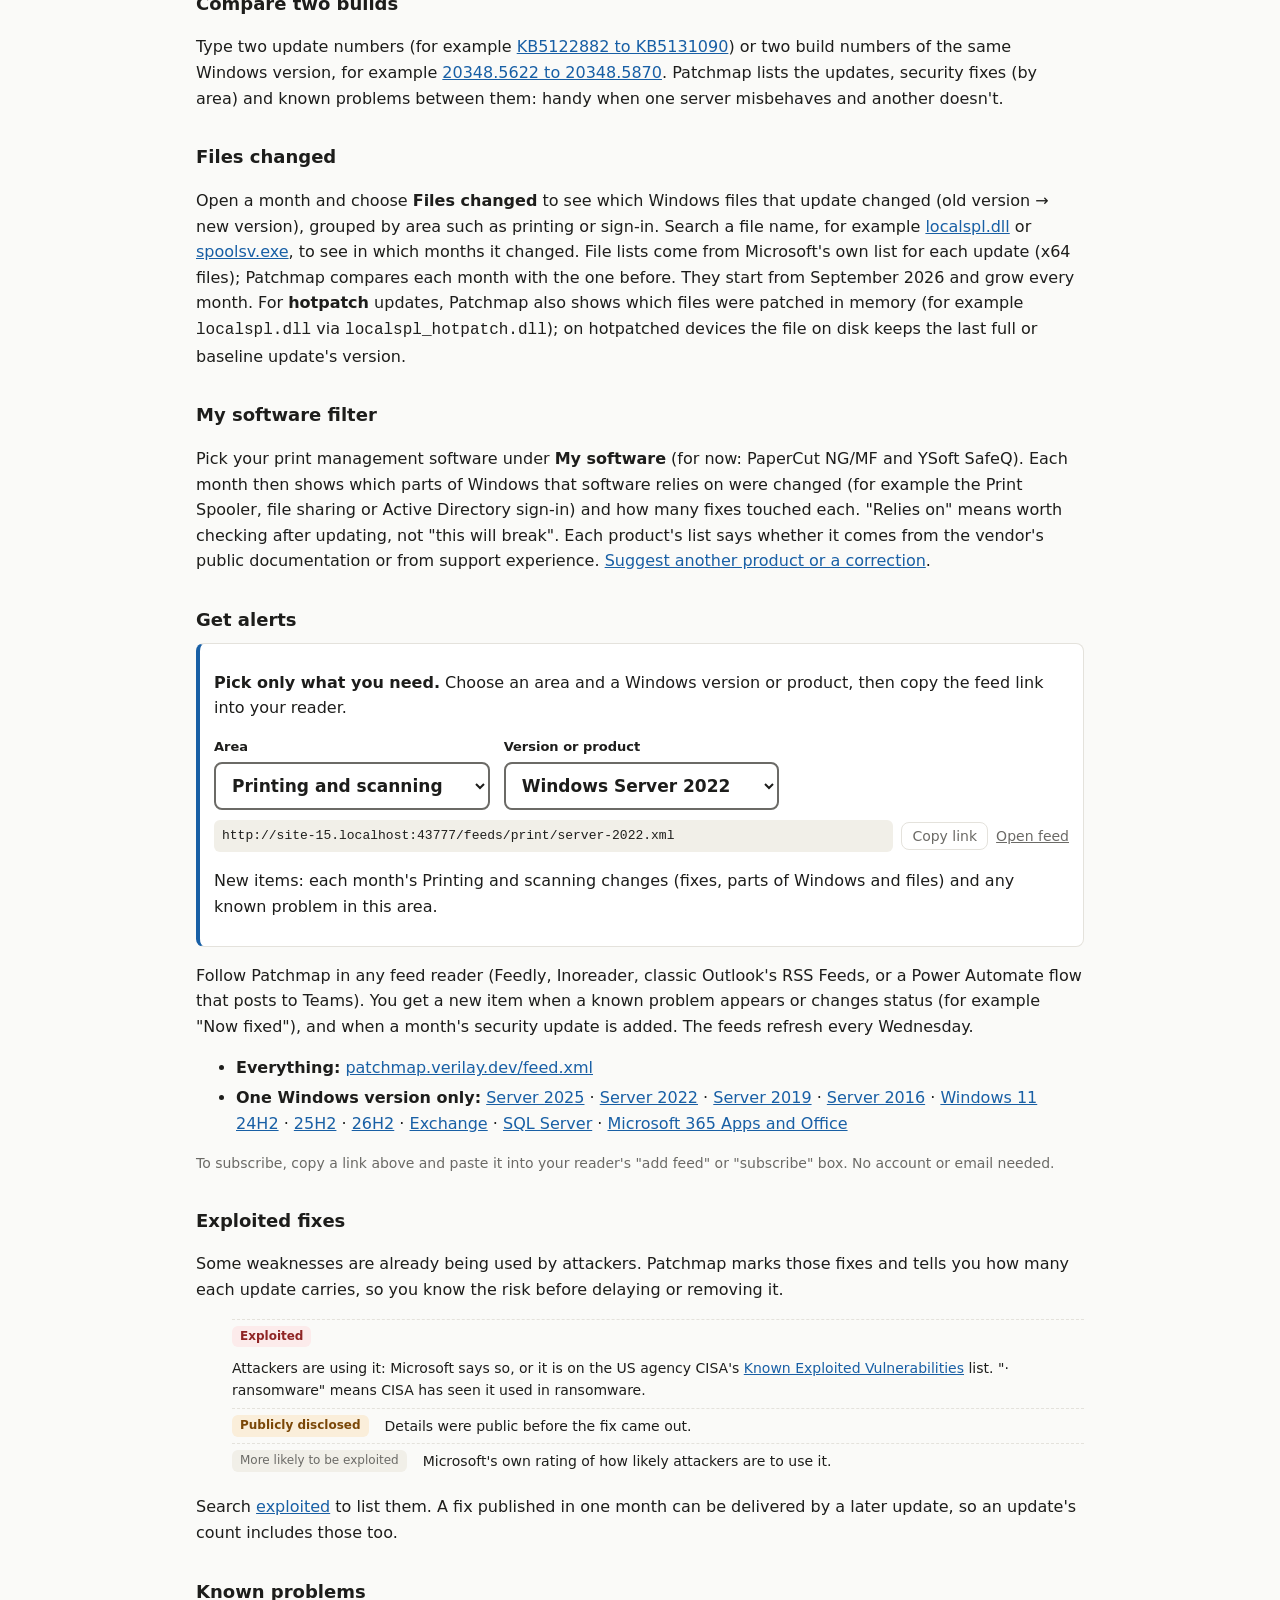
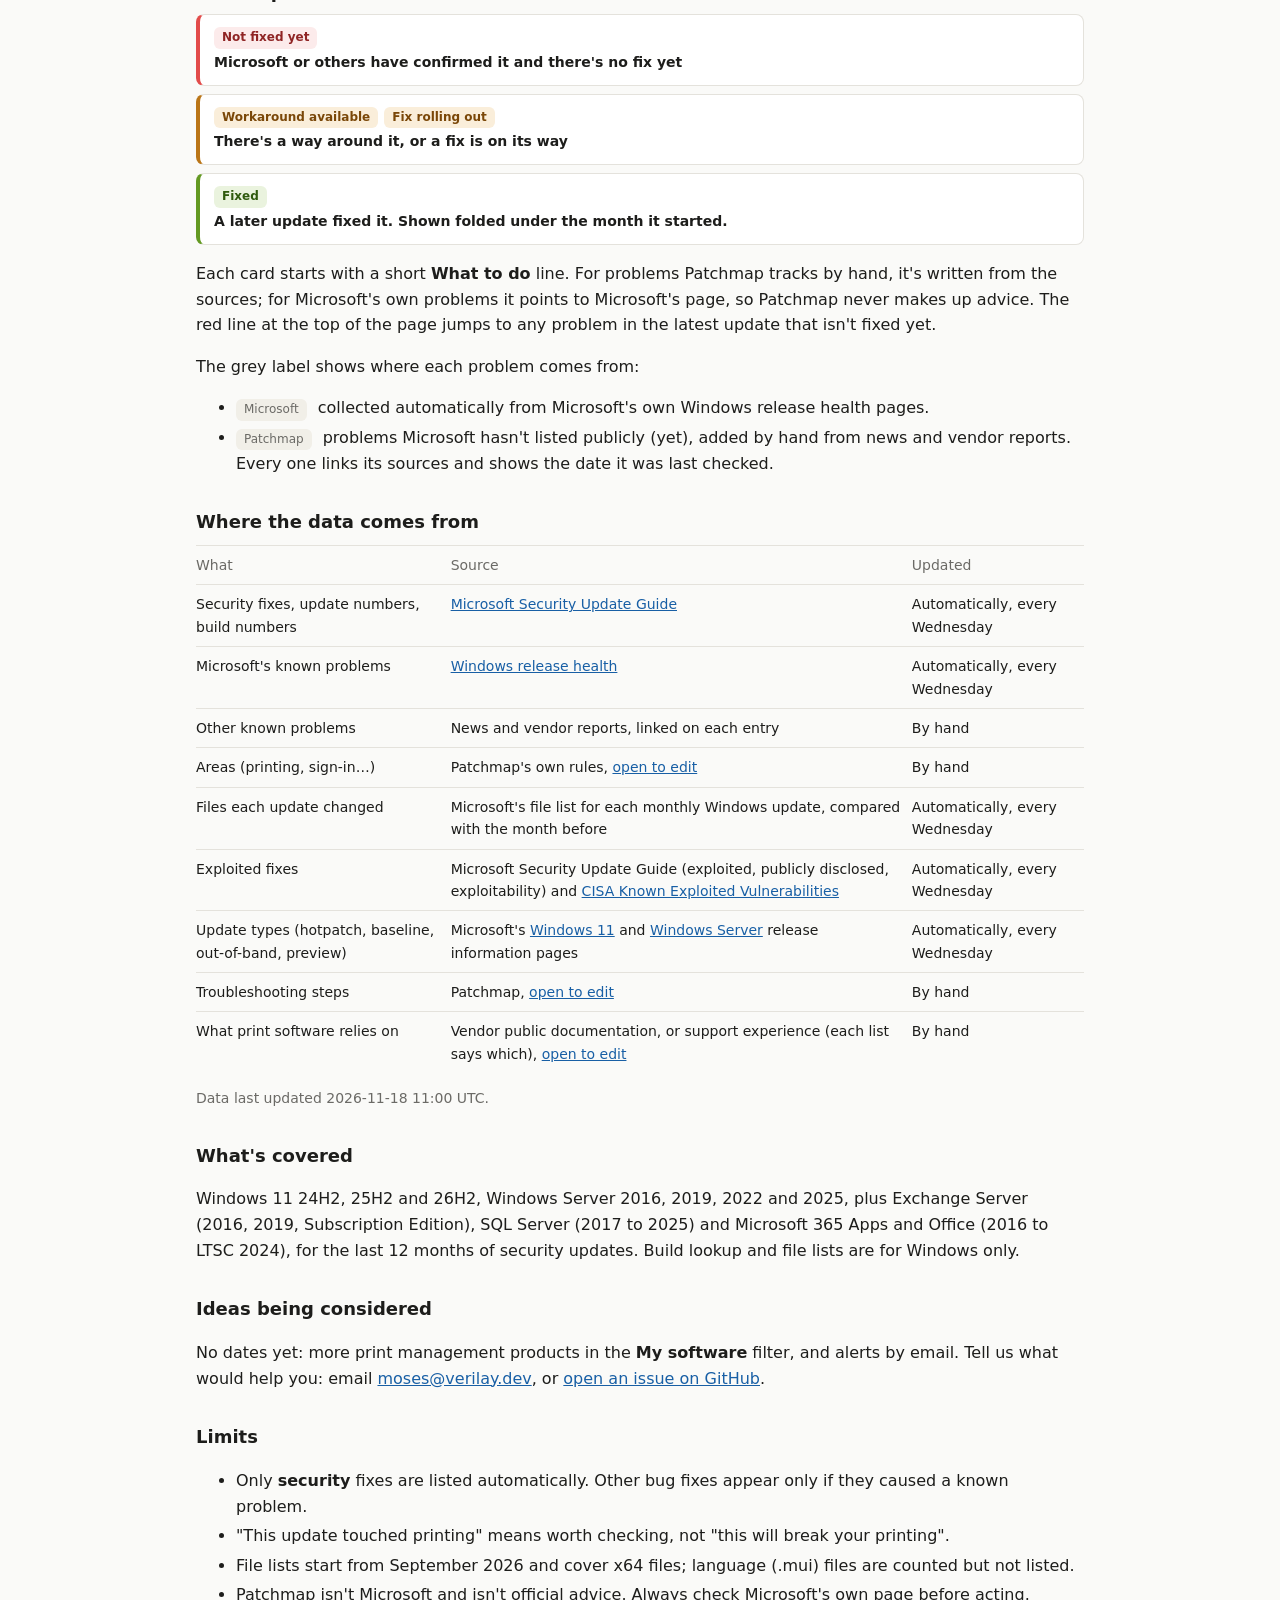
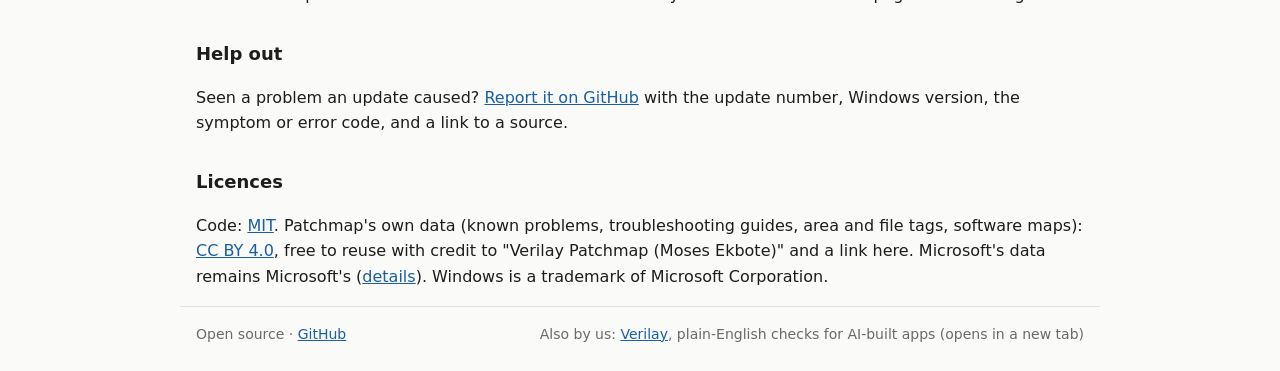
==== commit 4a4225cd: "Links to other sites (Microsoft, CISA, GitHub) open in a new tab on every page; Patchmap's own links" ====
--- a/about.html
+++ b/about.html
@@ -6,7 +6,10 @@
 <title>About · Verilay Patchmap</title>
 <meta name="description" content="What Verilay Patchmap is, how to use it, where its data comes from, and its limits.">
 <link rel="stylesheet" href="style.css">
-<script>try { if (localStorage.getItem("pm-theme") === "dark") document.documentElement.dataset.theme = "dark"; } catch (e) {}</script>
+<script>try { if (localStorage.getItem("pm-theme") === "dark") document.documentElement.dataset.theme = "dark"; } catch (e) {}
+// Links to other sites (Microsoft, CISA, GitHub) open in a new tab, so Patchmap stays open
+document.addEventListener("click", (ev) => { const a = ev.target.closest && ev.target.closest("a[href]");
+  if (a && /^https?:$/.test(a.protocol) && a.host !== location.host) { a.target = "_blank"; a.rel = "noopener"; } });</script>
 </head>
 <body>
 <header class="top">
